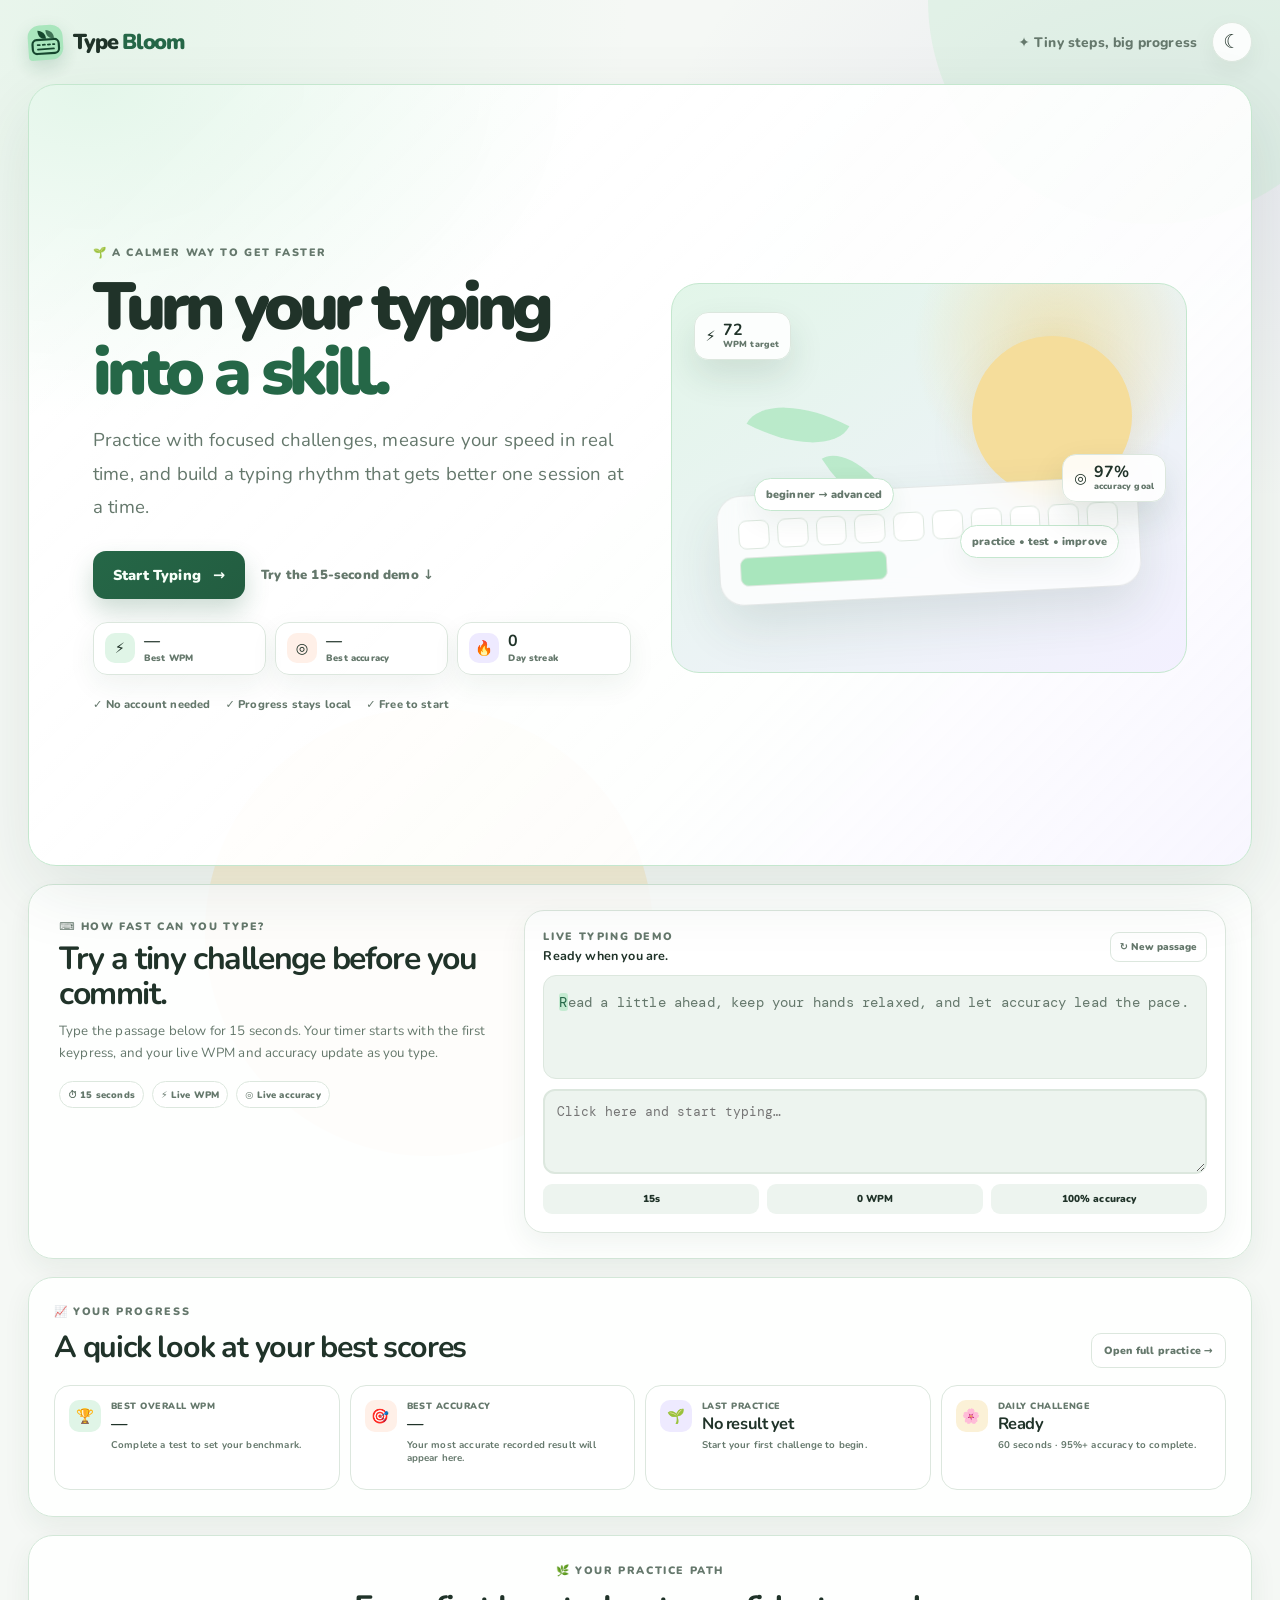
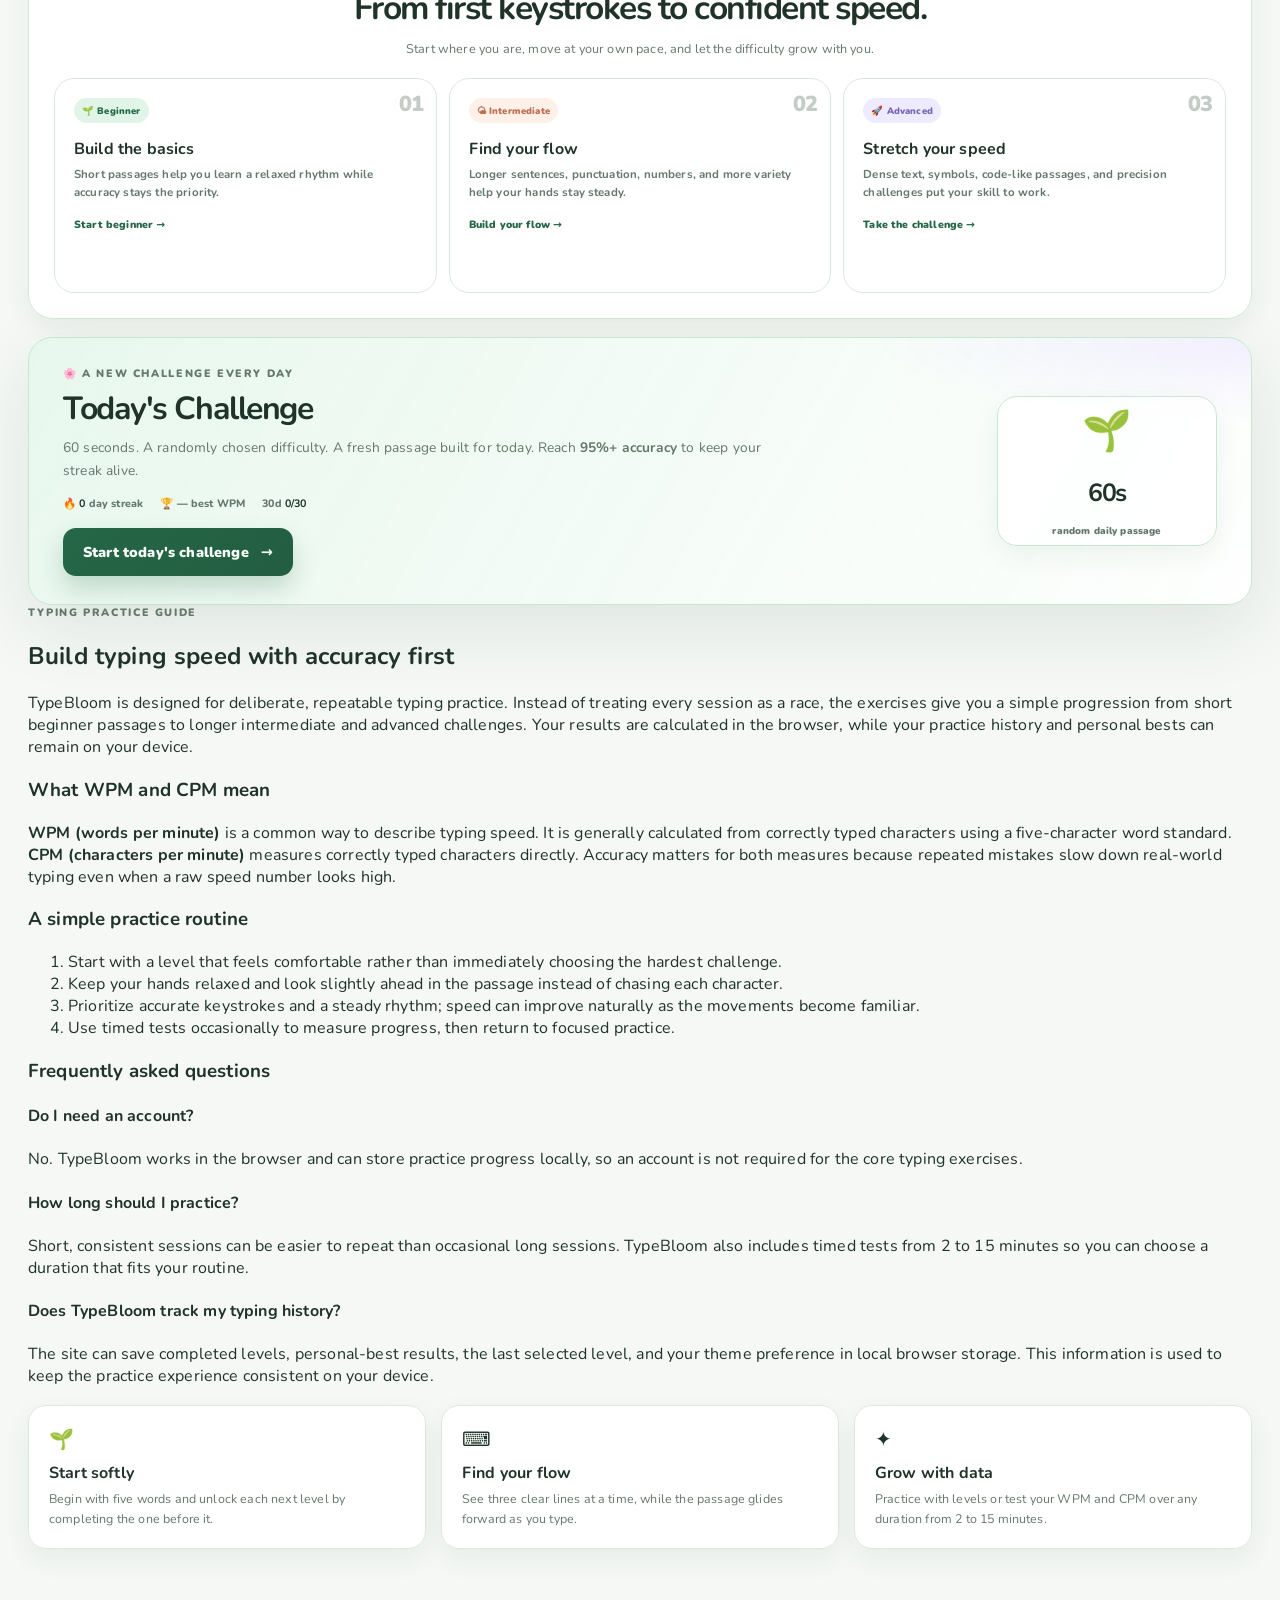
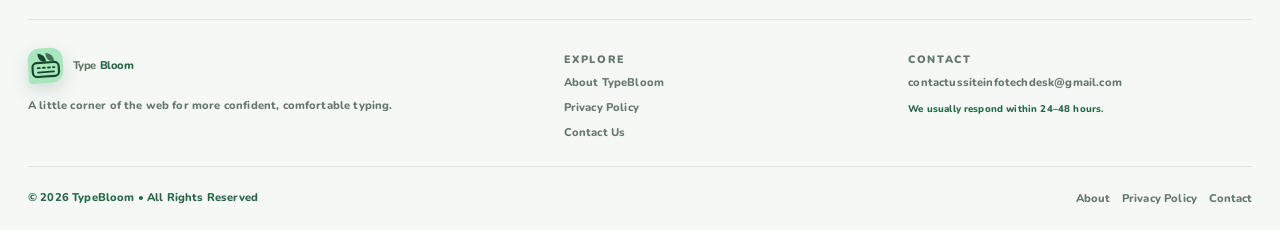
==== index.html @ 1c523f0b "Fix homepage theme toggle firing twice" ====
<!doctype html>
<html lang="en">
  <head>
    <meta charset="UTF-8" />
    <meta name="viewport" content="width=device-width, initial-scale=1.0" />
    <meta name="description" content="Practice typing for free with live WPM and accuracy, progressive levels, daily challenges, timed tests, and local progress tracking with TypeBloom." />
    <meta name="google-adsense-account" content="ca-pub-3756147512527882" />
    <title>Free Typing Test & Practice – Improve WPM | TypeBloom</title>
    <link rel="preconnect" href="https://fonts.googleapis.com" />
    <link rel="preconnect" href="https://fonts.gstatic.com" crossorigin />
    <link href="https://fonts.googleapis.com/css2?family=DM+Mono:wght@400;500&family=Nunito:wght@500;600;700;800;900&display=swap" rel="stylesheet" />
    <link rel="icon" type="image/svg+xml" href="logo.svg" />
    <link rel="apple-touch-icon" href="logo.svg" />
    <link rel="stylesheet" href="styles.css" />
    <link rel="canonical" href="https://typebloom-deg.pages.dev/" />
    <meta property="og:title" content="Free Typing Test & Practice – Improve WPM | TypeBloom" />
    <meta property="og:description" content="Practice typing for free with live WPM and accuracy, progressive levels, daily challenges, timed tests, and local progress tracking with TypeBloom." />
    <meta property="og:url" content="https://typebloom-deg.pages.dev/" />
    <meta property="og:type" content="website" />
    <meta property="og:site_name" content="TypeBloom" />
    <meta name="twitter:card" content="summary" />
    <meta name="twitter:title" content="Free Typing Test & Practice – Improve WPM | TypeBloom" />
    <meta name="twitter:description" content="Practice typing for free with live WPM and accuracy, progressive levels, daily challenges, timed tests, and local progress tracking with TypeBloom." />
    <script type="application/ld+json">
{
  "@context": "https://schema.org",
  "@graph": [
    {
      "@type": "Organization",
      "@id": "https://typebloom-deg.pages.dev/#organization",
      "name": "TypeBloom",
      "url": "https://typebloom-deg.pages.dev/",
      "logo": {
        "@type": "ImageObject",
        "url": "https://typebloom-deg.pages.dev/logo.svg"
      },
      "contactPoint": {
        "@type": "ContactPoint",
        "contactType": "customer support",
        "email": "contactussiteinfotechdesk@gmail.com"
      }
    },
    {
      "@type": "WebSite",
      "@id": "https://typebloom-deg.pages.dev/#website",
      "url": "https://typebloom-deg.pages.dev/",
      "name": "TypeBloom",
      "description": "A friendly typing practice website with progressive levels, timed tests, daily challenges, and progress tracking.",
      "inLanguage": "en",
      "publisher": {
        "@id": "https://typebloom-deg.pages.dev/#organization"
      }
    },
    {
      "@type": "WebApplication",
      "@id": "https://typebloom-deg.pages.dev/#webapplication",
      "name": "TypeBloom Typing Practice",
      "url": "https://typebloom-deg.pages.dev/typing.html",
      "description": "A browser-based typing practice tool with beginner, intermediate, and advanced levels, timed WPM and CPM tests, daily challenges, and local progress tracking.",
      "applicationCategory": "EducationalApplication",
      "operatingSystem": "Web",
      "browserRequirements": "Requires a modern web browser with JavaScript enabled.",
      "isAccessibleForFree": true,
      "offers": {
        "@type": "Offer",
        "price": "0",
        "priceCurrency": "USD"
      },
      "publisher": {
        "@id": "https://typebloom-deg.pages.dev/#organization"
      }
    }
  ]
}
    </script>

<script async src="https://pagead2.googlesyndication.com/pagead/js/adsbygoogle.js?client=ca-pub-3756147512527882"
     crossorigin="anonymous"></script>
  
  </head>
  <body id="top" class="landing-only">
    <div class="glow glow-a"></div>
    <div class="glow glow-b"></div>
    <header class="topbar">
      <a class="brand" href="/" id="brandHome" aria-label="TypeBloom home">
        <span class="brand-mark" aria-hidden="true"><svg viewBox="0 0 48 48" role="img"><path d="M14 7c7 1 11 5 11 12-7 0-11-4-11-12Z" fill="currentColor"/><path d="M25 7c7 1 11 5 11 12-7 0-11-4-11-12Z" fill="currentColor" opacity=".72"/><rect x="6" y="20" width="36" height="19" rx="6" fill="none" stroke="currentColor" stroke-width="3"/><path d="M13 27h3m4 0h3m4 0h3m4 0h2M13 33h22" stroke="currentColor" stroke-width="2.4" stroke-linecap="round"/></svg></span>
        Type<span>Bloom</span>
      </a>
      <div class="top-actions">
        <p>✦ Tiny steps, big progress</p>
        
        <button id="themeToggle" class="theme-toggle" type="button" aria-label="Switch to dark theme"><span id="themeIcon">☾</span></button>
      </div>
    </header>
    <section id="landingPage" class="landing-page" aria-labelledby="landingTitle">

      <div class="landing-hero">
        <div class="landing-copy">
          <p class="eyebrow">🌱 A calmer way to get faster</p>
          <h1 id="landingTitle">Turn your typing<br /><em>into a skill.</em></h1>
          <p class="landing-lede">Practice with focused challenges, measure your speed in real time, and build a typing rhythm that gets better one session at a time.</p>

          <div class="landing-actions">
            <a id="beginButton" class="begin-button" href="/typing">Start Typing <span aria-hidden="true">→</span></a>
            <a class="learn-link demo-jump-link" href="#speedDemo">Try the 15-second demo <span aria-hidden="true">↓</span></a>
          </div>

          <div class="hero-stats" aria-label="Your TypeBloom snapshot">
            <article class="hero-stat">
              <span>⚡</span>
              <div><strong id="homeWpm">—</strong><small>Best WPM</small></div>
            </article>
            <article class="hero-stat">
              <span>◎</span>
              <div><strong id="homeAccuracy">—</strong><small>Best accuracy</small></div>
            </article>
            <article class="hero-stat">
              <span>🔥</span>
              <div><strong id="homeStreak">0</strong><small>Day streak</small></div>
            </article>
          </div>

          <div class="trust-row"><span>✓ No account needed</span><span>✓ Progress stays local</span><span>✓ Free to start</span></div>
        </div>

        <div class="hero-garden">
          <div class="sun-disc"></div><div class="leaf leaf-one"></div><div class="leaf leaf-two"></div>
          <div class="hero-floating-card card-speed"><span>⚡</span><b id="heroLiveWpm">72</b><small>WPM target</small></div>
          <div class="hero-floating-card card-accuracy"><span>◎</span><b>97%</b><small>accuracy goal</small></div>
          <div class="hero-keyboard"><span></span><span></span><span></span><span></span><span></span><span></span><span></span><span></span><span></span><span></span><b></b></div>
          <div class="hero-note note-one">beginner → advanced</div><div class="hero-note note-two">practice • test • improve</div>
        </div>
      </div>

      <section id="speedDemo" class="speed-demo-section" aria-labelledby="speedDemoTitle">
        <div class="speed-demo-intro">
          <p class="eyebrow">⌨ How fast can you type?</p>
          <h2 id="speedDemoTitle">Try a tiny challenge before you commit.</h2>
          <p>Type the passage below for 15 seconds. Your timer starts with the first keypress, and your live WPM and accuracy update as you type.</p>
          <div class="mini-feature-row">
            <span>⏱ 15 seconds</span><span>⚡ Live WPM</span><span>◎ Live accuracy</span>
          </div>
        </div>

        <div class="speed-demo-card">
          <div class="speed-demo-head">
            <div><p class="eyebrow">Live typing demo</p><strong id="demoStatus">Ready when you are.</strong></div>
            <button id="demoReset" class="demo-reset" type="button">↻ New passage</button>
          </div>
          <div class="demo-prompt" id="demoPrompt">Loading a fresh passage…</div>
          <label class="sr-only" for="demoInput">Type the demo passage</label>
          <textarea id="demoInput" rows="3" spellcheck="false" autocomplete="off" autocapitalize="off" placeholder="Click here and start typing…"></textarea>
          <div class="demo-bottom">
            <span id="demoTimer">15s</span>
            <span id="demoWpm">0 WPM</span>
            <span id="demoAccuracy">100% accuracy</span>
          </div>
        </div>
      </section>

      <section class="progress-snapshot" aria-labelledby="progressSnapshotTitle">
        <div class="snapshot-heading">
          <div>
            <p class="eyebrow">📈 Your progress</p>
            <h2 id="progressSnapshotTitle">A quick look at your best scores</h2>
          </div>
          <a class="outline-button" href="/typing">Open full practice →</a>
        </div>
        <div class="snapshot-grid">
          <article class="snapshot-card">
            <span class="snapshot-icon">🏆</span>
            <div><small>Best overall WPM</small><strong id="snapshotWpm">—</strong><p id="snapshotWpmMeta">Complete a test to set your benchmark.</p></div>
          </article>
          <article class="snapshot-card">
            <span class="snapshot-icon">🎯</span>
            <div><small>Best accuracy</small><strong id="snapshotAccuracy">—</strong><p id="snapshotAccuracyMeta">Your most accurate recorded result.</p></div>
          </article>
          <article class="snapshot-card">
            <span class="snapshot-icon">🌱</span>
            <div><small>Last practice</small><strong id="snapshotLast">Beginner · Level 1</strong><p id="snapshotLastMeta">Your current starting point.</p></div>
          </article>
          <article class="snapshot-card">
            <span class="snapshot-icon">🌸</span>
            <div><small>Daily challenge</small><strong id="snapshotDaily">Ready</strong><p id="snapshotDailyMeta">Come back tomorrow for a fresh passage.</p></div>
          </article>
        </div>
      </section>

      <section class="progression-section" aria-labelledby="progressionTitle">
        <div class="progression-heading">
          <p class="eyebrow">🌿 Your practice path</p>
          <h2 id="progressionTitle">From first keystrokes to confident speed.</h2>
          <p>Start where you are, move at your own pace, and let the difficulty grow with you.</p>
        </div>
        <div class="progression-grid">
          <article class="progression-card beginner-card">
            <div class="progression-number">01</div><span>🌱 Beginner</span>
            <h3>Build the basics</h3>
            <p>Short passages help you learn a relaxed rhythm while accuracy stays the priority.</p>
            <a href="/typing" class="progression-link">Start beginner →</a>
          </article>
          <article class="progression-card intermediate-card">
            <div class="progression-number">02</div><span>🌤 Intermediate</span>
            <h3>Find your flow</h3>
            <p>Longer sentences, punctuation, numbers, and more variety help your hands stay steady.</p>
            <a href="/typing" class="progression-link">Build your flow →</a>
          </article>
          <article class="progression-card advanced-card">
            <div class="progression-number">03</div><span>🚀 Advanced</span>
            <h3>Stretch your speed</h3>
            <p>Dense text, symbols, code-like passages, and precision challenges put your skill to work.</p>
            <a href="/typing" class="progression-link">Take the challenge →</a>
          </article>
        </div>
      </section>

      <section class="daily-home-card" aria-labelledby="dailyHomeHeading">
        <div class="daily-home-copy">
          <p class="eyebrow">🌸 A new challenge every day</p>
          <h2 id="dailyHomeHeading">Today's Challenge</h2>
          <p>60 seconds. A randomly chosen difficulty. A fresh passage built for today. Reach <strong>95%+ accuracy</strong> to keep your streak alive.</p>
          <div class="daily-home-meta"><span>🔥 <b id="homeDailyStreak">0</b> day streak</span><span>🏆 <b id="homeDailyBest">—</b> best WPM</span><span>30d <b id="homeDaily30">0/30</b></span></div>
          <a class="begin-button daily-home-button" href="typing.html?daily=1">Start today's challenge <span aria-hidden="true">→</span></a>
        </div>
        <div class="daily-home-art" aria-hidden="true"><span>🌱</span><b>60s</b><small>random daily passage</small></div>
      </section>

      <section class="publisher-content" aria-labelledby="typingGuideTitle">
        <div class="publisher-copy">
          <p class="eyebrow">Typing practice guide</p>
          <h2 id="typingGuideTitle">Build typing speed with accuracy first</h2>
          <p>TypeBloom is designed for deliberate, repeatable typing practice. Instead of treating every session as a race, the exercises give you a simple progression from short beginner passages to longer intermediate and advanced challenges. Your results are calculated in the browser, while your practice history and personal bests can remain on your device.</p>
          <h3>What WPM and CPM mean</h3>
          <p><strong>WPM (words per minute)</strong> is a common way to describe typing speed. It is generally calculated from correctly typed characters using a five-character word standard. <strong>CPM (characters per minute)</strong> measures correctly typed characters directly. Accuracy matters for both measures because repeated mistakes slow down real-world typing even when a raw speed number looks high.</p>
          <h3>A simple practice routine</h3>
          <ol>
            <li>Start with a level that feels comfortable rather than immediately choosing the hardest challenge.</li>
            <li>Keep your hands relaxed and look slightly ahead in the passage instead of chasing each character.</li>
            <li>Prioritize accurate keystrokes and a steady rhythm; speed can improve naturally as the movements become familiar.</li>
            <li>Use timed tests occasionally to measure progress, then return to focused practice.</li>
          </ol>
          <h3>Frequently asked questions</h3>
          <h4>Do I need an account?</h4>
          <p>No. TypeBloom works in the browser and can store practice progress locally, so an account is not required for the core typing exercises.</p>
          <h4>How long should I practice?</h4>
          <p>Short, consistent sessions can be easier to repeat than occasional long sessions. TypeBloom also includes timed tests from 2 to 15 minutes so you can choose a duration that fits your routine.</p>
          <h4>Does TypeBloom track my typing history?</h4>
          <p>The site can save completed levels, personal-best results, the last selected level, and your theme preference in local browser storage. This information is used to keep the practice experience consistent on your device.</p>
        </div>
      </section>

      <section id="howItWorks" class="landing-features" aria-label="How TypeBloom works">
        <article><i>🌱</i><h2>Start softly</h2><p>Begin with five words and unlock each next level by completing the one before it.</p></article>
        <article><i>⌨</i><h2>Find your flow</h2><p>See three clear lines at a time, while the passage glides forward as you type.</p></article>
        <article><i>✦</i><h2>Grow with data</h2><p>Practice with levels or test your WPM and CPM over any duration from 2 to 15 minutes.</p></article>
      </section>
    </section>
    <footer class="site-footer">
      <div class="footer-grid">
        <div>
          <a class="brand footer-brand" href="#top" id="footerHome" aria-label="TypeBloom home"><span class="brand-mark" aria-hidden="true"><svg viewBox="0 0 48 48"><path d="M14 7c7 1 11 5 11 12-7 0-11-4-11-12Z" fill="currentColor"/><path d="M25 7c7 1 11 5 11 12-7 0-11-4-11-12Z" fill="currentColor" opacity=".72"/><rect x="6" y="20" width="36" height="19" rx="6" fill="none" stroke="currentColor" stroke-width="3"/><path d="M13 27h3m4 0h3m4 0h3m4 0h2M13 33h22" stroke="currentColor" stroke-width="2.4" stroke-linecap="round"/></svg></span>Type<span>Bloom</span></a>
          <p>A little corner of the web for more confident, comfortable typing.</p>
        </div>
        <div>
          <p class="eyebrow">Explore</p>
          <a href="/about">About TypeBloom</a>
          <a href="/privacy-policy">Privacy Policy</a>
          <a href="/contact">Contact Us</a>
        </div>
        <div>
          <p class="eyebrow">Contact</p>
          <a href="mailto:contactussiteinfotechdesk@gmail.com">contactussiteinfotechdesk@gmail.com</a>
          <span class="footer-note">We usually respond within 24–48 hours.</span>
        </div>
      </div>
      <div class="footer-bottom">
        <span>© <span id="copyrightYear">2026</span> TypeBloom • All Rights Reserved</span>
        <span class="footer-links"><button data-panel="about" type="button">About</button><a href="/privacy-policy">Privacy Policy</a><button data-panel="contact" type="button">Contact</button></span>
      </div>
    </footer>
    <script>
(function(){
  const root=document.documentElement;
  const toggle=document.getElementById("themeToggle");
  const icon=document.getElementById("themeIcon");
  const saved=localStorage.getItem("typebloom-theme")||"light";
  function applyTheme(theme){
    root.dataset.theme=theme;
    icon.textContent=theme==="dark"?"☀":"☾";
    toggle.setAttribute("aria-label",theme==="dark"?"Switch to light theme":"Switch to dark theme");
  }
  applyTheme(saved);
  toggle.addEventListener("click",function(){
    const next=root.dataset.theme==="dark"?"light":"dark";
    applyTheme(next);
    localStorage.setItem("typebloom-theme",next);
  });
})();
</script>
    <script>
(function(){
  const key="typebloom-progress-v2";
  function load(){try{return JSON.parse(localStorage.getItem(key))||{};}catch(e){return{};}}
  function dateKey(d){return d.getFullYear()+"-"+String(d.getMonth()+1).padStart(2,"0")+"-"+String(d.getDate()).padStart(2,"0");}
  const saved=load(), history=saved.dailyHistory||{}, today=dateKey(new Date());
  let anchor=new Date(), streak=0;
  if(!history[today]?.completed){anchor.setDate(anchor.getDate()-1);if(!history[dateKey(anchor)]?.completed)anchor=null;}
  if(anchor){while(history[dateKey(anchor)]?.completed){streak++;anchor.setDate(anchor.getDate()-1);}}
  let best=0; Object.values(history).forEach(v=>{best=Math.max(best,Number(v?.bestWpm)||0);});
  let wins30=0; const c=new Date();
  for(let i=0;i<30;i++){const d=new Date(c);d.setDate(c.getDate()-i);if(history[dateKey(d)]?.completed)wins30++;}
  const s=document.getElementById("homeDailyStreak"),b=document.getElementById("homeDailyBest"),w=document.getElementById("homeDaily30");
  if(s)s.textContent=streak; if(b)b.textContent=best||"—"; if(w)w.textContent=wins30+"/30";
})();
</script>


    <script>
(function(){
  const key="typebloom-progress-v2";
  const demoPrompts=[
    "A calm rhythm makes typing feel lighter, clearer, and much more natural.",
    "Read a little ahead, keep your hands relaxed, and let accuracy lead the pace.",
    "Small practice sessions add up when you return with focus, patience, and curiosity.",
    "Good typing is not only speed; it is confidence, control, and clean communication."
  ];

  function load(){
    try{return JSON.parse(localStorage.getItem(key))||{};}catch(e){return{};}
  }
  function dateKey(d){
    return d.getFullYear()+"-"+String(d.getMonth()+1).padStart(2,"0")+"-"+String(d.getDate()).padStart(2,"0");
  }
  function dailyStreak(history){
    let anchor=new Date(), streak=0;
    if(!history[dateKey(anchor)]?.completed){
      anchor.setDate(anchor.getDate()-1);
      if(!history[dateKey(anchor)]?.completed) return 0;
    }
    while(history[dateKey(anchor)]?.completed){
      streak++;
      anchor.setDate(anchor.getDate()-1);
    }
    return streak;
  }
  function snapshot(){
    const saved=load(), best=saved.best||{}, history=saved.dailyHistory||{};
    let bestWpm=0,bestAccuracy=0;
    Object.entries(best).forEach(([name,value])=>{
      const numeric=Number(value?.value)||0, accuracy=Number(value?.accuracy)||0;
      if(!name.startsWith("cpm-")) bestWpm=Math.max(bestWpm,numeric);
      bestAccuracy=Math.max(bestAccuracy,accuracy);
    });

    const streak=dailyStreak(history);
    const today=dateKey(new Date());
    const todayDone=Boolean(history[today]?.completed);
    const lastMode=saved.lastMode||"beginner";
    const lastLevel=Number(saved.lastLevel)||1;

    const set=(id,value)=>{const el=document.getElementById(id);if(el)el.textContent=value;};
    set("homeWpm",bestWpm?bestWpm+" WPM":"—");
    set("homeAccuracy",bestAccuracy?bestAccuracy+"%":"—");
    set("homeStreak",streak);
    set("snapshotWpm",bestWpm?bestWpm+" WPM":"—");
    set("snapshotAccuracy",bestAccuracy?bestAccuracy+"%":"—");
    const recent=saved.recent||null;
    if(recent){
      const recentLabel=recent.kind==="practice" ? (String(recent.mode||"").charAt(0).toUpperCase()+String(recent.mode||"").slice(1)+" · Level "+(recent.level||1)) : recent.kind==="daily" ? "Daily Challenge" : (recent.kind==="speed" ? "Speed Test · "+recent.duration+" min" : "CPM Test · "+recent.duration+" min");
      set("snapshotLast",recent.value+" "+(recent.unit||"WPM"));
      set("snapshotLastMeta",recentLabel+" · "+recent.accuracy+"% accuracy.");
    } else {
      set("snapshotLast","No result yet");
      set("snapshotLastMeta",saved.lastMode ? ("Last selected: "+lastMode.charAt(0).toUpperCase()+lastMode.slice(1)+" · Level "+lastLevel+".") : "Complete a challenge to see it here.");
    }
    set("snapshotWpmMeta",bestWpm?"Your highest saved WPM across practice and speed tests.":"Complete a test to set your benchmark.");
    set("snapshotAccuracyMeta",bestAccuracy?"Best accuracy saved on this browser.":"Your most accurate recorded result will appear here.");
    set("snapshotLastMeta",saved.lastMode?"Your last selected practice level.":"Start your first challenge to begin.");
    set("snapshotDaily",todayDone?"Completed ✓":"Ready");
    set("snapshotDailyMeta",todayDone?"Nice work — your streak is alive.":"60 seconds · 95%+ accuracy to complete.");
    set("homeDailyStreak",streak);
    set("homeDailyBest",Number(history[today]?.bestWpm||0) ? Number(history[today].bestWpm)+" WPM" : "—");
    let wins30=0; const dayCursor=new Date();
    for(let i=0;i<30;i++){const d=new Date(dayCursor);d.setDate(dayCursor.getDate()-i);if(history[dateKey(d)]?.completed)wins30++;}
    set("homeDaily30",wins30+"/30");
  }

  const promptEl=document.getElementById("demoPrompt"), input=document.getElementById("demoInput");
  const timerEl=document.getElementById("demoTimer"), wpmEl=document.getElementById("demoWpm"), accEl=document.getElementById("demoAccuracy");
  const statusEl=document.getElementById("demoStatus"), resetEl=document.getElementById("demoReset");
  let demoText="",startedAt=0,interval=null,finished=false;

  function correctCount(text,target){
    let correct=0;
    Array.from(text).forEach((ch,i)=>{if(ch===target[i])correct++;});
    return correct;
  }
  function choosePrompt(){
    demoText=demoPrompts[Math.floor(Math.random()*demoPrompts.length)];
    Array.from(demoText);
    promptEl.innerHTML="";
    Array.from(demoText).forEach(ch=>{
      const s=document.createElement("span");
      s.textContent=ch;
      promptEl.appendChild(s);
    });
  }
  function updateDemo(){
    const now=startedAt?Math.min(15,(Date.now()-startedAt)/1000):0;
    const typed=input.value, correct=correctCount(typed,demoText);
    const accuracy=typed.length?Math.round(correct/typed.length*100):100;
    const wpm=now?Math.max(0,Math.round((correct/5)/(now/60))):0;
    timerEl.textContent=Math.max(0,Math.ceil(15-now))+"s";
    wpmEl.textContent=wpm+" WPM";
    accEl.textContent=accuracy+"% accuracy";
    Array.from(promptEl.children).forEach((s,i)=>{
      s.className=i<typed.length?(typed[i]===demoText[i]?"correct":"incorrect"):(i===typed.length?"current":"");
    });
    if(startedAt && now>=15) finishDemo();
  }
  function finishDemo(){
    if(finished)return;
    finished=true;
    clearInterval(interval);interval=null;input.disabled=true;
    updateDemo();
    statusEl.textContent="Nice run! Ready to beat it?";
  }
  function startDemo(){
    if(startedAt||finished)return;
    startedAt=Date.now();
    statusEl.textContent="You're in — keep the rhythm.";
    interval=setInterval(updateDemo,100);
  }
  function resetDemo(){
    clearInterval(interval);interval=null;
    startedAt=0;finished=false;input.disabled=false;input.value="";
    statusEl.textContent="Ready when you are.";
    choosePrompt();updateDemo();input.focus();
  }
  input.addEventListener("input",function(){
    if(input.value.length&&!startedAt)startDemo();
    updateDemo();
  });
  input.addEventListener("keydown",function(e){
    if(e.key==="Tab")e.preventDefault();
  });
  resetEl.addEventListener("click",resetDemo);
  choosePrompt();updateDemo();

  snapshot();
  window.addEventListener("storage",snapshot);
})();
</script>
  </body>
</html>
---- styles.css ----
:root {
  color-scheme: light;
  --bg: #f8f7f2;
  --surface: rgba(255,255,255,.82);
  --surface-solid: #fff;
  --soft: #f1f6f0;
  --ink: #28362e;
  --muted: #728178;
  --line: #e1e9e1;
  --mint: #96d5b0;
  --mint-deep: #347657;
  --mint-pale: #e5f6ea;
  --peach: #f3ac91;
  --peach-pale: #fff0e9;
  --lavender: #b7a7e9;
  --lavender-pale: #f0edff;
  --yellow: #f3ce6d;
  --correct: #3e9a68;
  --incorrect: #df6d70;
  --shadow: 0 18px 55px rgba(45,74,54,.11);
  --soft-shadow: 0 7px 22px rgba(45,74,54,.08);
}

:root[data-theme="dark"] {
  color-scheme: dark;
  --bg: #17221c;
  --surface: rgba(31,47,39,.93);
  --surface-solid: #24352c;
  --soft: #2c3e33;
  --ink: #f1f7f1;
  --muted: #aab8ae;
  --line: #3c5044;
  --mint: #79bd96;
  --mint-deep: #a3e7be;
  --mint-pale: #29503a;
  --peach: #f0aa90;
  --peach-pale: #563a30;
  --lavender: #bdafef;
  --lavender-pale: #423a5f;
  --yellow: #f2d179;
  --correct: #8ce1a8;
  --incorrect: #ff9698;
  --shadow: 0 18px 55px rgba(0,0,0,.28);
  --soft-shadow: 0 7px 22px rgba(0,0,0,.22);
}

* { box-sizing: border-box; }
html { min-width: 320px; }
body {
  min-height: 100vh; margin: 0; overflow-x: hidden; color: var(--ink);
  background: radial-gradient(circle at 1px 1px,rgba(95,131,106,.12) 1px,transparent 1.2px) 0 0/22px 22px,var(--bg);
  font-family: Nunito,system-ui,sans-serif; letter-spacing: .01em;
}
button,textarea { font: inherit; } button { cursor:pointer; }
.glow { position:fixed; z-index:-1; width:28rem; height:28rem; border-radius:50%; opacity:.39; pointer-events:none; }
.glow-a { top:-14rem; right:-6rem; background:#caecd4; } .glow-b { bottom:-16rem; left:16%; background:#f7dea9; }
:root[data-theme="dark"] .glow { opacity:.12; }

.topbar { display:flex; align-items:center; justify-content:space-between; width:min(1440px,calc(100% - 56px)); padding:25px 0 20px; margin:auto; }
.brand { display:flex; align-items:center; gap:4px; color:var(--ink); font-size:1.35rem; font-weight:900; letter-spacing:-.05em; text-decoration:none; }
.brand .brand-mark { display:grid; place-items:center; width:35px; height:35px; margin-right:6px; border-radius:12px 12px 12px 4px; background:var(--mint); color:#16472e; font-size:1.14rem; transform:rotate(-4deg); }
.brand > span:last-child { color:var(--mint-deep); }
.top-actions { display:flex; align-items:center; gap:15px; }
.top-actions p { margin:0; color:var(--muted); font-size:.86rem; font-weight:800; }
.theme-toggle { display:grid; place-items:center; width:40px; height:40px; border:1px solid var(--line); border-radius:50%; background:var(--surface); color:var(--ink); box-shadow:var(--soft-shadow); font-size:1.2rem; transition:transform .16s; }
.theme-toggle:hover { transform:translateY(-2px) rotate(8deg); }

.app-shell { display:grid; grid-template-columns:318px minmax(0,1fr); width:min(1440px,calc(100% - 56px)); min-height:calc(100vh - 99px); margin:0 auto 28px; overflow:hidden; border:1px solid var(--line); border-radius:25px; background:var(--surface); box-shadow:var(--shadow); backdrop-filter:blur(14px); }
.sidebar { display:flex; flex-direction:column; padding:30px 25px 22px; border-right:1px solid var(--line); background:color-mix(in srgb,var(--soft) 70%,transparent); }
.eyebrow { margin:0; color:var(--muted); font-size:.67rem; font-weight:900; letter-spacing:.12em; text-transform:uppercase; }
.sidebar-heading h1 { margin:7px 0 24px; font-size:1.5rem; line-height:1.16; letter-spacing:-.045em; }
.mode-tabs { display:grid; gap:7px; }
.mode-tab,.test-type { display:flex; align-items:center; gap:11px; width:100%; border:1px solid transparent; border-radius:13px; background:transparent; color:var(--muted); text-align:left; transition:.16s ease; }
.mode-tab { padding:10px 11px; }
.mode-tab:hover,.test-type:hover { background:var(--surface-solid); color:var(--ink); }
.mode-tab.active,.test-type.active { border-color:color-mix(in srgb,var(--mint) 50%,var(--line)); background:var(--surface-solid); color:var(--ink); box-shadow:var(--soft-shadow); }
.mode-tab i,.test-type i { display:grid; place-items:center; width:35px; height:35px; flex:0 0 auto; border-radius:11px; background:var(--mint-pale); font-style:normal; font-size:1.04rem; }
.mode-tab:nth-child(2) i { background:var(--peach-pale); }.mode-tab:nth-child(3) i { background:var(--lavender-pale); }
.mode-tab b,.mode-tab small,.test-type b,.test-type small { display:block; }.mode-tab b,.test-type b { font-size:.84rem; font-weight:900; }.mode-tab small,.test-type small { margin-top:1px; font-size:.67rem; font-weight:700; opacity:.8; }
.section-title { display:flex; align-items:center; justify-content:space-between; margin:28px 1px 11px; }.section-title.compact { margin-top:23px; }
.section-title span { padding:3px 7px; border-radius:20px; background:var(--mint-pale); color:var(--mint-deep); font-size:.66rem; font-weight:900; }
.level-grid { display:grid; grid-template-columns:repeat(5,1fr); gap:7px; }
.level-button,.duration-button { position:relative; display:grid; place-items:center; padding:0; border:1px solid var(--line); border-radius:10px; background:var(--surface-solid); color:var(--muted); font-size:.75rem; font-weight:900; transition:.15s; }
.level-button { aspect-ratio:1; }.level-button:hover,.duration-button:hover { border-color:var(--mint); color:var(--mint-deep); transform:translateY(-2px); }
.level-button.active,.duration-button.active { border-color:var(--mint-deep); background:var(--mint); color:#16482d; box-shadow:0 5px 11px rgba(50,118,82,.22); }.level-button:disabled { cursor:not-allowed; opacity:.36; filter:grayscale(.45); }.level-button:disabled:hover { border-color:var(--line); color:var(--muted); transform:none; }
.level-button.completed:after { content:"•"; position:absolute; top:0; right:4px; color:var(--mint-deep); font-size:1rem; line-height:1; }.level-button.active.completed:after { color:#16482d; }
.test-studio { margin-top:0; }.test-type-buttons { display:grid; grid-template-columns:1fr 1fr; gap:7px; }.test-type { min-height:53px; padding:8px 7px; gap:7px; }.test-type i { width:29px; height:29px; border-radius:9px; }.test-type:nth-child(2) i { background:var(--lavender-pale); }.test-type b { font-size:.7rem; }.test-type small { font-size:.59rem; }
.duration-grid { display:grid; grid-template-columns:repeat(7,1fr); gap:5px; margin-top:8px; }.duration-button { height:27px; border-radius:7px; font-size:.62rem; }
.sidebar-footer { display:flex; align-items:center; gap:10px; margin-top:auto; padding:14px 12px; border:1px dashed color-mix(in srgb,var(--mint) 64%,var(--line)); border-radius:16px; background:color-mix(in srgb,var(--mint-pale) 50%,transparent); }.sidebar-footer > span { font-size:1.42rem; }.sidebar-footer p { margin:0; color:var(--muted); font-size:.7rem; line-height:1.45; font-weight:700; }.sidebar-footer strong { color:var(--mint-deep); font-size:.9rem; }

.workspace { display:flex; flex-direction:column; min-width:0; padding:42px clamp(24px,5vw,76px) 22px; }.workspace-heading { display:flex; align-items:flex-start; justify-content:space-between; gap:18px; margin-bottom:27px; }.workspace-heading h2 { margin:7px 0 0; font-size:clamp(1.65rem,3.2vw,2.35rem); line-height:1.05; letter-spacing:-.055em; }
.bloom-pill { display:flex; align-items:center; gap:5px; margin-top:2px; padding:8px 12px; border:1px solid color-mix(in srgb,var(--yellow) 50%,var(--line)); border-radius:99px; background:color-mix(in srgb,var(--yellow) 21%,var(--surface-solid)); color:var(--muted); font-size:.71rem; font-weight:800; white-space:nowrap; }.bloom-pill b { color:var(--ink); font-size:.86rem; }
.typing-card { padding:clamp(22px,4vw,39px); border:1px solid var(--line); border-radius:23px; background:var(--surface-solid); box-shadow:var(--soft-shadow); }.card-top,.card-bottom { display:flex; align-items:center; justify-content:space-between; gap:12px; }.chip { padding:5px 9px; border-radius:99px; background:var(--mint-pale); color:var(--mint-deep); font-size:.69rem; font-weight:900; }.tip { color:var(--muted); font-size:.71rem; font-weight:700; text-align:right; }
.prompt-box { --prompt-line:clamp(1.95rem,4.05vw,2.8rem); display:block; height:calc(var(--prompt-line) * 3); overflow:hidden; }.typing-prompt { margin:0; color:var(--muted); font-family:"DM Mono",ui-monospace,monospace; font-size:clamp(1.05rem,2.15vw,1.48rem); font-weight:500; line-height:var(--prompt-line); letter-spacing:.012em; word-spacing:.09em; transition:transform .38s cubic-bezier(.22,.72,.25,1); will-change:transform; }.typing-prompt span { border-radius:3px; }.typing-prompt .correct { color:var(--correct); }.typing-prompt .incorrect { color:var(--incorrect); background:color-mix(in srgb,var(--incorrect) 13%,transparent); text-decoration:underline; text-decoration-thickness:1px; }.typing-prompt .current { color:var(--mint-deep); background:color-mix(in srgb,var(--mint) 58%,transparent); }
#typingInput { display:block; width:100%; min-height:100px; resize:vertical; padding:15px 17px; border:2px solid var(--line); border-radius:15px; outline:0; background:var(--soft); color:var(--ink); font-family:"DM Mono",ui-monospace,monospace; font-size:.93rem; line-height:1.6; transition:.16s; }#typingInput:focus { border-color:var(--mint); background:var(--surface-solid); box-shadow:0 0 0 4px color-mix(in srgb,var(--mint) 22%,transparent); }#typingInput:disabled { opacity:.82; cursor:default; }.input-help { margin:8px 2px 0; color:var(--muted); font-size:.68rem; font-weight:700; }
.card-bottom { margin-top:22px; }.progress-area { display:flex; align-items:center; gap:10px; flex:1; }.progress-track { height:8px; flex:1; overflow:hidden; border-radius:99px; background:var(--soft); }.progress-track div { width:0; height:100%; border-radius:inherit; background:linear-gradient(90deg,var(--mint),#b4e6c6); transition:width .14s; }.progress-area span { min-width:77px; color:var(--muted); font-size:.68rem; font-weight:800; text-align:right; }.reset-button { padding:6px 0; border:0; background:transparent; color:var(--muted); font-size:.71rem; font-weight:900; }.reset-button:hover { color:var(--mint-deep); }
.stats-row { display:grid; grid-template-columns:repeat(4,1fr); gap:12px; margin-top:18px; }.stat { display:flex; align-items:center; gap:10px; min-width:0; padding:14px 13px; border:1px solid var(--line); border-radius:16px; background:var(--surface); }.stat i { display:grid; place-items:center; width:30px; height:30px; flex:0 0 auto; border-radius:10px; font-style:normal; font-size:.86rem; font-weight:900; }.mint { background:var(--mint-pale); color:var(--mint-deep); }.peach { background:var(--peach-pale); color:var(--peach); }.lavender { background:var(--lavender-pale); color:var(--lavender); }.yellow { background:color-mix(in srgb,var(--yellow) 31%,transparent); color:#bd8b1d; }.stat p { margin:0 0 1px; color:var(--muted); font-size:.6rem; font-weight:900; letter-spacing:.05em; text-transform:uppercase; }.stat strong { display:block; color:var(--ink); font-size:clamp(.92rem,1.5vw,1.14rem); line-height:1.1; white-space:nowrap; letter-spacing:-.025em; }.stat small { color:var(--muted); font-size:.6rem; letter-spacing:0; }
.celebration { display:flex; align-items:center; gap:15px; margin-top:20px; padding:17px 19px; border:1px solid color-mix(in srgb,var(--mint) 52%,var(--line)); border-radius:18px; background:linear-gradient(100deg,var(--mint-pale),color-mix(in srgb,var(--surface-solid) 70%,var(--lavender-pale))); animation:arrive .31s ease-out; }.celebration[hidden] { display:none; }@keyframes arrive { from { opacity:0; transform:translateY(8px); }to { opacity:1; transform:translateY(0); }}.celebration > i { display:grid; place-items:center; width:42px; height:42px; flex:0 0 auto; border-radius:14px; background:var(--surface-solid); color:#cf9830; font-size:1.4rem; font-style:normal; box-shadow:var(--soft-shadow); }.celebration .eyebrow { color:var(--mint-deep); }.celebration h3 { margin:2px 0; font-size:1rem; letter-spacing:-.025em; }.celebration p:not(.eyebrow) { margin:0; color:var(--muted); font-size:.72rem; font-weight:700; }.next-button { margin-left:auto; padding:10px 13px; border:0; border-radius:11px; background:var(--mint-deep); color:#f7fff8; font-size:.74rem; font-weight:900; white-space:nowrap; box-shadow:0 6px 12px color-mix(in srgb,var(--mint-deep) 25%,transparent); }.next-button:hover { filter:brightness(1.07); transform:translateY(-1px); }.next-button:disabled { opacity:.65; cursor:default; transform:none; }
footer { margin-top:auto; padding-top:25px; color:var(--muted); font-size:.68rem; font-weight:800; text-align:center; }footer span { color:var(--mint-deep); }.sr-only { position:absolute; width:1px; height:1px; padding:0; margin:-1px; overflow:hidden; clip:rect(0,0,0,0); white-space:nowrap; border:0; }

@media (max-width:1050px) { .app-shell { grid-template-columns:280px minmax(0,1fr); }.sidebar { padding-left:18px; padding-right:18px; }.workspace { padding-left:clamp(22px,4vw,44px); padding-right:clamp(22px,4vw,44px); }.test-type span { display:none; }.test-type { justify-content:center; }.stats-row { grid-template-columns:repeat(2,1fr); }.best-stat { display:none; } }
@media (max-width:720px) { .topbar,.app-shell { width:min(100% - 28px,580px); }.topbar { padding-top:18px; }.top-actions p { display:none; }.app-shell { display:flex; flex-direction:column; margin-bottom:14px; border-radius:20px; }.sidebar { padding:21px 18px 18px; border-right:0; border-bottom:1px solid var(--line); }.sidebar-heading { display:flex; align-items:center; justify-content:space-between; }.sidebar-heading h1 { margin:0; font-size:1.15rem; text-align:right; }.mode-tabs { grid-template-columns:repeat(3,1fr); margin-top:16px; }.mode-tab { justify-content:center; padding:9px 3px; }.mode-tab span { display:none; }.mode-tab i { width:33px; height:33px; }.section-title { margin-top:21px; }.level-grid { grid-template-columns:repeat(10,1fr); }.test-type-buttons { max-width:210px; }.test-type span { display:block; }.test-type { padding:8px; }.test-type i { display:none; }.duration-grid { grid-template-columns:repeat(7,29px); justify-content:start; }.sidebar-footer { display:none; }.workspace { padding:28px 18px 22px; }.workspace-heading { margin-bottom:21px; }.workspace-heading h2 { font-size:1.62rem; }.bloom-pill { padding:6px 8px; }.bloom-pill span:last-child { display:none; }.typing-card { padding:19px; border-radius:18px; }.card-top { align-items:flex-start; }.tip { max-width:49%; line-height:1.35; }.prompt-box { --prompt-line:clamp(1.85rem,8vw,2.3rem); }.typing-prompt { line-height:var(--prompt-line); }.card-bottom { align-items:flex-end; }.progress-area { display:grid; grid-template-columns:1fr auto; gap:5px 9px; }.progress-track { grid-column:1/-1; width:100%; }.progress-area span { grid-column:2; min-width:0; }.stats-row { gap:9px; }.stat { padding:12px 10px; gap:8px; }.celebration { align-items:flex-start; flex-wrap:wrap; }.next-button { width:100%; margin-left:0; } }

/* TypeBloom landing / legal navigation additions */
#landingPage[hidden],#appPage[hidden]{display:none}.landing-page{width:min(1440px,calc(100% - 56px));margin:0 auto 25px}.landing-hero{display:grid;grid-template-columns:minmax(0,1.02fr) minmax(360px,.98fr);gap:40px;align-items:center;min-height:calc(100vh - 128px);padding:54px clamp(20px,5vw,76px) 48px;border:1px solid var(--line);border-radius:28px;background:var(--surface);box-shadow:var(--shadow);overflow:hidden}.landing-copy{max-width:700px}.landing-lede{max-width:620px;margin:18px 0 26px;color:var(--muted);font-size:clamp(1rem,1.5vw,1.16rem);line-height:1.75}.landing-actions{display:flex;align-items:center;gap:14px;flex-wrap:wrap}.begin-button{display:inline-flex;align-items:center;gap:12px;padding:14px 20px;border:0;border-radius:14px;background:var(--mint-deep);color:#f7fff8;font-size:.9rem;font-weight:900;box-shadow:0 10px 20px color-mix(in srgb,var(--mint-deep) 22%,transparent);transition:.16s ease}.begin-button:hover{transform:translateY(-2px);filter:brightness(1.06)}.learn-link{color:var(--muted);font-size:.82rem;font-weight:900;text-decoration:none}.learn-link:hover{color:var(--mint-deep)}.trust-row{display:flex;gap:15px;flex-wrap:wrap;margin-top:22px;color:var(--muted);font-size:.7rem;font-weight:800}.hero-garden{position:relative;min-height:390px;border-radius:28px;background:linear-gradient(160deg,var(--mint-pale),color-mix(in srgb,var(--lavender-pale) 68%,var(--surface-solid)));overflow:hidden}.sun-disc{position:absolute;width:160px;height:160px;top:52px;right:54px;border-radius:50%;background:color-mix(in srgb,var(--yellow) 70%,var(--surface-solid));box-shadow:0 18px 45px rgba(154,120,41,.12)}.leaf{position:absolute;border-radius:100% 0 100% 0;background:var(--mint);transform:rotate(28deg);opacity:.72}.leaf-one{width:92px;height:46px;top:118px;left:80px}.leaf-two{width:76px;height:38px;top:178px;left:148px;transform:rotate(58deg)}.hero-keyboard{position:absolute;left:9%;right:9%;bottom:76px;display:grid;grid-template-columns:repeat(10,1fr);gap:8px;padding:24px 20px 18px;border:1px solid color-mix(in srgb,var(--ink) 10%,transparent);border-radius:24px;background:color-mix(in srgb,var(--surface-solid) 76%,transparent);box-shadow:0 22px 50px rgba(45,74,54,.12);transform:rotate(-3deg)}.hero-keyboard span,.hero-keyboard b{height:29px;border-radius:8px;border:1px solid var(--line);background:var(--surface-solid)}.hero-keyboard b{grid-column:span 4;background:var(--mint)}.hero-note{position:absolute;padding:8px 11px;border:1px solid var(--line);border-radius:999px;background:var(--surface-solid);color:var(--muted);font-size:.68rem;font-weight:900;box-shadow:var(--soft-shadow)}.note-one{left:16%;top:50%}.note-two{right:13%;top:62%}.landing-features{display:grid;grid-template-columns:repeat(3,1fr);gap:15px;margin-top:18px}.landing-features article{padding:20px;border:1px solid var(--line);border-radius:18px;background:var(--surface);box-shadow:var(--soft-shadow)}.landing-features i{font-style:normal;font-size:1.25rem}.landing-features h2{margin:9px 0 5px;font-size:1rem}.landing-features p{margin:0;color:var(--muted);font-size:.78rem;line-height:1.55}.home-button{padding:8px 12px;border:1px solid var(--line);border-radius:999px;background:var(--surface);color:var(--muted);font-size:.72rem;font-weight:900;box-shadow:var(--soft-shadow)}.home-button:hover{color:var(--ink);border-color:var(--mint)}.site-footer{width:min(1440px,calc(100% - 56px));margin:25px auto 0;padding:34px 0 20px;color:var(--muted);font-size:.7rem}.site-footer .footer-grid{display:grid;grid-template-columns:1.35fr .85fr .9fr;gap:20px;padding:22px 0;border-top:1px solid var(--line)}.site-footer .footer-grid>div{display:flex;flex-direction:column;align-items:flex-start}.site-footer p{margin:10px 0 0;line-height:1.55}.site-footer button,.site-footer a{color:var(--muted);border:0;background:none;padding:4px 0;margin-top:2px;text-decoration:none;font-size:.7rem;font-weight:800;text-align:left}.site-footer button:hover,.site-footer a:hover{color:var(--mint-deep)}.site-footer .footer-note{margin-top:8px;font-size:.61rem}.footer-bottom{display:flex;justify-content:space-between;align-items:center;gap:14px;padding-top:18px;border-top:1px solid var(--line)}.footer-links{display:flex;gap:12px}.info-dialog{width:min(760px,calc(100% - 28px));max-height:min(82vh,760px);padding:0;border:1px solid var(--line);border-radius:22px;background:var(--surface-solid);color:var(--ink);box-shadow:0 30px 90px rgba(0,0,0,.25)}.info-dialog::backdrop{background:rgba(15,23,42,.42);backdrop-filter:blur(3px)}.dialog-head{display:flex;align-items:center;justify-content:space-between;gap:14px;padding:22px 24px 16px;border-bottom:1px solid var(--line);position:sticky;top:0;background:var(--surface-solid)}.dialog-head h2{margin:0;font-size:1.35rem;letter-spacing:-.03em}.dialog-head button{display:grid;place-items:center;width:34px;height:34px;border:1px solid var(--line);border-radius:50%;background:transparent;color:var(--muted);font-size:1.15rem}.dialog-head button:hover{color:var(--ink);border-color:var(--mint)}.dialog-body{padding:22px 24px 26px;overflow:auto;max-height:calc(82vh - 78px)}.dialog-body p,.dialog-body li{color:var(--muted);font-size:.84rem;line-height:1.72}.dialog-body h3{margin:22px 0 8px;font-size:.94rem}.dialog-body ul{padding-left:20px}.dialog-body .dialog-link{color:var(--mint-deep);font-weight:900;text-decoration:none}.dialog-body .dialog-email{display:inline-block;padding:13px 18px;border-radius:999px;background:var(--mint-deep);color:#fff;font-weight:900;text-decoration:none}.dialog-body .dialog-muted{font-size:.72rem;font-style:italic}
@media(max-width:900px){.landing-hero{grid-template-columns:1fr;padding:36px 24px 30px}.hero-garden{min-height:320px}.landing-features{grid-template-columns:1fr}.site-footer .footer-grid{grid-template-columns:1fr 1fr}.site-footer .footer-grid>div:first-child{grid-column:1/-1}}
@media(max-width:720px){.landing-page,.site-footer{width:min(100% - 28px,580px)}.landing-hero{min-height:auto;margin-bottom:14px;padding:26px 18px 21px;border-radius:21px}.landing-actions{align-items:stretch;flex-direction:column}.begin-button{justify-content:center;width:100%}.learn-link{text-align:center}.hero-garden{min-height:270px;border-radius:20px}.sun-disc{width:110px;height:110px;right:24px;top:30px}.hero-keyboard{left:6%;right:6%;bottom:46px;gap:5px;padding:16px 12px 12px;border-radius:18px}.hero-keyboard span,.hero-keyboard b{height:22px;border-radius:6px}.note-one{left:8%;top:50%}.note-two{right:8%;top:67%}.trust-row{gap:9px;font-size:.63rem}.site-footer .footer-grid{grid-template-columns:1fr}.site-footer .footer-grid>div:first-child{grid-column:auto}.footer-bottom{align-items:flex-start;flex-direction:column}.footer-links{gap:10px;flex-wrap:wrap}}

/* TypeBloom navigation/theme fixes */
.begin-button{cursor:pointer;text-decoration:none}
body.landing-only #themeToggle,body.app-page #themeToggle{cursor:pointer}

/* Daily challenge */

.daily-mini{margin:17px 0 0;padding:13px;border:1px solid color-mix(in srgb,var(--mint) 45%,var(--line));border-radius:16px;background:linear-gradient(145deg,color-mix(in srgb,var(--mint-pale) 58%,transparent),color-mix(in srgb,var(--lavender-pale) 45%,transparent));box-shadow:var(--soft-shadow)}
.daily-mini-head{display:flex;align-items:flex-start;justify-content:space-between;gap:8px}.daily-mini-head strong{display:block;margin-top:3px;font-size:.84rem;letter-spacing:-.02em}.daily-difficulty{padding:4px 7px;border-radius:999px;background:var(--surface-solid);color:var(--mint-deep);font-size:.6rem;font-weight:900}.daily-status{margin:7px 0 9px;color:var(--muted);font-size:.64rem;line-height:1.4;font-weight:700}.daily-mini-stats{display:grid;grid-template-columns:1fr 1fr;gap:5px 8px;color:var(--muted);font-size:.6rem;font-weight:800}.daily-mini-stats b{color:var(--ink)}.daily-history{display:grid;grid-template-columns:repeat(7,1fr);gap:4px;margin:10px 0 9px}.daily-history-dot{display:grid;place-items:center;height:20px;border:1px solid var(--line);border-radius:7px;background:var(--surface-solid);color:var(--muted);font-size:.54rem;font-weight:900}.daily-history-dot.done{border-color:var(--mint);background:var(--mint-pale);color:var(--mint-deep)}.daily-button{width:100%;padding:8px 9px;border:0;border-radius:10px;background:var(--mint-deep);color:#f7fff8;font-size:.66rem;font-weight:900;box-shadow:0 6px 12px color-mix(in srgb,var(--mint-deep) 18%,transparent)}.daily-button:hover{transform:translateY(-1px);filter:brightness(1.05)}
.daily-home-card{display:grid;grid-template-columns:minmax(0,1fr) 220px;gap:24px;align-items:center;margin:18px auto 0;padding:28px clamp(20px,4vw,34px);border:1px solid var(--line);border-radius:24px;background:linear-gradient(125deg,color-mix(in srgb,var(--mint-pale) 70%,var(--surface)),color-mix(in srgb,var(--lavender-pale) 58%,var(--surface)));box-shadow:var(--shadow)}.daily-home-copy h2{margin:6px 0 7px;font-size:clamp(1.45rem,2.8vw,2rem);letter-spacing:-.045em}.daily-home-copy>p:not(.eyebrow){max-width:720px;margin:0;color:var(--muted);font-size:.86rem;line-height:1.65}.daily-home-meta{display:flex;flex-wrap:wrap;gap:10px 17px;margin:14px 0 17px;color:var(--muted);font-size:.67rem;font-weight:800}.daily-home-meta b{color:var(--ink)}.daily-home-button{display:inline-flex;width:auto}.daily-home-art{display:grid;place-items:center;min-height:150px;border:1px solid var(--line);border-radius:20px;background:color-mix(in srgb,var(--surface-solid) 72%,transparent);box-shadow:var(--soft-shadow);text-align:center}.daily-home-art span{font-size:2.5rem}.daily-home-art b{margin-top:3px;color:var(--ink);font-size:1.55rem;letter-spacing:-.05em}.daily-home-art small{color:var(--muted);font-size:.62rem;font-weight:900}
@media(max-width:900px){.daily-home-card{grid-template-columns:1fr}.daily-home-art{min-height:110px}}
@media(max-width:720px){.daily-mini{margin-top:14px}.daily-home-card{margin-top:14px;padding:21px 18px;border-radius:20px}.daily-home-button{width:100%;justify-content:center}.daily-home-art{display:none}}


/* Homepage conversion + live demo */
.hero-stats{display:grid;grid-template-columns:repeat(3,minmax(0,1fr));gap:9px;max-width:560px;margin-top:23px}
.hero-stat{display:flex;align-items:center;gap:9px;padding:10px 11px;border:1px solid var(--line);border-radius:14px;background:color-mix(in srgb,var(--surface-solid) 78%,transparent);box-shadow:var(--soft-shadow)}
.hero-stat>span{display:grid;place-items:center;width:30px;height:30px;border-radius:10px;background:var(--mint-pale);font-size:.9rem}
.hero-stat:nth-child(2)>span{background:var(--peach-pale)}.hero-stat:nth-child(3)>span{background:var(--lavender-pale)}
.hero-stat strong{display:block;color:var(--ink);font-size:1rem;line-height:1}.hero-stat small{display:block;margin-top:3px;color:var(--muted);font-size:.58rem;font-weight:900}
.hero-garden{isolation:isolate}
.hero-floating-card{position:absolute;z-index:3;display:grid;grid-template-columns:auto 1fr;column-gap:7px;align-items:center;padding:9px 11px;border:1px solid var(--line);border-radius:14px;background:color-mix(in srgb,var(--surface-solid) 88%,transparent);box-shadow:var(--soft-shadow);backdrop-filter:blur(7px)}
.hero-floating-card span{grid-row:1/3;font-size:.9rem}.hero-floating-card b{color:var(--ink);font-size:1rem;line-height:1}.hero-floating-card small{color:var(--muted);font-size:.55rem;font-weight:900}.card-speed{top:28px;left:22px}.card-accuracy{right:20px;top:170px}
.speed-demo-section{display:grid;grid-template-columns:minmax(0,.78fr) minmax(0,1.22fr);gap:22px;align-items:stretch;margin-top:18px;padding:25px;border:1px solid var(--line);border-radius:23px;background:var(--surface);box-shadow:var(--soft-shadow)}
.speed-demo-intro{padding:9px 8px 8px 5px}.speed-demo-intro h2{margin:8px 0 10px;font-size:clamp(1.4rem,2.7vw,2rem);line-height:1.08;letter-spacing:-.045em}.speed-demo-intro>p:not(.eyebrow){max-width:560px;margin:0;color:var(--muted);font-size:.83rem;line-height:1.65}
.mini-feature-row{display:flex;flex-wrap:wrap;gap:8px;margin-top:16px}.mini-feature-row span{padding:6px 8px;border:1px solid var(--line);border-radius:999px;background:var(--surface-solid);color:var(--muted);font-size:.59rem;font-weight:900}
.speed-demo-card{padding:18px;border:1px solid var(--line);border-radius:18px;background:var(--surface-solid);box-shadow:var(--soft-shadow)}
.speed-demo-head{display:flex;align-items:center;justify-content:space-between;gap:12px;margin-bottom:11px}.speed-demo-head strong{display:block;margin-top:3px;color:var(--ink);font-size:.79rem}
.demo-reset,.outline-button{border:1px solid var(--line);background:var(--surface-solid);color:var(--muted);font-weight:900}.demo-reset{padding:7px 9px;border-radius:9px;font-size:.62rem}.demo-reset:hover,.outline-button:hover{border-color:var(--mint);color:var(--mint-deep)}
.demo-prompt{min-height:104px;padding:15px;border:1px dashed var(--line);border-radius:13px;background:var(--soft);color:var(--muted);font-family:"DM Mono",ui-monospace,monospace;font-size:.87rem;line-height:1.7}
.demo-prompt span{border-radius:3px}.demo-prompt .correct{color:var(--correct)}.demo-prompt .incorrect{color:var(--incorrect);background:color-mix(in srgb,var(--incorrect) 13%,transparent)}.demo-prompt .current{color:var(--mint-deep);background:color-mix(in srgb,var(--mint) 58%,transparent)}
#demoInput{display:block;width:100%;min-height:84px;resize:vertical;margin-top:10px;padding:11px 12px;border:2px solid var(--line);border-radius:12px;outline:0;background:var(--soft);color:var(--ink);font-family:"DM Mono",ui-monospace,monospace;font-size:.79rem;line-height:1.55}#demoInput:focus{border-color:var(--mint);background:var(--surface-solid);box-shadow:0 0 0 4px color-mix(in srgb,var(--mint) 20%,transparent)}
.demo-bottom{display:grid;grid-template-columns:repeat(3,1fr);gap:8px;margin-top:10px}.demo-bottom span{padding:8px 7px;border-radius:9px;background:var(--soft);color:var(--ink);font-size:.63rem;font-weight:900;text-align:center}
.progress-snapshot{margin-top:18px;padding:26px 25px;border:1px solid var(--line);border-radius:23px;background:var(--surface);box-shadow:var(--soft-shadow)}
.snapshot-heading{display:flex;align-items:flex-end;justify-content:space-between;gap:18px}.snapshot-heading h2{margin:7px 0 0;font-size:clamp(1.35rem,2.6vw,1.9rem);letter-spacing:-.04em}.outline-button{display:inline-flex;align-items:center;padding:9px 12px;border-radius:10px;font-size:.66rem;text-decoration:none}
.snapshot-grid{display:grid;grid-template-columns:repeat(4,1fr);gap:10px;margin-top:17px}.snapshot-card{display:flex;align-items:flex-start;gap:10px;min-height:105px;padding:14px;border:1px solid var(--line);border-radius:15px;background:var(--surface-solid)}.snapshot-icon{display:grid;place-items:center;width:32px;height:32px;flex:0 0 auto;border-radius:10px;background:var(--mint-pale);font-size:.9rem}.snapshot-card:nth-child(2) .snapshot-icon{background:var(--peach-pale)}.snapshot-card:nth-child(3) .snapshot-icon{background:var(--lavender-pale)}.snapshot-card:nth-child(4) .snapshot-icon{background:color-mix(in srgb,var(--yellow) 28%,var(--surface-solid))}
.snapshot-card small{display:block;color:var(--muted);font-size:.57rem;font-weight:900;text-transform:uppercase;letter-spacing:.05em}.snapshot-card strong{display:block;margin-top:3px;color:var(--ink);font-size:1.03rem;line-height:1.1;letter-spacing:-.025em}.snapshot-card p{margin:5px 0 0;color:var(--muted);font-size:.61rem;line-height:1.4;font-weight:700}
.progression-section{margin-top:18px;padding:27px 25px 25px;border:1px solid var(--line);border-radius:23px;background:var(--surface);box-shadow:var(--soft-shadow)}.progression-heading{text-align:center;max-width:720px;margin:0 auto}.progression-heading h2{margin:7px 0 8px;font-size:clamp(1.5rem,2.8vw,2.1rem);letter-spacing:-.045em}.progression-heading>p:last-child{margin:0;color:var(--muted);font-size:.79rem;line-height:1.6}.progression-grid{display:grid;grid-template-columns:repeat(3,1fr);gap:12px;margin-top:19px}.progression-card{position:relative;overflow:hidden;min-height:215px;padding:19px;border:1px solid var(--line);border-radius:17px;background:var(--surface-solid)}.progression-number{position:absolute;right:13px;top:10px;color:color-mix(in srgb,var(--muted) 38%,transparent);font-size:1.35rem;font-weight:900;letter-spacing:-.05em}.progression-card>span{display:inline-block;padding:6px 8px;border-radius:999px;background:var(--mint-pale);color:var(--mint-deep);font-size:.59rem;font-weight:900}.intermediate-card>span{background:var(--peach-pale);color:var(--peach)}.advanced-card>span{background:var(--lavender-pale);color:var(--lavender)}.progression-card h3{margin:15px 0 6px;font-size:1rem}.progression-card p{margin:0;max-width:330px;color:var(--muted);font-size:.72rem;line-height:1.55;font-weight:700}.progression-link{display:inline-block;margin-top:15px;color:var(--mint-deep);font-size:.66rem;font-weight:900;text-decoration:none}.progression-link:hover{text-decoration:underline}

@media(max-width:1050px){.snapshot-grid{grid-template-columns:repeat(2,1fr)}.progression-grid{grid-template-columns:1fr}.speed-demo-section{grid-template-columns:1fr}.speed-demo-intro{padding:4px}.hero-stats{max-width:100%}}
@media(max-width:720px){.hero-stats{grid-template-columns:1fr 1fr}.hero-stat:nth-child(3){grid-column:1/-1}.hero-floating-card{padding:7px 8px}.card-speed{top:16px;left:12px}.card-accuracy{top:135px;right:12px}.speed-demo-section,.progress-snapshot,.progression-section{padding:19px 17px;border-radius:19px}.speed-demo-section{gap:12px}.demo-bottom{grid-template-columns:1fr 1fr}.demo-bottom span:last-child{grid-column:1/-1}.snapshot-heading{align-items:flex-start;flex-direction:column}.outline-button{width:100%;justify-content:center}.snapshot-grid{grid-template-columns:1fr}.progression-grid{grid-template-columns:1fr}.progression-card{min-height:auto}.speed-demo-intro h2{font-size:1.45rem}}


/* Detailed error analysis */
.error-analysis{margin-top:18px;padding:19px 20px;border:1px solid color-mix(in srgb,var(--peach) 38%,var(--line));border-radius:18px;background:linear-gradient(135deg,color-mix(in srgb,var(--peach-pale) 65%,var(--surface)),color-mix(in srgb,var(--lavender-pale) 40%,var(--surface)));box-shadow:var(--soft-shadow);animation:arrive .31s ease-out}
.error-analysis[hidden]{display:none}
.error-analysis-head{display:flex;align-items:flex-start;justify-content:space-between;gap:12px}.error-analysis-head h3{margin:4px 0 0;font-size:1rem;letter-spacing:-.025em}.error-analysis-badge{padding:5px 8px;border-radius:999px;background:var(--surface-solid);color:var(--muted);font-size:.6rem;font-weight:900}
.error-summary{margin:9px 0 12px;color:var(--muted);font-size:.7rem;line-height:1.55;font-weight:700}
.error-list{display:grid;grid-template-columns:repeat(5,1fr);gap:7px}.error-item{display:grid;grid-template-columns:auto 1fr;column-gap:7px;align-items:center;padding:10px;border:1px solid var(--line);border-radius:12px;background:var(--surface-solid);min-width:0}.error-rank{display:grid;place-items:center;width:20px;height:20px;border-radius:7px;background:var(--peach-pale);color:var(--peach);font-size:.58rem;font-weight:900}.error-item strong{color:var(--ink);font-family:"DM Mono",ui-monospace,monospace;font-size:.76rem;white-space:nowrap;overflow:hidden;text-overflow:ellipsis}.error-item small{grid-column:2;margin-top:2px;color:var(--muted);font-size:.56rem;font-weight:800}
.weak-practice-box{display:flex;align-items:center;justify-content:space-between;gap:13px;margin-top:12px;padding:12px 13px;border:1px dashed color-mix(in srgb,var(--mint) 58%,var(--line));border-radius:13px;background:color-mix(in srgb,var(--mint-pale) 48%,transparent)}.weak-practice-box strong{display:block;color:var(--ink);font-size:.75rem}.weak-practice-box p{margin:2px 0 0;color:var(--muted);font-size:.63rem;line-height:1.4;font-weight:700}.weak-practice-button{flex:0 0 auto;padding:9px 11px;border:0;border-radius:10px;background:var(--mint-deep);color:#f7fff8;font-size:.65rem;font-weight:900;box-shadow:0 5px 10px color-mix(in srgb,var(--mint-deep) 18%,transparent)}.weak-practice-button:hover{transform:translateY(-1px);filter:brightness(1.05)}
@media(max-width:900px){.error-list{grid-template-columns:repeat(3,1fr)}}
@media(max-width:720px){.error-analysis{padding:16px}.error-list{grid-template-columns:repeat(2,1fr)}.weak-practice-box{align-items:stretch;flex-direction:column}.weak-practice-button{width:100%}}


/* === TypeBloom visual refresh === */
:root {
  --bg: #f5f8f5;
  --surface: rgba(255,255,255,.88);
  --surface-solid: #ffffff;
  --soft: #edf4ef;
  --ink: #203329;
  --muted: #65786c;
  --line: #dce7de;
  --mint: #a9e6bd;
  --mint-deep: #256747;
  --mint-pale: #e0f5e7;
  --peach: #bd6d50;
  --peach-pale: #fff0e8;
  --lavender: #7968b6;
  --lavender-pale: #eeeaff;
  --yellow: #f1ce70;
  --correct: #218653;
  --incorrect: #d94f5d;
  --shadow: 0 24px 70px rgba(32,73,47,.10);
  --soft-shadow: 0 10px 28px rgba(32,73,47,.065);
}
:root[data-theme="dark"] {
  --bg: #111b15;
  --surface: rgba(28,43,34,.94);
  --surface-solid: #1c2b22;
  --soft: #25392c;
  --ink: #f1f8f2;
  --muted: #a7b8ac;
  --line: #344b3b;
  --mint: #80c99a;
  --mint-deep: #a0e4b5;
  --mint-pale: #294b35;
  --peach: #f0a68b;
  --peach-pale: #50392f;
  --lavender: #c3b7f2;
  --lavender-pale: #3c3657;
  --yellow: #f2d77f;
  --correct: #8ce0a8;
  --incorrect: #ff969d;
  --shadow: 0 24px 70px rgba(0,0,0,.3);
  --soft-shadow: 0 10px 28px rgba(0,0,0,.18);
}
html { scroll-behavior: smooth; }
body {
  background:
    radial-gradient(ellipse at 8% 2%, color-mix(in srgb, var(--mint) 20%, transparent), transparent 33rem),
    radial-gradient(ellipse at 95% 18%, color-mix(in srgb, var(--lavender) 10%, transparent), transparent 35rem),
    var(--bg);
  background-attachment: fixed;
}
::selection { background: color-mix(in srgb, var(--mint) 65%, transparent); color: var(--ink); }
button, a, textarea { -webkit-tap-highlight-color: transparent; }
:focus-visible { outline: 3px solid color-mix(in srgb, var(--mint-deep) 65%, transparent); outline-offset: 3px; }
.topbar { padding-top: 22px; padding-bottom: 22px; }
.brand { transition: transform .2s ease; }
.brand:hover { transform: translateY(-1px); }
.brand .brand-mark { box-shadow: 0 7px 18px color-mix(in srgb, var(--mint-deep) 18%, transparent); }
.theme-toggle { transition: transform .2s ease, border-color .2s ease, background .2s ease; }
.theme-toggle:hover { border-color: var(--mint); background: var(--surface-solid); }
.landing-hero {
  position: relative;
  isolation: isolate;
  min-height: min(790px, calc(100svh - 118px));
  border-color: color-mix(in srgb, var(--mint) 48%, var(--line));
  background:
    radial-gradient(ellipse at 5% 0%, color-mix(in srgb, var(--mint-pale) 88%, transparent), transparent 31rem),
    linear-gradient(135deg, var(--surface-solid) 8%, var(--surface) 67%, color-mix(in srgb, var(--lavender-pale) 42%, var(--surface-solid)));
  box-shadow: var(--shadow);
}
.landing-copy h1 {
  max-width: 720px;
  margin: 15px 0 0;
  color: var(--ink);
  font-size: clamp(2.9rem, 5.2vw, 5.15rem);
  font-weight: 900;
  line-height: .99;
  letter-spacing: -.075em;
}
#landingTitle em { color: var(--mint-deep); font-style: normal; }
.landing-lede { max-width: 590px; line-height: 1.8; }
.eyebrow { letter-spacing: .15em; }
.begin-button {
  min-height: 48px;
  border-radius: 13px;
  background: linear-gradient(135deg, var(--mint-deep), color-mix(in srgb, var(--mint-deep) 82%, #172f23));
  box-shadow: 0 12px 24px color-mix(in srgb, var(--mint-deep) 23%, transparent);
  transition: transform .2s ease, box-shadow .2s ease, filter .2s ease;
}
.begin-button:hover { transform: translateY(-3px); box-shadow: 0 16px 29px color-mix(in srgb, var(--mint-deep) 27%, transparent); }
.learn-link { padding: 10px 2px; }
.hero-garden {
  border: 1px solid color-mix(in srgb, var(--mint) 48%, var(--line));
  background:
    radial-gradient(circle at 75% 16%, color-mix(in srgb, var(--yellow) 45%, transparent), transparent 9rem),
    linear-gradient(145deg, color-mix(in srgb, var(--mint-pale) 93%, var(--surface-solid)), color-mix(in srgb, var(--lavender-pale) 70%, var(--surface-solid)));
}
.hero-keyboard { backdrop-filter: blur(12px); }
.hero-floating-card { box-shadow: 0 16px 35px rgba(28,68,44,.12); }
.hero-note { border-color: color-mix(in srgb, var(--mint) 45%, var(--line)); }
.hero-stat, .snapshot-card, .progression-card, .landing-features article, .speed-demo-card, .daily-home-art {
  transition: transform .22s ease, border-color .22s ease, box-shadow .22s ease;
}
.snapshot-card:hover, .progression-card:hover, .landing-features article:hover, .speed-demo-card:hover {
  transform: translateY(-3px);
  border-color: color-mix(in srgb, var(--mint) 65%, var(--line));
  box-shadow: var(--shadow);
}
.hero-stat { background: color-mix(in srgb, var(--surface-solid) 88%, transparent); }
.speed-demo-section, .progress-snapshot, .progression-section {
  border-color: color-mix(in srgb, var(--line) 83%, var(--mint));
  box-shadow: var(--soft-shadow);
}
.speed-demo-card { border-radius: 20px; }
.demo-prompt { border-style: solid; }
#demoInput { transition: border-color .18s ease, box-shadow .18s ease, background .18s ease; }
#demoInput:focus { border-color: var(--mint-deep); box-shadow: 0 0 0 4px color-mix(in srgb, var(--mint) 28%, transparent); }
.progress-snapshot, .progression-section, .speed-demo-section { border-radius: 25px; }
.snapshot-card { border-radius: 16px; }
.progression-card { border-radius: 20px; }
.daily-home-card {
  border-color: color-mix(in srgb, var(--mint) 48%, var(--line));
  background:
    radial-gradient(ellipse at 100% 0%, color-mix(in srgb, var(--lavender-pale) 75%, transparent), transparent 24rem),
    linear-gradient(120deg, color-mix(in srgb, var(--mint-pale) 75%, var(--surface-solid)), var(--surface));
}
.daily-home-art { border-color: color-mix(in srgb, var(--mint) 40%, var(--line)); }
.site-footer { margin-top: 36px; }
.site-footer .footer-grid { border-top-color: var(--line); }
.footer-bottom { border-top-color: var(--line); }
.app-shell {
  border-color: color-mix(in srgb, var(--mint) 30%, var(--line));
  border-radius: 28px;
  box-shadow: var(--shadow);
}
.sidebar { background: color-mix(in srgb, var(--soft) 80%, transparent); }
.mode-tab, .test-type, .level-button, .duration-button, .reset-button, .next-button, .weak-practice-button {
  transition: transform .18s ease, border-color .18s ease, background .18s ease, box-shadow .18s ease, color .18s ease;
}
.mode-tab, .test-type { border-radius: 15px; }
.level-button, .duration-button { border-radius: 11px; }
.level-button.active, .duration-button.active { box-shadow: 0 7px 16px color-mix(in srgb, var(--mint-deep) 22%, transparent); }
.typing-card { border-radius: 25px; box-shadow: 0 14px 38px color-mix(in srgb, var(--ink) 5%, transparent); }
#typingInput { border-radius: 16px; }
#typingInput:focus { border-color: var(--mint-deep); }
.stat { border-radius: 17px; }
.celebration { border-radius: 20px; }
.daily-mini { border-radius: 18px; }
.error-analysis { border-radius: 21px; }
.site-footer a, .site-footer button { transition: color .16s ease; }

/* A consistent, responsive look for About, Contact and Privacy pages. */
body.info-page {
  min-height: 100vh;
  color: var(--ink);
  background:
    radial-gradient(ellipse at 10% 0%, color-mix(in srgb, var(--mint) 19%, transparent), transparent 30rem),
    radial-gradient(ellipse at 95% 30%, color-mix(in srgb, var(--lavender) 9%, transparent), transparent 30rem),
    var(--bg);
  background-attachment: fixed;
  font-family: Nunito, system-ui, sans-serif;
}
.info-page header {
  position: relative;
  overflow: hidden;
  padding: clamp(54px, 8vw, 92px) 24px clamp(46px, 7vw, 76px);
  border: 0;
  border-bottom: 1px solid var(--line);
  color: var(--ink);
  background:
    radial-gradient(circle at 82% 12%, color-mix(in srgb, var(--yellow) 28%, transparent), transparent 12rem),
    linear-gradient(135deg, color-mix(in srgb, var(--mint-pale) 84%, var(--surface-solid)), color-mix(in srgb, var(--lavender-pale) 50%, var(--surface-solid)));
  text-align: center;
}
.info-page header h1 {
  margin: 0;
  color: var(--ink);
  font-size: clamp(2.2rem, 5vw, 3.6rem);
  font-weight: 900;
  line-height: 1.02;
  letter-spacing: -.065em;
}
.info-page header p {
  max-width: 560px;
  margin: 15px auto 0;
  color: var(--muted);
  font-size: 1rem;
}
.info-page nav {
  display: flex;
  flex-wrap: wrap;
  align-items: center;
  justify-content: center;
  gap: 6px;
  padding: 10px 16px;
  border-bottom: 1px solid var(--line);
  background: color-mix(in srgb, var(--surface-solid) 84%, transparent);
  box-shadow: 0 7px 25px rgba(32,73,47,.045);
  backdrop-filter: blur(16px);
}
.info-page nav a {
  display: inline-block;
  padding: 9px 15px;
  border-radius: 999px;
  color: var(--muted);
  font-size: .78rem;
  font-weight: 900;
  text-decoration: none;
  transition: background .16s ease, color .16s ease, transform .16s ease;
}
.info-page nav a:hover {
  color: var(--mint-deep);
  background: var(--mint-pale);
  transform: translateY(-1px);
}
.info-page main {
  width: min(940px, calc(100% - 32px));
  margin: clamp(24px, 4vw, 42px) auto 60px;
  padding: 0;
}
.info-page .card {
  padding: clamp(24px, 5vw, 50px);
  border: 1px solid var(--line);
  border-radius: 26px;
  background: var(--surface);
  box-shadow: var(--shadow);
  backdrop-filter: blur(12px);
}
.info-page h2 {
  margin-top: 31px;
  padding-bottom: 10px;
  border-bottom: 1px solid var(--line);
  color: var(--ink);
  font-size: 1.35rem;
  font-weight: 900;
  letter-spacing: -.035em;
}
.info-page h2:first-child { margin-top: 0; }
.info-page h3 { color: var(--ink); font-weight: 900; letter-spacing: -.025em; }
.info-page p, .info-page li { color: var(--muted); }
.info-page a { color: var(--mint-deep); }
.info-page footer {
  margin: 0;
  padding: 26px 20px 32px;
  border-top: 1px solid var(--line);
  background: transparent;
  color: var(--muted);
  font-size: .75rem;
}
.info-page footer a { color: var(--muted); }

@media (max-width: 900px) {
  .landing-hero { min-height: auto; }
  .landing-copy h1 { font-size: clamp(2.8rem, 8vw, 4.4rem); }
}
@media (max-width: 720px) {
  .topbar { padding-top: 17px; padding-bottom: 15px; }
  .landing-copy h1 { font-size: clamp(2.55rem, 12vw, 3.7rem); }
  .landing-hero { gap: 22px; }
  .hero-garden { min-height: 270px; }
  .app-shell { border-radius: 22px; }
  .workspace { padding-top: 27px; }
  .typing-card { border-radius: 20px; }
  .info-page header { padding: 49px 20px 42px; }
  .info-page main { width: min(100% - 24px, 600px); margin-top: 20px; }
  .info-page .card { padding: 24px 20px; border-radius: 20px; }
  .info-page nav { position: relative; }
}
@media (prefers-reduced-motion: reduce) {
  html { scroll-behavior: auto; }
  *, *::before, *::after {
    animation-duration: .01ms !important;
    animation-iteration-count: 1 !important;
    transition-duration: .01ms !important;
    scroll-behavior: auto !important;
  }
}
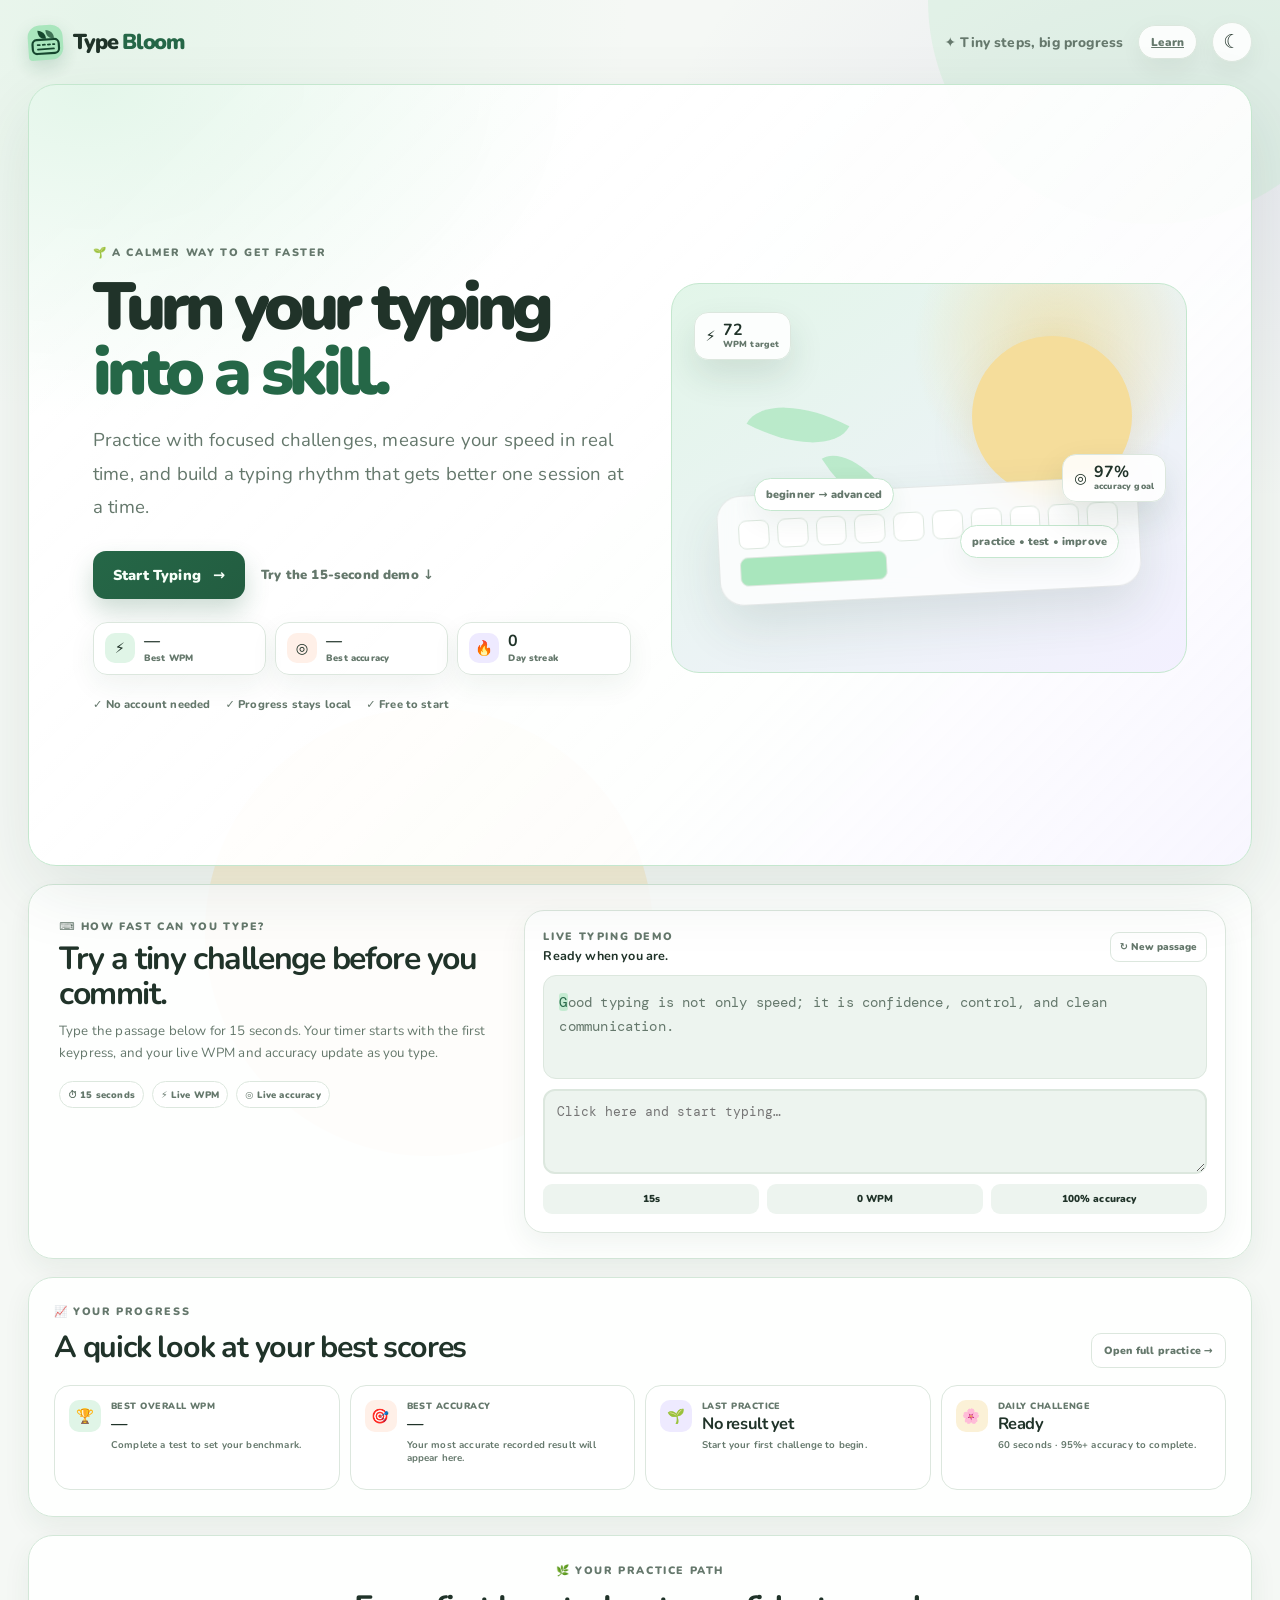
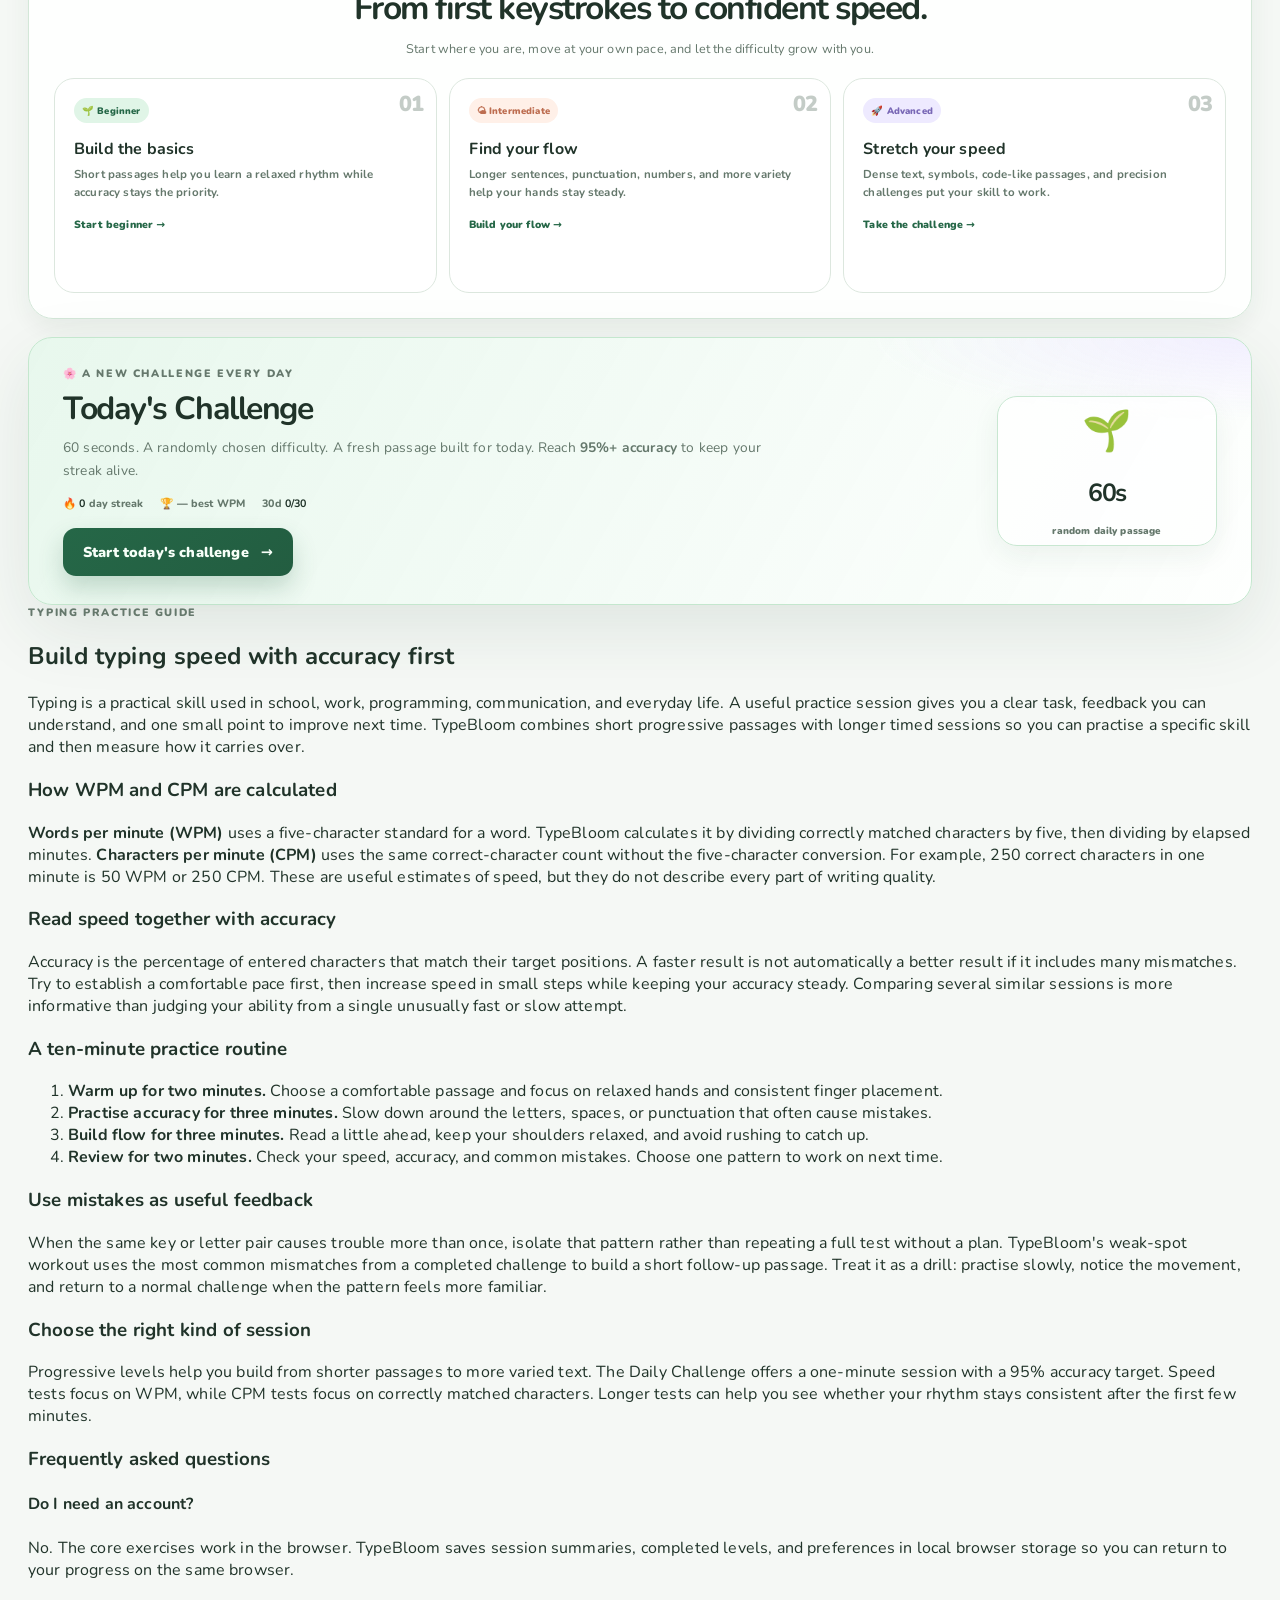
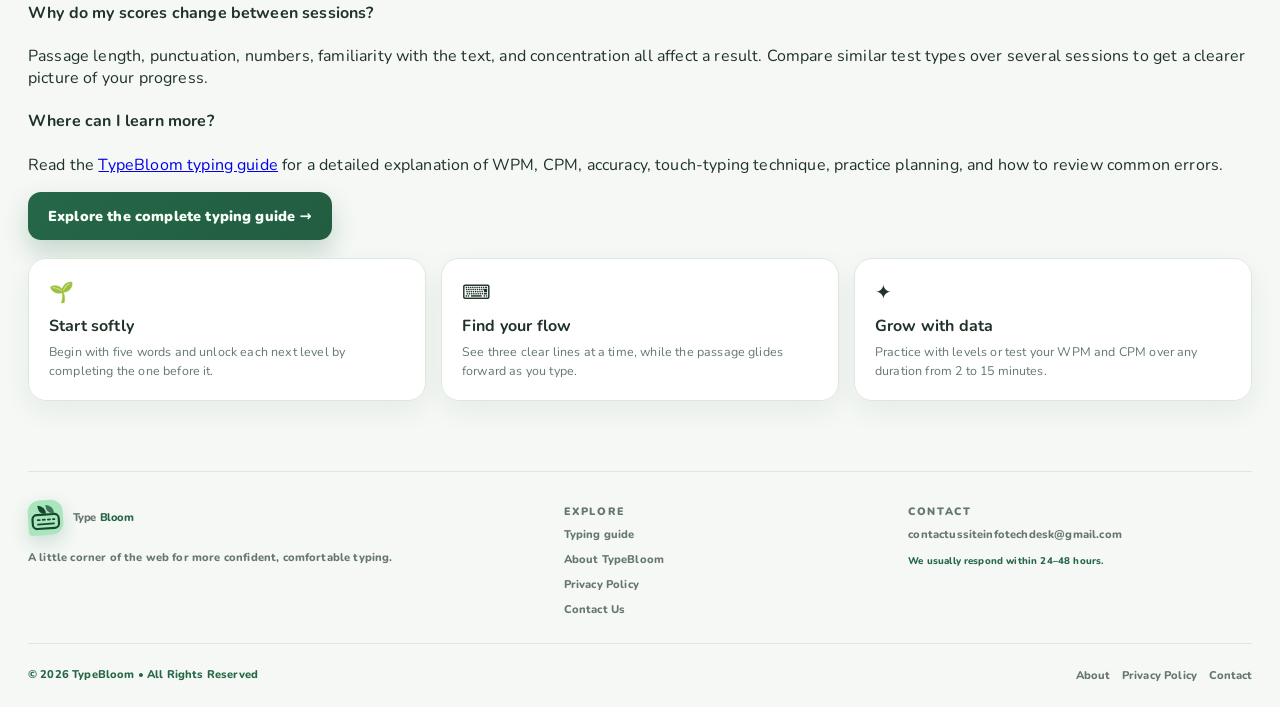
==== commit 6ce315d8: "Strengthen homepage with original typing guidance and learning links" ====
--- a/index.html
+++ b/index.html
@@ -88,7 +88,7 @@
       </a>
       <div class="top-actions">
         <p>✦ Tiny steps, big progress</p>
-        
+        <a class="home-button" href="/learn">Learn</a>
         <button id="themeToggle" class="theme-toggle" type="button" aria-label="Switch to dark theme"><span id="themeIcon">☾</span></button>
       </div>
     </header>
@@ -229,23 +229,30 @@
         <div class="publisher-copy">
           <p class="eyebrow">Typing practice guide</p>
           <h2 id="typingGuideTitle">Build typing speed with accuracy first</h2>
-          <p>TypeBloom is designed for deliberate, repeatable typing practice. Instead of treating every session as a race, the exercises give you a simple progression from short beginner passages to longer intermediate and advanced challenges. Your results are calculated in the browser, while your practice history and personal bests can remain on your device.</p>
-          <h3>What WPM and CPM mean</h3>
-          <p><strong>WPM (words per minute)</strong> is a common way to describe typing speed. It is generally calculated from correctly typed characters using a five-character word standard. <strong>CPM (characters per minute)</strong> measures correctly typed characters directly. Accuracy matters for both measures because repeated mistakes slow down real-world typing even when a raw speed number looks high.</p>
-          <h3>A simple practice routine</h3>
+          <p>Typing is a practical skill used in school, work, programming, communication, and everyday life. A useful practice session gives you a clear task, feedback you can understand, and one small point to improve next time. TypeBloom combines short progressive passages with longer timed sessions so you can practise a specific skill and then measure how it carries over.</p>
+          <h3>How WPM and CPM are calculated</h3>
+          <p><strong>Words per minute (WPM)</strong> uses a five-character standard for a word. TypeBloom calculates it by dividing correctly matched characters by five, then dividing by elapsed minutes. <strong>Characters per minute (CPM)</strong> uses the same correct-character count without the five-character conversion. For example, 250 correct characters in one minute is 50 WPM or 250 CPM. These are useful estimates of speed, but they do not describe every part of writing quality.</p>
+          <h3>Read speed together with accuracy</h3>
+          <p>Accuracy is the percentage of entered characters that match their target positions. A faster result is not automatically a better result if it includes many mismatches. Try to establish a comfortable pace first, then increase speed in small steps while keeping your accuracy steady. Comparing several similar sessions is more informative than judging your ability from a single unusually fast or slow attempt.</p>
+          <h3>A ten-minute practice routine</h3>
           <ol>
-            <li>Start with a level that feels comfortable rather than immediately choosing the hardest challenge.</li>
-            <li>Keep your hands relaxed and look slightly ahead in the passage instead of chasing each character.</li>
-            <li>Prioritize accurate keystrokes and a steady rhythm; speed can improve naturally as the movements become familiar.</li>
-            <li>Use timed tests occasionally to measure progress, then return to focused practice.</li>
+            <li><strong>Warm up for two minutes.</strong> Choose a comfortable passage and focus on relaxed hands and consistent finger placement.</li>
+            <li><strong>Practise accuracy for three minutes.</strong> Slow down around the letters, spaces, or punctuation that often cause mistakes.</li>
+            <li><strong>Build flow for three minutes.</strong> Read a little ahead, keep your shoulders relaxed, and avoid rushing to catch up.</li>
+            <li><strong>Review for two minutes.</strong> Check your speed, accuracy, and common mistakes. Choose one pattern to work on next time.</li>
           </ol>
+          <h3>Use mistakes as useful feedback</h3>
+          <p>When the same key or letter pair causes trouble more than once, isolate that pattern rather than repeating a full test without a plan. TypeBloom's weak-spot workout uses the most common mismatches from a completed challenge to build a short follow-up passage. Treat it as a drill: practise slowly, notice the movement, and return to a normal challenge when the pattern feels more familiar.</p>
+          <h3>Choose the right kind of session</h3>
+          <p>Progressive levels help you build from shorter passages to more varied text. The Daily Challenge offers a one-minute session with a 95% accuracy target. Speed tests focus on WPM, while CPM tests focus on correctly matched characters. Longer tests can help you see whether your rhythm stays consistent after the first few minutes.</p>
           <h3>Frequently asked questions</h3>
           <h4>Do I need an account?</h4>
-          <p>No. TypeBloom works in the browser and can store practice progress locally, so an account is not required for the core typing exercises.</p>
-          <h4>How long should I practice?</h4>
-          <p>Short, consistent sessions can be easier to repeat than occasional long sessions. TypeBloom also includes timed tests from 2 to 15 minutes so you can choose a duration that fits your routine.</p>
-          <h4>Does TypeBloom track my typing history?</h4>
-          <p>The site can save completed levels, personal-best results, the last selected level, and your theme preference in local browser storage. This information is used to keep the practice experience consistent on your device.</p>
+          <p>No. The core exercises work in the browser. TypeBloom saves session summaries, completed levels, and preferences in local browser storage so you can return to your progress on the same browser.</p>
+          <h4>Why do my scores change between sessions?</h4>
+          <p>Passage length, punctuation, numbers, familiarity with the text, and concentration all affect a result. Compare similar test types over several sessions to get a clearer picture of your progress.</p>
+          <h4>Where can I learn more?</h4>
+          <p>Read the <a href="/learn">TypeBloom typing guide</a> for a detailed explanation of WPM, CPM, accuracy, touch-typing technique, practice planning, and how to review common errors.</p>
+          <p class="publisher-guide-cta"><a class="begin-button" href="/learn">Explore the complete typing guide →</a></p>
         </div>
       </section>
 
@@ -263,6 +270,7 @@
         </div>
         <div>
           <p class="eyebrow">Explore</p>
+          <a href="/learn">Typing guide</a>
           <a href="/about">About TypeBloom</a>
           <a href="/privacy-policy">Privacy Policy</a>
           <a href="/contact">Contact Us</a>
--- a/styles.css
+++ b/styles.css
@@ -436,3 +436,115 @@
     scroll-behavior: auto !important;
   }
 }
+
+
+/* === Progress dashboard and shareable result cards === */
+.progress-open-button { border: 1px solid color-mix(in srgb, var(--mint) 55%, var(--line)); color: var(--mint-deep); }
+.progress-open-button:hover { background: var(--mint-pale); border-color: var(--mint-deep); }
+.progress-dialog {
+  width: min(1120px, calc(100% - 28px));
+  max-width: 1120px;
+  max-height: min(92vh, 980px);
+  padding: 0;
+  border: 1px solid var(--line);
+  border-radius: 26px;
+  color: var(--ink);
+  background: var(--bg);
+  box-shadow: 0 32px 110px rgba(0,0,0,.28);
+  overflow: hidden;
+}
+.progress-dialog[open] { display: flex; flex-direction: column; }
+.progress-dialog::backdrop { background: rgba(12,24,16,.55); backdrop-filter: blur(7px); }
+.progress-dialog-head { flex: 0 0 auto; padding: 23px 27px 20px; }
+.progress-dialog-head h2 { margin: 5px 0 0; color: var(--ink); font-size: clamp(1.35rem, 2.7vw, 1.8rem); letter-spacing: -.045em; }
+.progress-dialog-subtitle { margin: 4px 0 0; color: var(--muted); font-size: .76rem; }
+.progress-dialog-body { padding: 20px 26px 26px; overflow: auto; }
+.progress-range-tabs { display: flex; flex-wrap: wrap; gap: 6px; margin-bottom: 17px; }
+.progress-range { padding: 9px 13px; border: 1px solid var(--line); border-radius: 999px; background: var(--surface-solid); color: var(--muted); font-size: .72rem; font-weight: 900; transition: .16s ease; }
+.progress-range:hover { border-color: var(--mint); color: var(--ink); }
+.progress-range.active { border-color: var(--mint-deep); background: var(--mint-pale); color: var(--mint-deep); box-shadow: var(--soft-shadow); }
+.progress-kpi-grid { display: grid; grid-template-columns: repeat(4, minmax(0,1fr)); gap: 11px; }
+.progress-kpi { min-width: 0; padding: 16px; border: 1px solid var(--line); border-radius: 17px; background: var(--surface); box-shadow: var(--soft-shadow); }
+.progress-kpi > span { display: block; color: var(--muted); font-size: .68rem; font-weight: 900; }
+.progress-kpi > strong { display: block; margin-top: 11px; color: var(--ink); font-size: clamp(1.1rem,2vw,1.6rem); line-height: 1; letter-spacing: -.045em; }
+.progress-kpi > small { display: block; margin-top: 7px; color: var(--muted); font-size: .6rem; line-height: 1.4; }
+.progress-chart-grid { display: grid; grid-template-columns: repeat(2, minmax(0,1fr)); gap: 12px; margin-top: 13px; }
+.progress-chart-card { min-width: 0; padding: 17px 16px 13px; border: 1px solid var(--line); border-radius: 19px; background: var(--surface); }
+.progress-chart-title { display: flex; align-items: center; justify-content: space-between; gap: 10px; }
+.progress-chart-title h3 { margin: 5px 0 0; color: var(--ink); font-size: 1rem; letter-spacing: -.03em; }
+.progress-change { flex: 0 0 auto; padding: 5px 8px; border: 1px solid var(--line); border-radius: 999px; background: var(--soft); color: var(--muted); font-size: .61rem; font-weight: 900; }
+.progress-chart-visual { min-height: 170px; margin-top: 9px; }
+.progress-chart-visual svg { display: block; width: 100%; height: auto; overflow: visible; }
+.progress-chart-gridline { stroke: var(--line); stroke-width: 1; stroke-dasharray: 3 5; }
+.progress-chart-axis-label { fill: var(--muted); font-size: 11px; font-family: Nunito, system-ui, sans-serif; }
+.progress-chart-line { fill: none; stroke-width: 3.3; stroke-linejoin: round; stroke-linecap: round; }
+.wpm-line { stroke: var(--mint-deep); }
+.accuracy-line { stroke: var(--lavender); }
+.progress-chart-point { stroke: var(--surface-solid); stroke-width: 2; outline: none; }
+.wpm-point { fill: var(--mint-deep); }
+.accuracy-point { fill: var(--lavender); }
+.progress-chart-point:focus { stroke: var(--yellow); stroke-width: 4; }
+.progress-chart-empty { display: grid; min-height: 165px; place-items: center; padding: 20px; border: 1px dashed var(--line); border-radius: 12px; color: var(--muted); font-size: .74rem; text-align: center; }
+.progress-chart-note { min-height: 16px; margin: 0; color: var(--muted); font-size: .62rem; }
+.progress-bottom-grid { display: grid; grid-template-columns: minmax(0,.85fr) minmax(0,1.15fr); gap: 12px; margin-top: 13px; }
+.progress-record-card, .progress-insight-card { padding: 18px; border: 1px solid var(--line); border-radius: 18px; background: var(--surface); }
+.progress-record-card h3, .progress-insight-card h3 { margin: 5px 0 11px; color: var(--ink); font-size: 1rem; letter-spacing: -.03em; }
+.progress-record-row { display: flex; justify-content: space-between; align-items: center; gap: 12px; padding: 9px 0; border-top: 1px solid var(--line); color: var(--muted); font-size: .72rem; }
+.progress-record-row strong { color: var(--ink); font-size: .76rem; }
+.progress-insight-card { background: linear-gradient(135deg, color-mix(in srgb, var(--mint-pale) 72%, var(--surface-solid)), color-mix(in srgb, var(--lavender-pale) 54%, var(--surface-solid))); }
+.progress-insight-card > p:not(.eyebrow) { margin: 0; color: var(--muted); font-size: .76rem; line-height: 1.6; }
+.progress-period-summary { display: flex; flex-wrap: wrap; gap: 7px; margin-top: 14px; }
+.progress-period-summary span { padding: 6px 8px; border: 1px solid color-mix(in srgb, var(--line) 78%, transparent); border-radius: 999px; color: var(--muted); background: color-mix(in srgb, var(--surface-solid) 75%, transparent); font-size: .6rem; font-weight: 900; }
+.progress-history-note { margin: 13px 2px 0; color: var(--muted); font-size: .64rem; line-height: 1.5; }
+
+.celebration { flex-wrap: wrap; }
+.result-details { flex: 0 0 100%; width: 100%; min-width: 0; margin-top: 3px; }
+.result-details[hidden] { display: none; }
+.result-card { padding: clamp(15px, 2.5vw, 24px); border: 1px solid color-mix(in srgb, var(--mint) 45%, var(--line)); border-radius: 19px; background: var(--surface-solid); color: var(--ink); box-shadow: var(--soft-shadow); }
+.result-card-brand { display: flex; align-items: center; gap: 10px; color: var(--ink); font-size: .86rem; font-weight: 900; letter-spacing: -.025em; }
+.result-brand-mark { display: grid; flex: 0 0 auto; place-items: center; width: 35px; height: 35px; border-radius: 12px 12px 12px 4px; background: var(--mint); color: #16472e; font-size: 1.15rem; }
+.result-card-brand small { display: block; margin-top: 1px; color: var(--muted); font-size: .5rem; letter-spacing: .12em; }
+.result-card-date { margin-left: auto; color: var(--muted); font-size: .62rem; font-weight: 800; text-align: right; }
+.result-card-head { display: flex; justify-content: space-between; align-items: flex-start; gap: 12px; margin: 22px 0 13px; }
+.result-card-head h4 { margin: 4px 0 0; color: var(--ink); font-size: clamp(1.2rem, 2.7vw, 1.75rem); letter-spacing: -.055em; }
+.result-unit-badge { padding: 6px 9px; border-radius: 999px; background: var(--mint-pale); color: var(--mint-deep); font-size: .63rem; font-weight: 900; }
+.result-metric-grid { display: grid; grid-template-columns: repeat(4,minmax(0,1fr)); gap: 9px; }
+.result-metric { min-width: 0; display: flex; flex-direction: column; align-items: flex-start; gap: 4px; padding: 13px 12px; border: 1px solid var(--line); border-radius: 13px; background: var(--soft); }
+.result-metric span { color: var(--muted); font-size: .58rem; font-weight: 900; }
+.result-metric strong { color: var(--ink); font-size: clamp(1rem,2.3vw,1.55rem); line-height: 1.1; letter-spacing: -.04em; overflow-wrap: anywhere; }
+.result-metric small { color: var(--muted); font-size: .55rem; }
+.result-metric-primary { border-color: color-mix(in srgb, var(--mint) 55%, var(--line)); background: var(--mint-pale); }
+.result-card-footer { display: flex; justify-content: space-between; gap: 8px; margin-top: 14px; padding-top: 12px; border-top: 1px solid var(--line); color: var(--muted); font-size: .61rem; }
+.result-card-footer strong { color: var(--mint-deep); }
+.result-insight-grid { display: grid; grid-template-columns: repeat(2,minmax(0,1fr)); gap: 9px; margin-top: 10px; }
+.result-insight { display: flex; align-items: flex-start; gap: 10px; padding: 12px; border: 1px solid var(--line); border-radius: 13px; background: var(--surface); }
+.result-insight-icon { display: grid; place-items: center; flex: 0 0 auto; width: 30px; height: 30px; border-radius: 10px; background: var(--lavender-pale); font-size: .85rem; }
+.result-insight small { display: block; color: var(--muted); font-size: .56rem; font-weight: 900; }
+.result-insight strong { display: block; margin-top: 4px; color: var(--ink); font-size: .7rem; line-height: 1.5; }
+.result-actions { display: flex; flex-wrap: wrap; align-items: center; justify-content: space-between; gap: 9px; margin-top: 11px; }
+.result-action-buttons { display: flex; flex-wrap: wrap; gap: 8px; }
+.share-result-button, .download-result-button { padding: 9px 12px; border: 1px solid var(--line); border-radius: 10px; background: var(--surface-solid); color: var(--ink); font-size: .66rem; font-weight: 900; transition: transform .16s ease, border-color .16s ease; }
+.share-result-button { border-color: var(--mint-deep); background: var(--mint-deep); color: #f7fff8; }
+.share-result-button:hover, .download-result-button:hover { transform: translateY(-1px); border-color: var(--mint-deep); }
+#resultShareStatus { color: var(--muted); font-size: .64rem; }
+
+@media (max-width: 900px) {
+  .progress-kpi-grid { grid-template-columns: repeat(2,minmax(0,1fr)); }
+  .progress-chart-grid { grid-template-columns: 1fr; }
+  .progress-chart-visual { min-height: auto; }
+}
+@media (max-width: 720px) {
+  .progress-dialog { width: calc(100% - 14px); max-height: 94vh; border-radius: 19px; }
+  .progress-dialog-head { padding: 17px 16px 14px; }
+  .progress-dialog-body { padding: 14px 13px 18px; }
+  .progress-kpi { padding: 12px; }
+  .progress-bottom-grid { grid-template-columns: 1fr; }
+  .progress-chart-card { padding: 13px 10px 10px; }
+  .result-metric-grid { grid-template-columns: repeat(2,minmax(0,1fr)); }
+  .result-insight-grid { grid-template-columns: 1fr; }
+  .result-card-footer { flex-direction: column; }
+  .result-actions { align-items: flex-start; flex-direction: column; }
+  .result-action-buttons { width: 100%; }
+  .share-result-button, .download-result-button { flex: 1; }
+  .progress-open-button { font-size: .65rem; padding: 7px 9px; }
+}
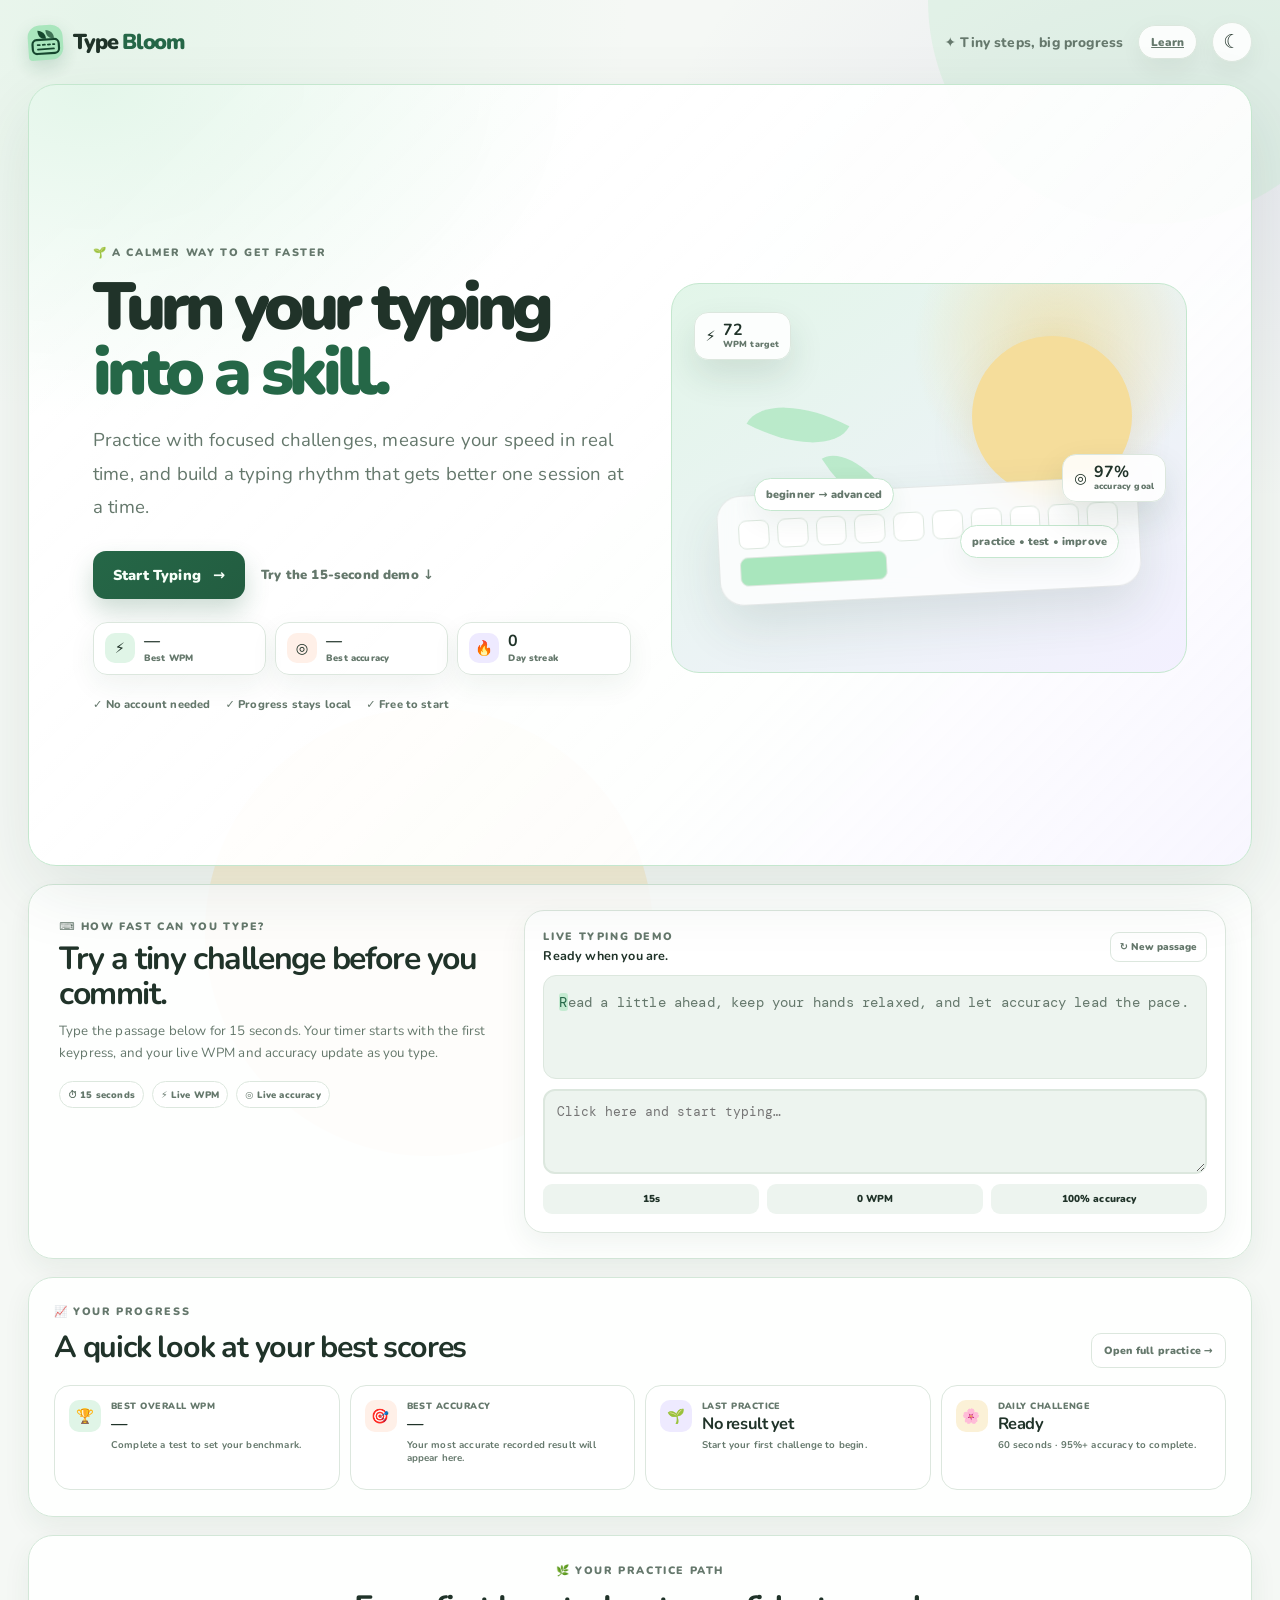
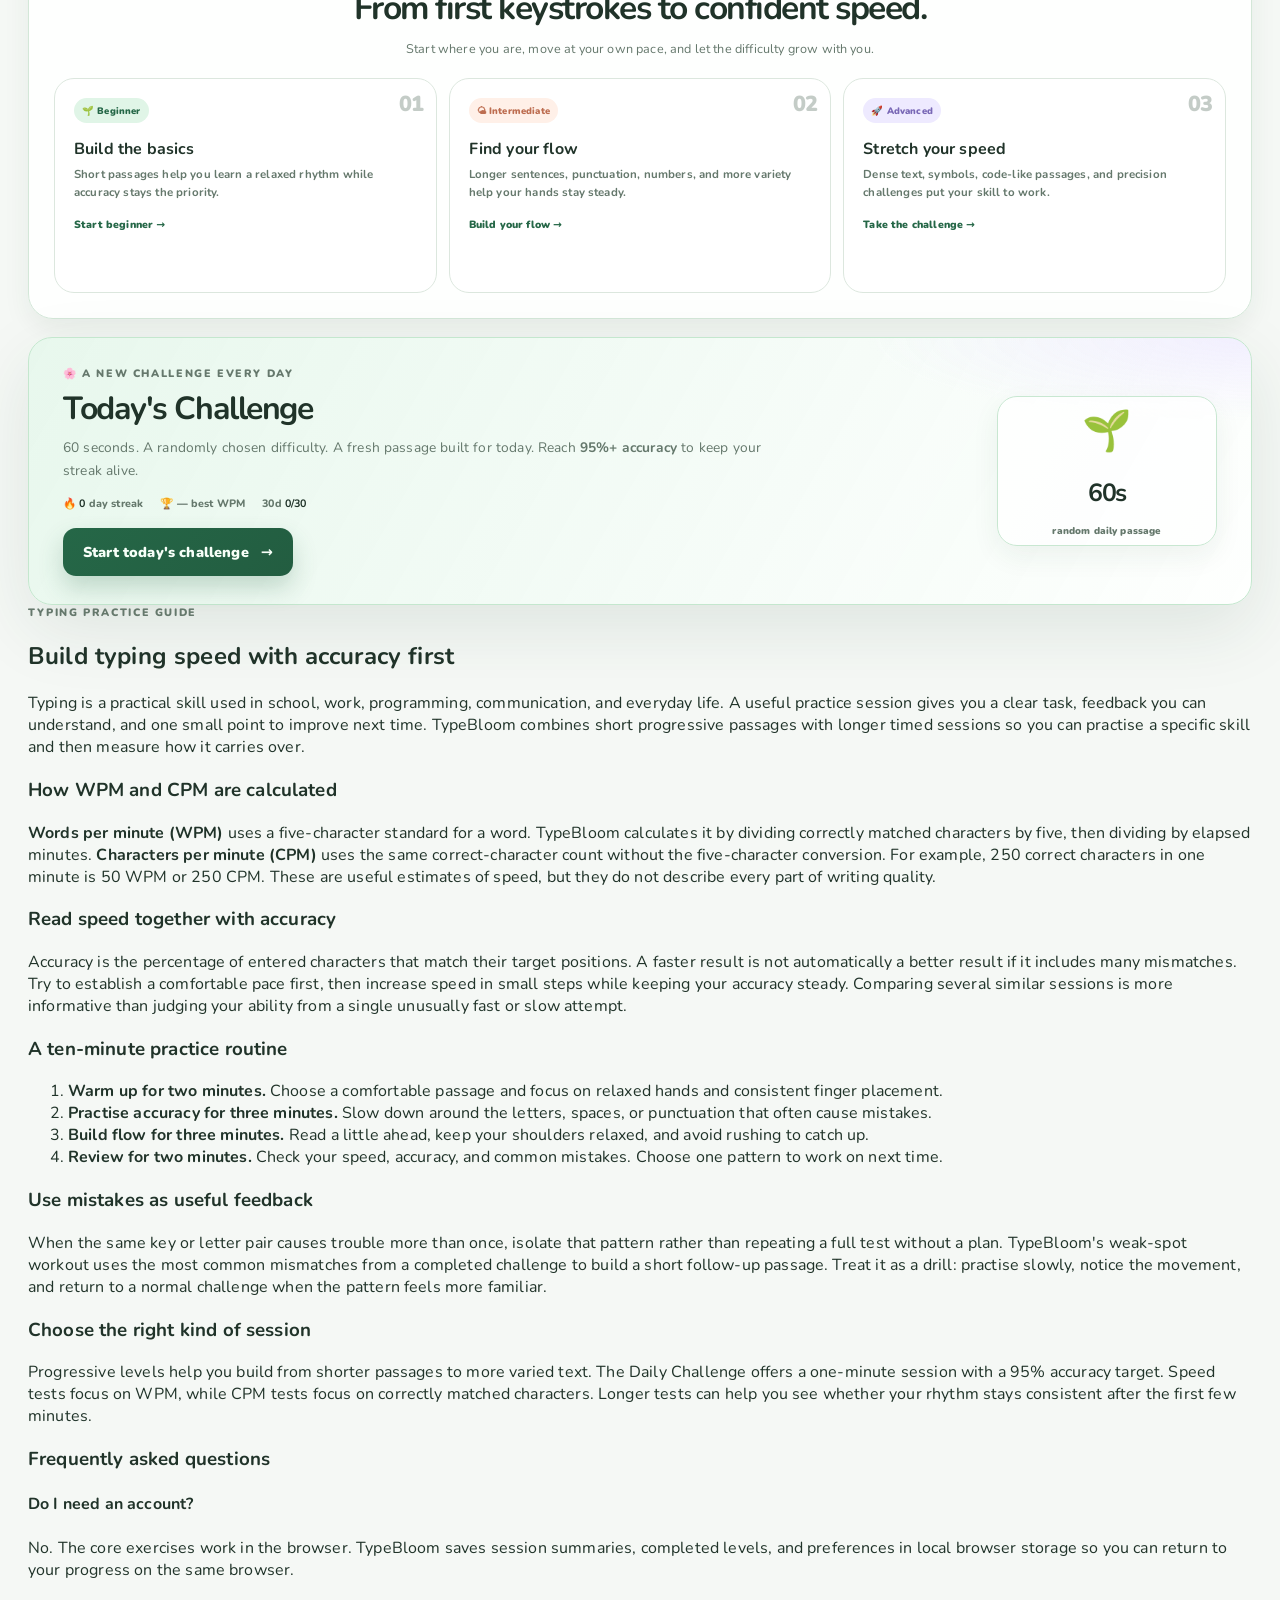
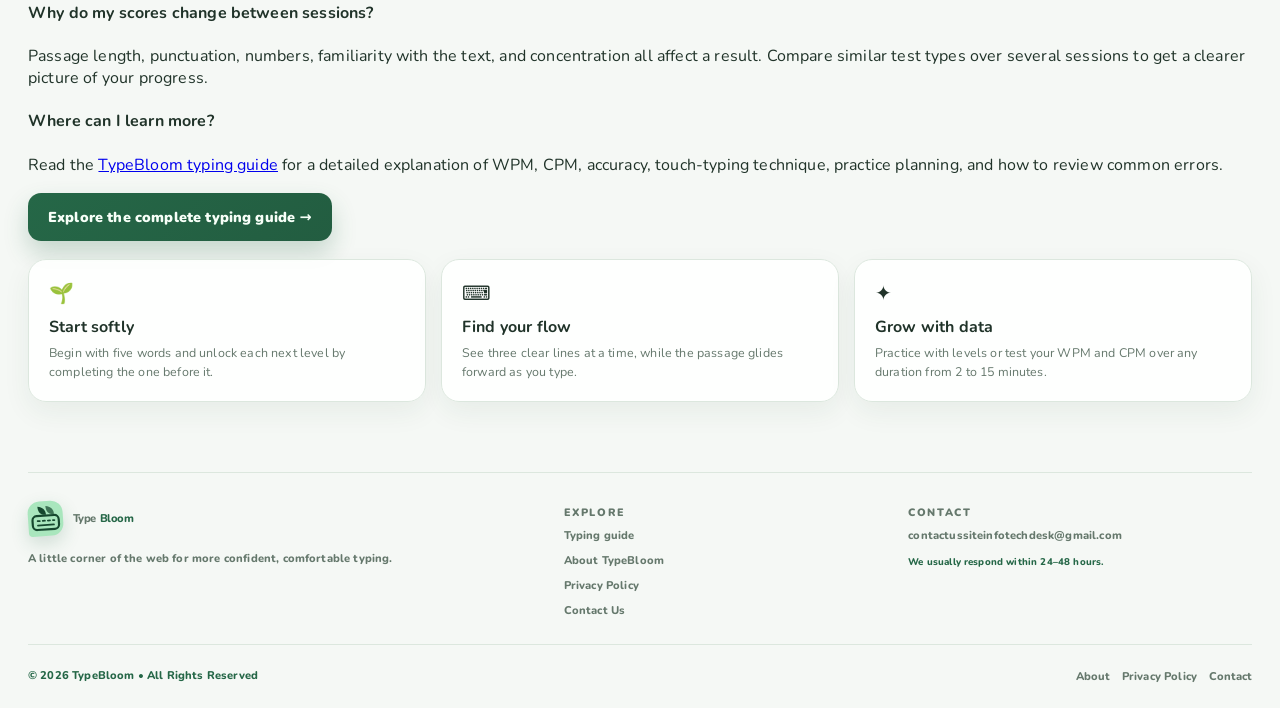
==== commit 4032a6d5: "Refresh styles after content-quality improvements" ====
--- a/index.html
+++ b/index.html
@@ -11,7 +11,7 @@
     <link href="https://fonts.googleapis.com/css2?family=DM+Mono:wght@400;500&family=Nunito:wght@500;600;700;800;900&display=swap" rel="stylesheet" />
     <link rel="icon" type="image/svg+xml" href="logo.svg" />
     <link rel="apple-touch-icon" href="logo.svg" />
-    <link rel="stylesheet" href="styles.css" />
+    <link rel="stylesheet" href="styles.css?v=20261103-content-quality-1" />
     <link rel="canonical" href="https://typebloom-deg.pages.dev/" />
     <meta property="og:title" content="Free Typing Test & Practice – Improve WPM | TypeBloom" />
     <meta property="og:description" content="Practice typing for free with live WPM and accuracy, progressive levels, daily challenges, timed tests, and local progress tracking with TypeBloom." />
--- a/styles.css
+++ b/styles.css
@@ -548,3 +548,40 @@
   .share-result-button, .download-result-button { flex: 1; }
   .progress-open-button { font-size: .65rem; padding: 7px 9px; }
 }
+
+
+/* Content-quality pages: readable learning material below the interactive tool */
+.learning-article { max-width: 900px; }
+.learning-article h2 { scroll-margin-top: 24px; }
+.learning-article h3 { margin-top: 23px; }
+.learning-article p { line-height: 1.8; }
+.learning-article ol { padding-left: 1.35rem; color: var(--muted); }
+.learning-article li { margin: 9px 0; padding-left: 4px; line-height: 1.7; }
+.learning-formula {
+  margin: 16px 0;
+  padding: 15px 18px;
+  border: 1px solid color-mix(in srgb, var(--mint) 52%, var(--line));
+  border-radius: 13px;
+  background: var(--mint-pale);
+  color: var(--mint-deep) !important;
+  font-family: "DM Mono", ui-monospace, monospace;
+  font-size: .91rem;
+}
+.learning-article a:not(.begin-button) { font-weight: 900; }
+.typing-guide-content {
+  width: min(100% - 56px, 1100px);
+  margin: 28px auto 35px;
+  border: 1px solid var(--line);
+  border-radius: 23px;
+  background: var(--surface);
+  box-shadow: var(--soft-shadow);
+}
+.typing-guide-content .publisher-copy { max-width: 900px; margin: 0 auto; }
+.typing-guide-content h2 { margin-top: 7px; }
+.typing-guide-content h3 { margin-top: 23px; }
+.typing-guide-content p, .typing-guide-content li { line-height: 1.75; }
+.publisher-guide-cta { margin-top: 17px; }
+@media (max-width: 720px) {
+  .typing-guide-content { width: min(100% - 28px, 580px); margin-top: 17px; padding: 19px 17px; border-radius: 19px; }
+  .learning-formula { overflow-wrap: anywhere; font-size: .78rem; }
+}
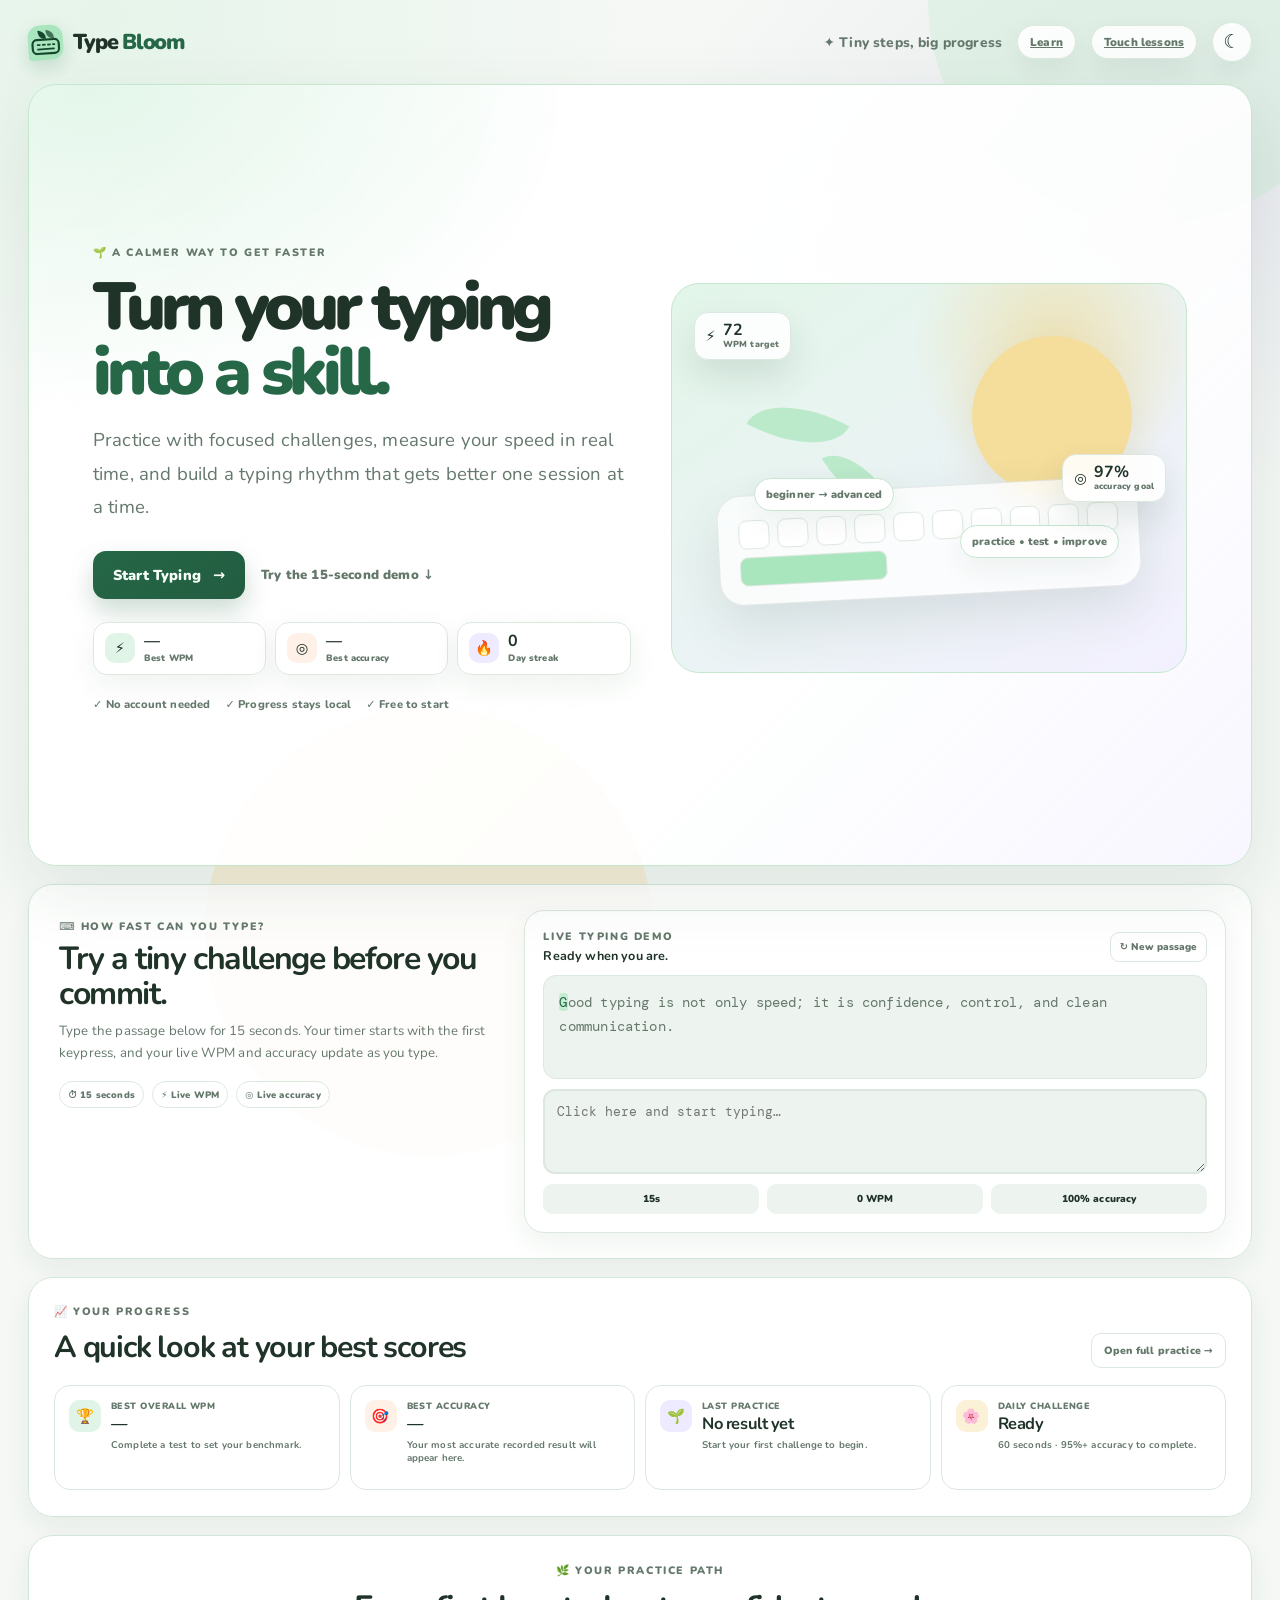
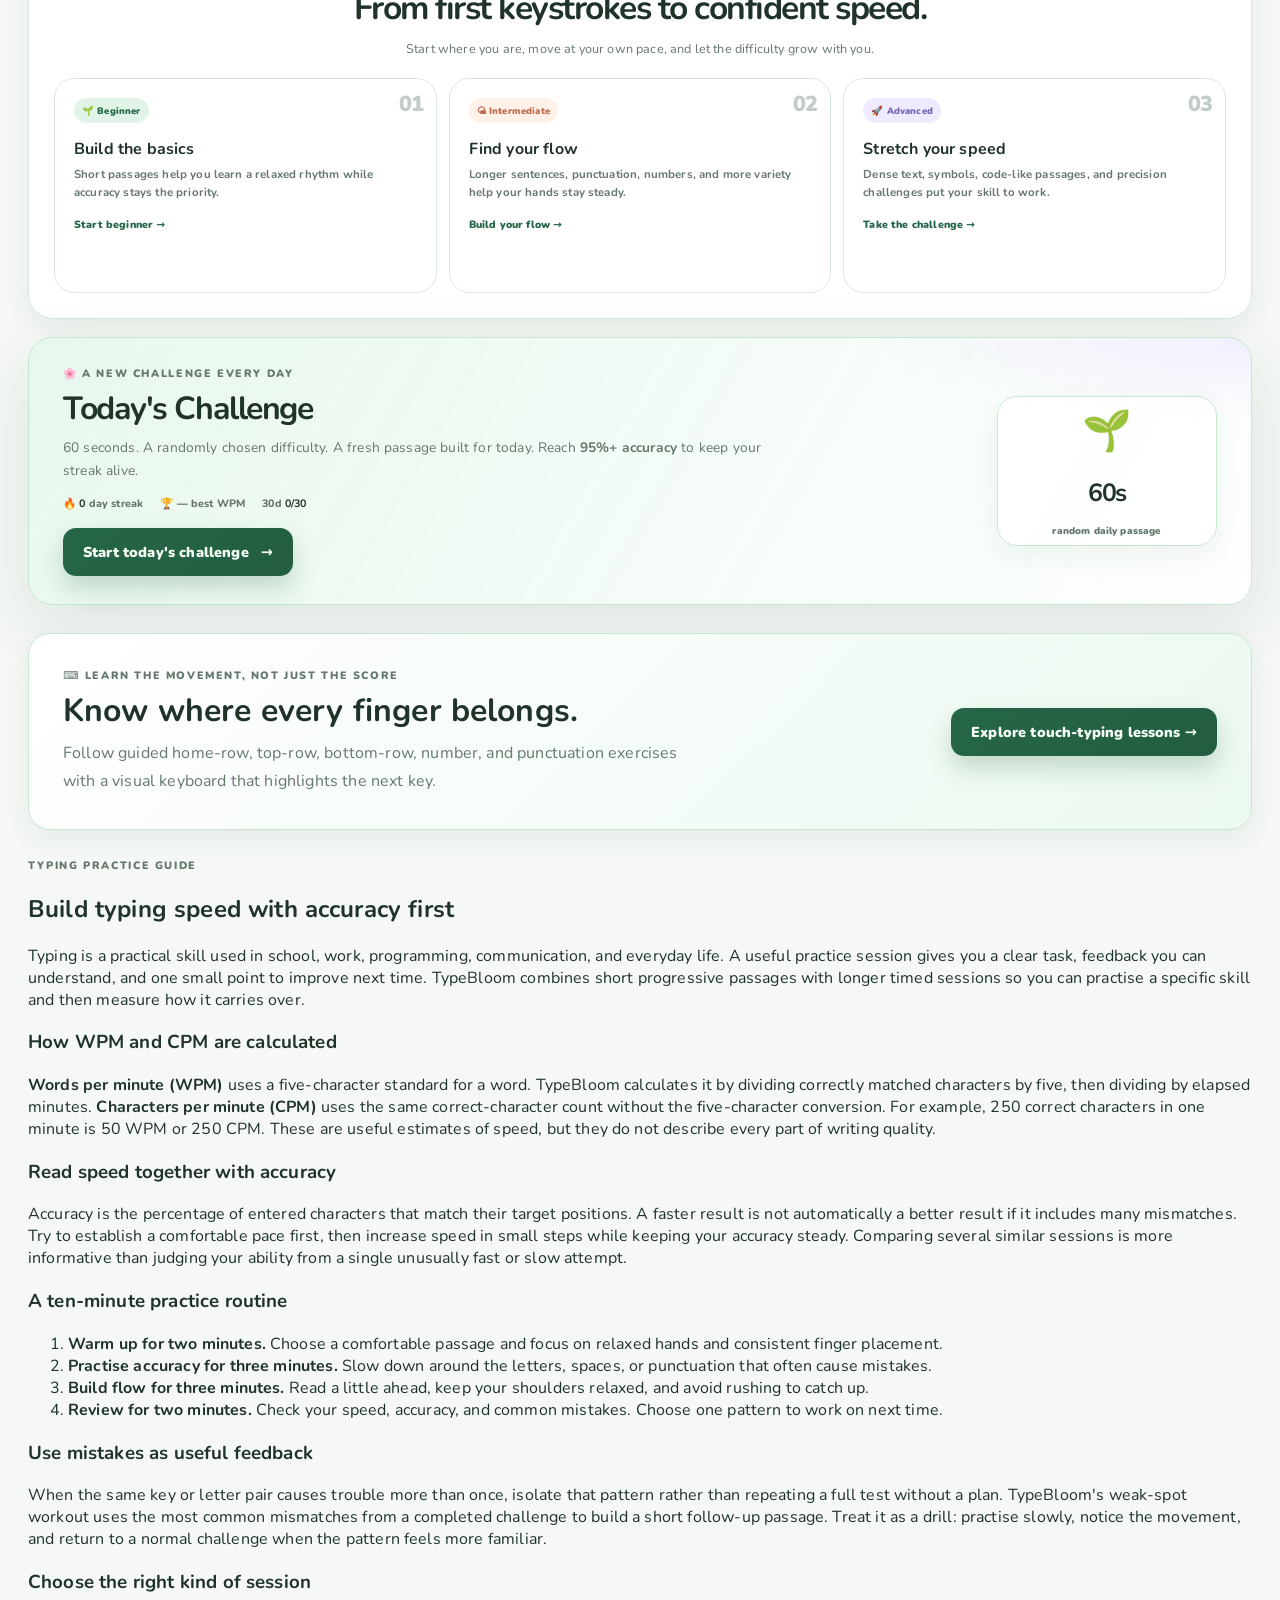
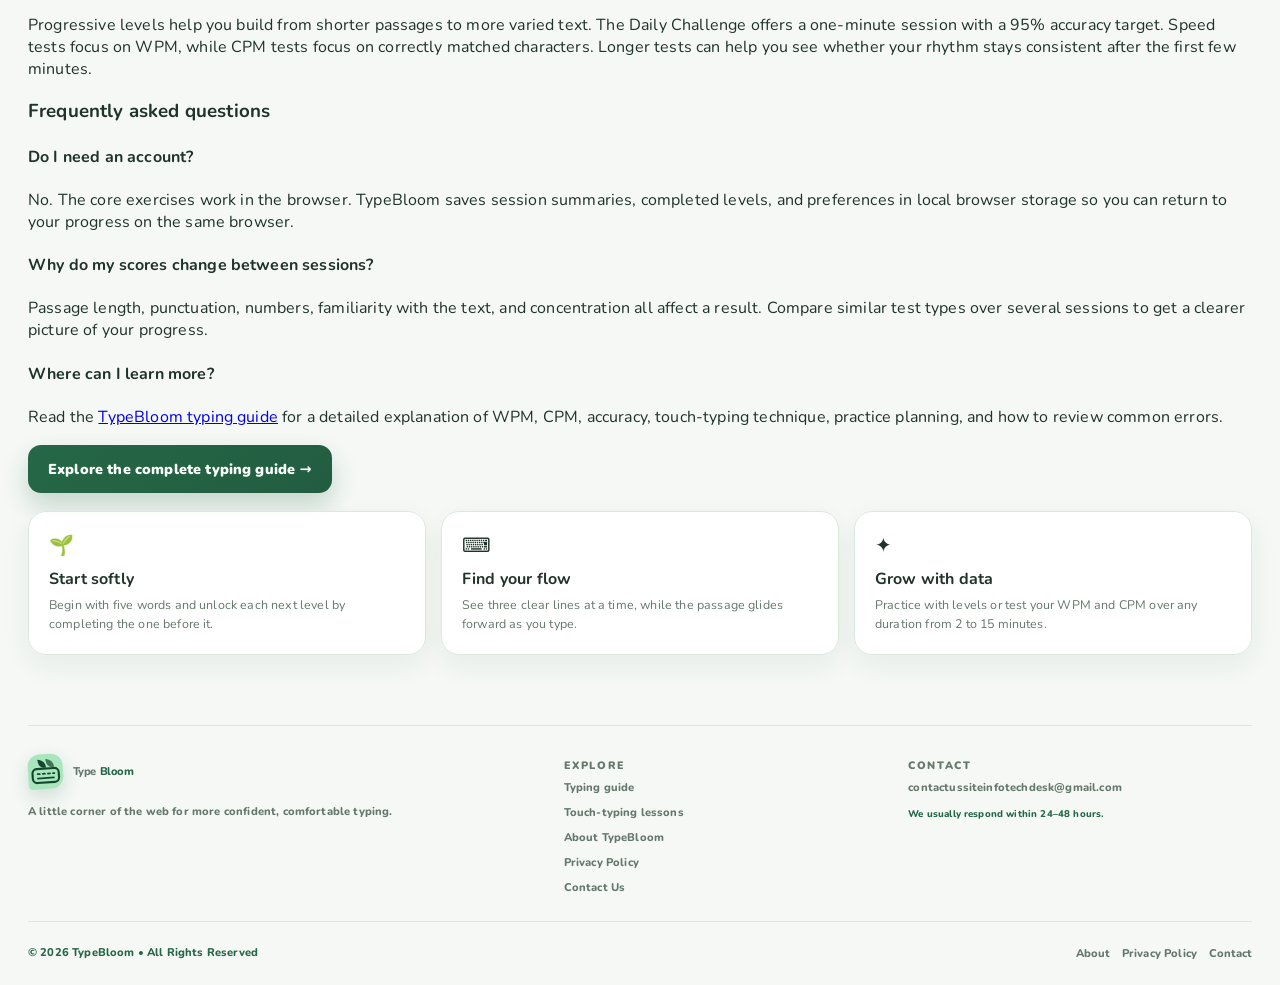
==== commit 1d34a531: "Refine TypeBloom navigation, learning content and privacy details" ====
--- a/index.html
+++ b/index.html
@@ -11,7 +11,7 @@
     <link href="https://fonts.googleapis.com/css2?family=DM+Mono:wght@400;500&family=Nunito:wght@500;600;700;800;900&display=swap" rel="stylesheet" />
     <link rel="icon" type="image/svg+xml" href="logo.svg" />
     <link rel="apple-touch-icon" href="logo.svg" />
-    <link rel="stylesheet" href="styles.css?v=20261103-content-quality-1" />
+    <link rel="stylesheet" href="styles.css?v=20261106-feature-pack-1" />
     <link rel="canonical" href="https://typebloom-deg.pages.dev/" />
     <meta property="og:title" content="Free Typing Test & Practice – Improve WPM | TypeBloom" />
     <meta property="og:description" content="Practice typing for free with live WPM and accuracy, progressive levels, daily challenges, timed tests, and local progress tracking with TypeBloom." />
@@ -89,6 +89,7 @@
       <div class="top-actions">
         <p>✦ Tiny steps, big progress</p>
         <a class="home-button" href="/learn">Learn</a>
+        <a class="home-button" href="/lessons">Touch lessons</a>
         <button id="themeToggle" class="theme-toggle" type="button" aria-label="Switch to dark theme"><span id="themeIcon">☾</span></button>
       </div>
     </header>
@@ -225,6 +226,10 @@
         <div class="daily-home-art" aria-hidden="true"><span>🌱</span><b>60s</b><small>random daily passage</small></div>
       </section>
 
+      <section class="lesson-promo-card" aria-labelledby="lessonPromoTitle">
+        <div><p class="eyebrow">⌨ Learn the movement, not just the score</p><h2 id="lessonPromoTitle">Know where every finger belongs.</h2><p>Follow guided home-row, top-row, bottom-row, number, and punctuation exercises with a visual keyboard that highlights the next key.</p></div>
+        <a class="begin-button" href="/lessons">Explore touch-typing lessons →</a>
+      </section>
       <section class="publisher-content" aria-labelledby="typingGuideTitle">
         <div class="publisher-copy">
           <p class="eyebrow">Typing practice guide</p>
@@ -271,6 +276,7 @@
         <div>
           <p class="eyebrow">Explore</p>
           <a href="/learn">Typing guide</a>
+          <a href="/lessons">Touch-typing lessons</a>
           <a href="/about">About TypeBloom</a>
           <a href="/privacy-policy">Privacy Policy</a>
           <a href="/contact">Contact Us</a>
@@ -291,7 +297,7 @@
   const root=document.documentElement;
   const toggle=document.getElementById("themeToggle");
   const icon=document.getElementById("themeIcon");
-  const saved=localStorage.getItem("typebloom-theme")||"light";
+  let saved="light"; try { saved=localStorage.getItem("typebloom-theme")||"light"; } catch(e) {}
   function applyTheme(theme){
     root.dataset.theme=theme;
     icon.textContent=theme==="dark"?"☀":"☾";
@@ -301,7 +307,7 @@
   toggle.addEventListener("click",function(){
     const next=root.dataset.theme==="dark"?"light":"dark";
     applyTheme(next);
-    localStorage.setItem("typebloom-theme",next);
+    try { localStorage.setItem("typebloom-theme",next); } catch(e) {}
   });
 })();
 </script>
--- a/styles.css
+++ b/styles.css
@@ -585,3 +585,51 @@
   .typing-guide-content { width: min(100% - 28px, 580px); margin-top: 17px; padding: 19px 17px; border-radius: 19px; }
   .learning-formula { overflow-wrap: anywhere; font-size: .78rem; }
 }
+
+
+/* TypeBloom feature pack: backups, goals, key coaching and touch lessons */
+.custom-text-studio,.progress-feature-card{padding:17px;border:1px solid var(--line);border-radius:17px;background:var(--surface);box-shadow:var(--soft-shadow)}
+.custom-text-studio{margin-top:16px}.custom-text-studio h2{margin:3px 0 7px;color:var(--ink);font-size:1rem}
+.custom-text-studio p:not(.eyebrow){margin:7px 0 12px;color:var(--muted);font-size:.72rem;line-height:1.55}
+.custom-text-studio label,.goals-form label{display:grid;gap:6px;color:var(--muted);font-size:.7rem;font-weight:850}
+.custom-text-studio textarea,.custom-text-controls select,.goals-form input{width:100%;min-width:0;border:1px solid var(--line);border-radius:10px;background:var(--surface-solid);color:var(--ink);font:inherit}
+.custom-text-studio textarea{resize:vertical;min-height:94px;padding:10px;font-size:.75rem;line-height:1.5}
+.custom-text-controls{display:grid;grid-template-columns:auto 1fr;align-items:center;gap:10px;margin-top:10px}.custom-text-controls select{padding:8px}
+.custom-start-button{display:inline-flex;align-items:center;justify-content:center;min-height:40px;padding:9px 13px;border:0;border-radius:11px;background:var(--mint-deep);color:#fff;font:inherit;font-size:.72rem;font-weight:900;cursor:pointer;transition:transform .18s ease,filter .18s ease}
+:root[data-theme="dark"] .custom-start-button{color:#102117}.custom-start-button:hover{transform:translateY(-1px);filter:brightness(1.06)}
+.custom-text-studio .custom-start-button{width:100%;margin-top:10px}.feature-status{display:block;min-height:1.1em;margin:8px 0 0;color:var(--muted);font-size:.68rem;line-height:1.5}
+.progress-feature-card{margin-top:15px;padding:19px}.progress-feature-heading h3{margin:3px 0;color:var(--ink);font-size:1.05rem}.progress-feature-heading p:not(.eyebrow){max-width:700px;margin:5px 0 0;color:var(--muted);font-size:.76rem;line-height:1.6}
+.goals-form{display:grid;grid-template-columns:repeat(3,minmax(0,1fr)) auto;gap:10px;align-items:end;margin-top:16px}.goals-form input{padding:9px 10px}.goals-form .custom-start-button{white-space:nowrap}.goals-form .feature-status{grid-column:1/-1;margin:0}
+.goal-progress-grid{display:grid;grid-template-columns:repeat(4,minmax(0,1fr));gap:10px;margin-top:17px}.goal-progress-grid article{min-width:0;padding:12px;border:1px solid var(--line);border-radius:13px;background:var(--surface-solid)}
+.goal-progress-grid article>span{display:block;color:var(--muted);font-size:.66rem;font-weight:800}.goal-progress-grid article>strong{display:block;margin:7px 0;color:var(--ink);font-size:1rem;overflow-wrap:anywhere}.goal-progress-grid article>small{color:var(--muted);font-size:.65rem}
+.goal-meter{height:8px;border-radius:999px;background:var(--soft);overflow:hidden}.goal-meter span{display:block;width:0;height:100%;border-radius:inherit;background:linear-gradient(90deg,var(--mint),var(--mint-deep));transition:width .3s ease}
+.backup-actions{display:flex;flex-wrap:wrap;gap:9px;margin-top:15px}.backup-actions .outline-button{min-height:40px}
+.keyboard-heatmap{display:grid;gap:7px;max-width:620px;margin:18px auto 10px}.heatmap-row{display:flex;justify-content:center;gap:6px}
+.heat-key{width:clamp(25px,4.2vw,42px);height:38px;border:1px solid var(--line);border-radius:8px;background:color-mix(in srgb,var(--incorrect) calc(var(--heat,0)*48%),var(--surface-solid));color:var(--ink);font-family:"DM Mono",monospace;font-size:.8rem;font-weight:800;cursor:pointer;box-shadow:0 2px 4px rgba(0,0,0,.04)}
+.heat-key:hover,.heat-key:focus-visible{border-color:var(--mint-deep);transform:translateY(-1px)}.heat-space{width:42%;max-width:260px;height:32px;font-family:inherit;font-size:.68rem}
+.heatmap-patterns{display:flex;flex-wrap:wrap;gap:7px;margin:12px 0}.heatmap-patterns .eyebrow{width:100%;margin:0}
+.heat-pattern{padding:6px 9px;border:1px solid var(--line);border-radius:999px;background:var(--soft);color:var(--ink);font-family:"DM Mono",monospace;font-size:.66rem}
+.lesson-promo-card{display:flex;align-items:center;justify-content:space-between;gap:22px;margin:28px auto;padding:clamp(20px,3vw,34px);border:1px solid color-mix(in srgb,var(--mint) 48%,var(--line));border-radius:22px;background:linear-gradient(135deg,var(--surface-solid),color-mix(in srgb,var(--mint-pale) 62%,var(--surface-solid)));box-shadow:var(--soft-shadow)}
+.lesson-promo-card h2{margin:6px 0;color:var(--ink);font-size:clamp(1.35rem,2.5vw,2rem)}.lesson-promo-card p:not(.eyebrow){max-width:650px;margin:8px 0 0;color:var(--muted);line-height:1.7}.lesson-promo-card .begin-button{flex:0 0 auto;text-decoration:none}
+.lessons-main{width:min(1100px,calc(100% - 32px));margin:38px auto 70px}.lessons-card{padding:clamp(18px,3vw,34px)}
+.lesson-layout{display:grid;grid-template-columns:260px minmax(0,1fr);gap:22px}.lesson-list{display:grid;align-content:start;gap:8px}
+.lesson-choice{display:flex;align-items:center;gap:10px;width:100%;padding:11px;border:1px solid var(--line);border-radius:12px;background:var(--surface-solid);color:var(--ink);text-align:left;font:inherit;cursor:pointer}
+.lesson-choice[aria-current="step"]{border-color:var(--mint-deep);background:var(--mint-pale)}.lesson-choice small{display:block;color:var(--muted);font-size:.68rem}
+.lesson-choice .lesson-num{display:grid;place-items:center;width:28px;height:28px;flex:0 0 auto;border-radius:9px;background:var(--soft);font-weight:900}.lesson-choice.completed .lesson-num{background:var(--mint-deep);color:white}
+.lesson-trainer{min-width:0;padding:20px;border:1px solid var(--line);border-radius:17px;background:var(--surface-solid)}.lesson-trainer h2{margin:4px 0;color:var(--ink)}.lesson-trainer p{color:var(--muted);line-height:1.65}.lesson-instruction{padding:12px;border-radius:12px;background:var(--mint-pale);color:var(--ink)!important}
+.lesson-keyboard{display:grid;gap:7px;margin:20px auto;max-width:650px}.lesson-key-row{display:flex;justify-content:center;gap:6px}
+.lesson-key{display:grid;place-items:center;width:clamp(25px,4.1vw,42px);height:38px;border:1px solid var(--line);border-radius:8px;background:var(--soft);color:var(--ink);font-family:"DM Mono",monospace;font-size:.72rem;font-weight:800}
+.lesson-key.target{outline:3px solid var(--mint-deep);outline-offset:2px;background:var(--mint-pale)}
+.lesson-key.finger-left-pinky{border-bottom:3px solid #d47777}.lesson-key.finger-left-ring{border-bottom:3px solid #d59b56}.lesson-key.finger-left-middle{border-bottom:3px solid #c9b54d}.lesson-key.finger-left-index{border-bottom:3px solid #5baf83}
+.lesson-key.finger-right-index{border-bottom:3px solid #6497cf}.lesson-key.finger-right-middle{border-bottom:3px solid #987ed0}.lesson-key.finger-right-ring{border-bottom:3px solid #c17ab5}.lesson-key.finger-right-pinky{border-bottom:3px solid #d47777}
+.lesson-keyboard-legend{display:flex;flex-wrap:wrap;justify-content:center;gap:8px;color:var(--muted);font-size:.65rem}.lesson-keyboard-legend span{display:inline-flex;align-items:center;gap:5px}.finger-swatch{width:10px;height:10px;border-radius:3px;background:var(--mint)}
+.swatch-pinky{background:#d47777}.swatch-ring{background:#d59b56}.swatch-middle{background:#c9b54d}.swatch-left-index{background:#5baf83}.swatch-right-index{background:#6497cf}
+.lesson-prompt{padding:15px;border:1px dashed var(--line);border-radius:12px;background:var(--bg);color:var(--ink);font-family:"DM Mono",monospace;font-size:clamp(.9rem,2vw,1.12rem);line-height:1.9;overflow-wrap:anywhere}
+.lesson-input{width:100%;min-height:90px;padding:12px;border:1px solid var(--line);border-radius:12px;background:var(--bg);color:var(--ink);font:inherit;resize:vertical}
+.lesson-actions{display:flex;flex-wrap:wrap;gap:9px;margin-top:12px}.lesson-score{display:flex;flex-wrap:wrap;gap:12px;margin:10px 0;color:var(--muted);font-size:.75rem}
+.lesson-progress-track{height:8px;border-radius:99px;background:var(--soft);overflow:hidden}.lesson-progress-track span{display:block;height:100%;width:0;background:var(--mint-deep);transition:width .2s ease}
+.lesson-complete-message{min-height:1.5em;color:var(--mint-deep);font-weight:800}.lesson-explainer{margin-top:28px}
+@media(max-width:760px){.lesson-layout{grid-template-columns:1fr}.lesson-list{grid-template-columns:repeat(2,minmax(0,1fr))}.goals-form{grid-template-columns:1fr 1fr}.goals-form .custom-start-button{grid-column:1/-1}.goal-progress-grid{grid-template-columns:1fr 1fr}}
+@media(max-width:720px){.lesson-promo-card{align-items:stretch;flex-direction:column}.lesson-promo-card .begin-button{width:100%;justify-content:center}}
+@media(max-width:520px){.lesson-list{grid-template-columns:1fr}.goal-progress-grid{grid-template-columns:1fr 1fr}.progress-feature-card{padding:15px}.backup-actions>*{flex:1 1 100%}.heatmap-row{gap:3px}.heat-key{height:34px;border-radius:6px}}
+@media(prefers-reduced-motion:reduce){.custom-start-button,.goal-meter span,.heat-key,.lesson-progress-track span{transition:none!important}.lesson-key.target{outline-offset:0}}
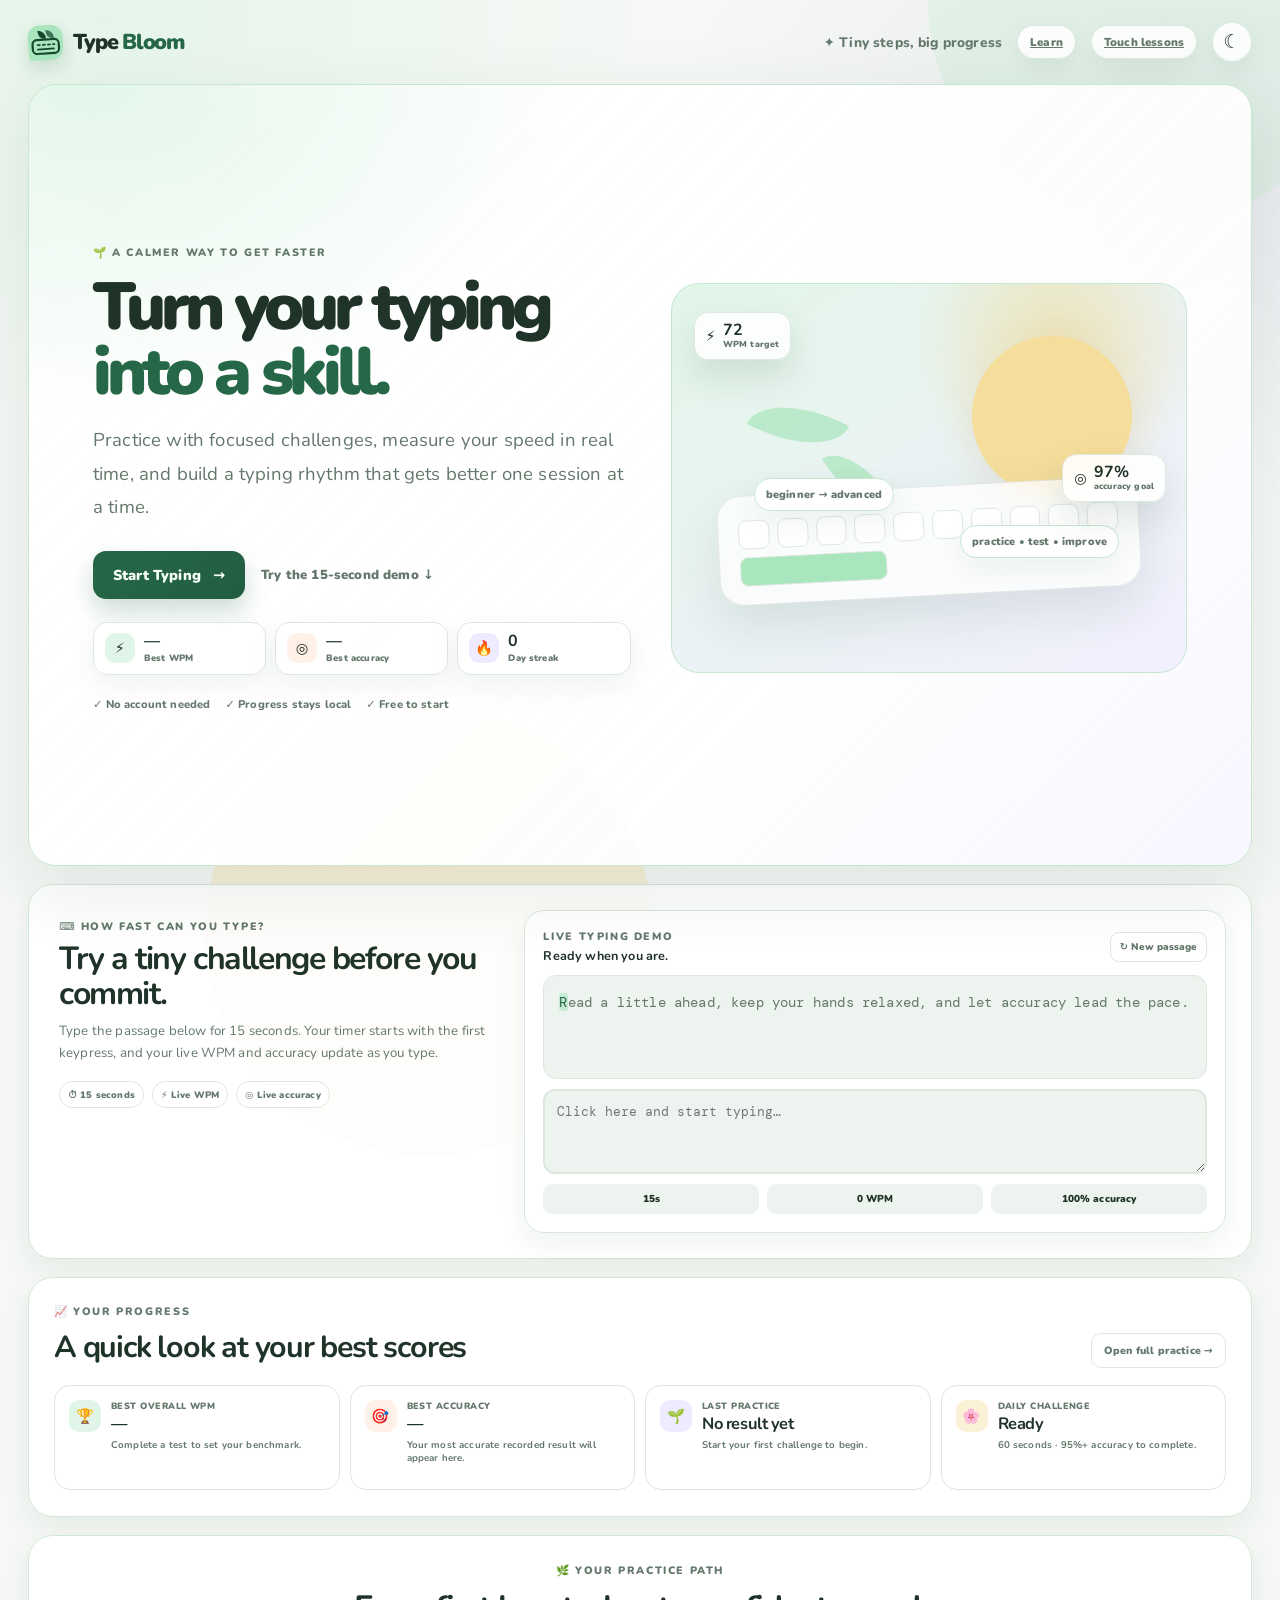
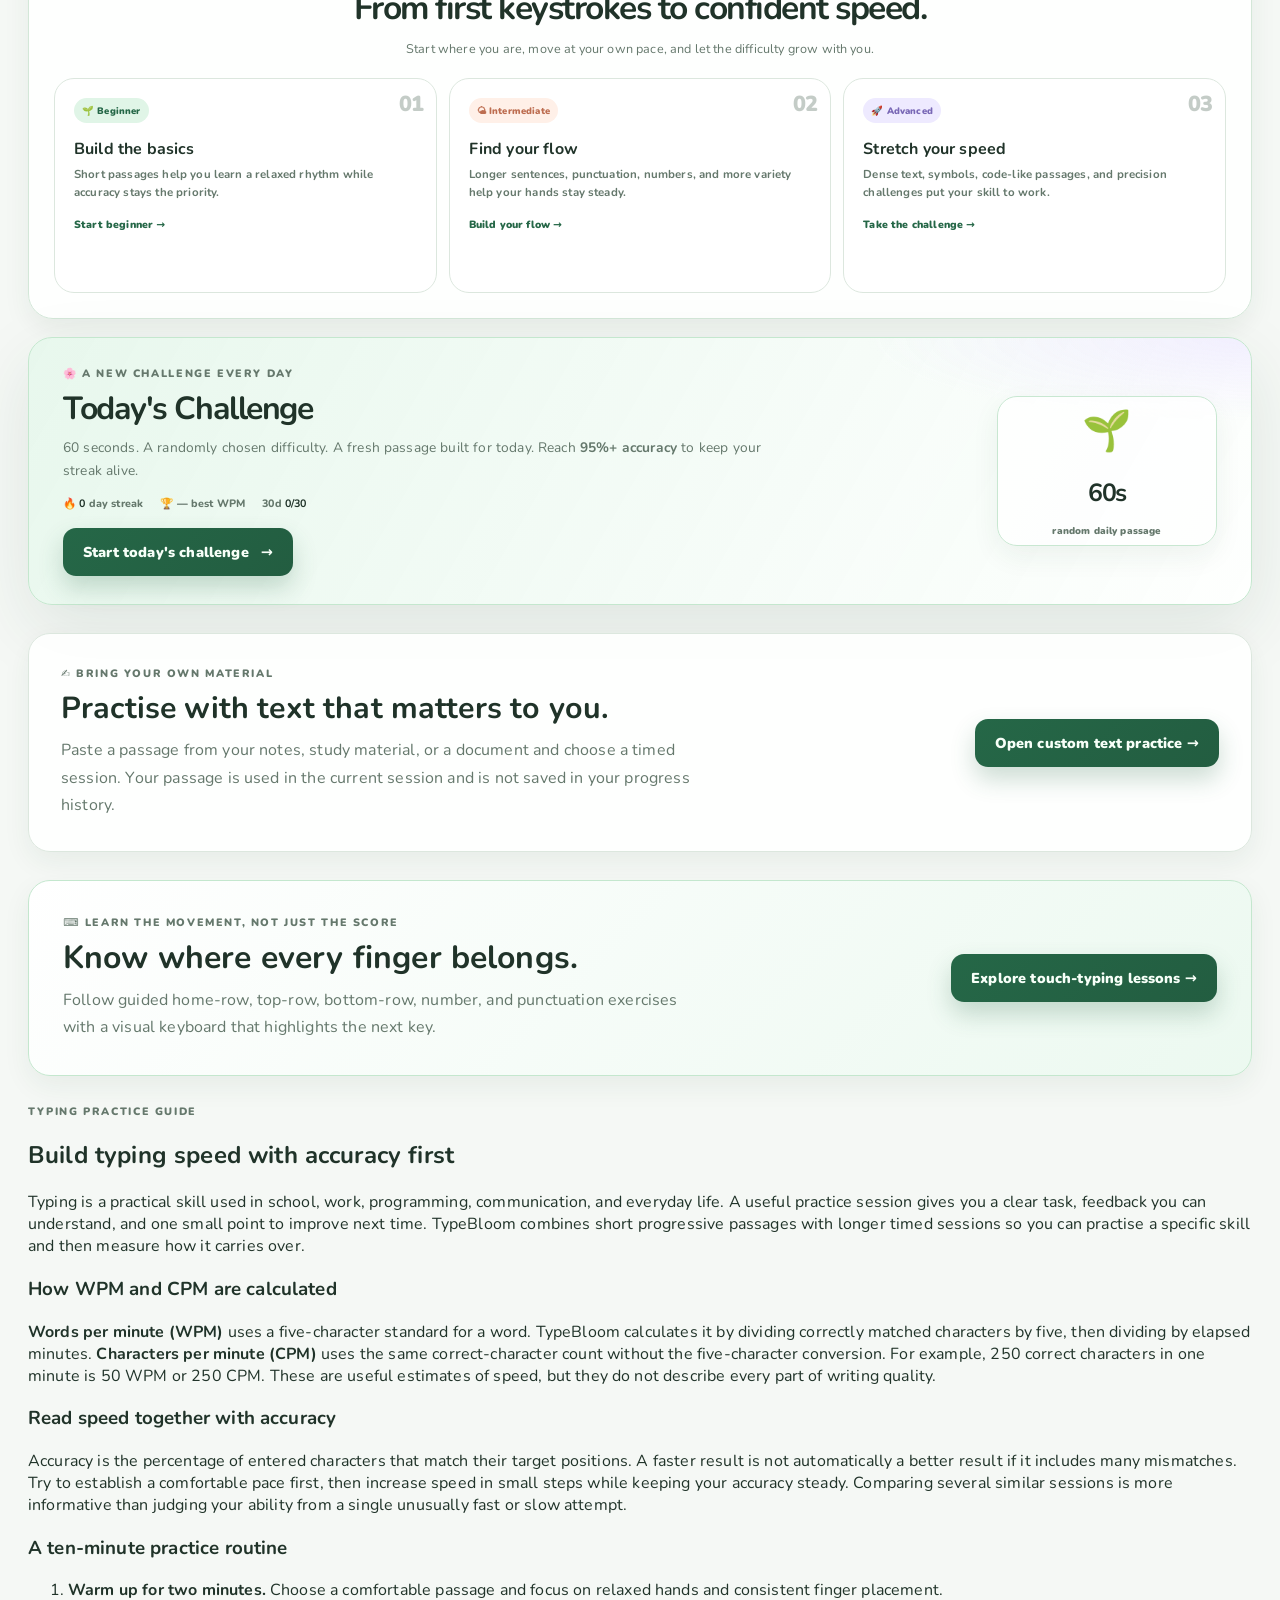
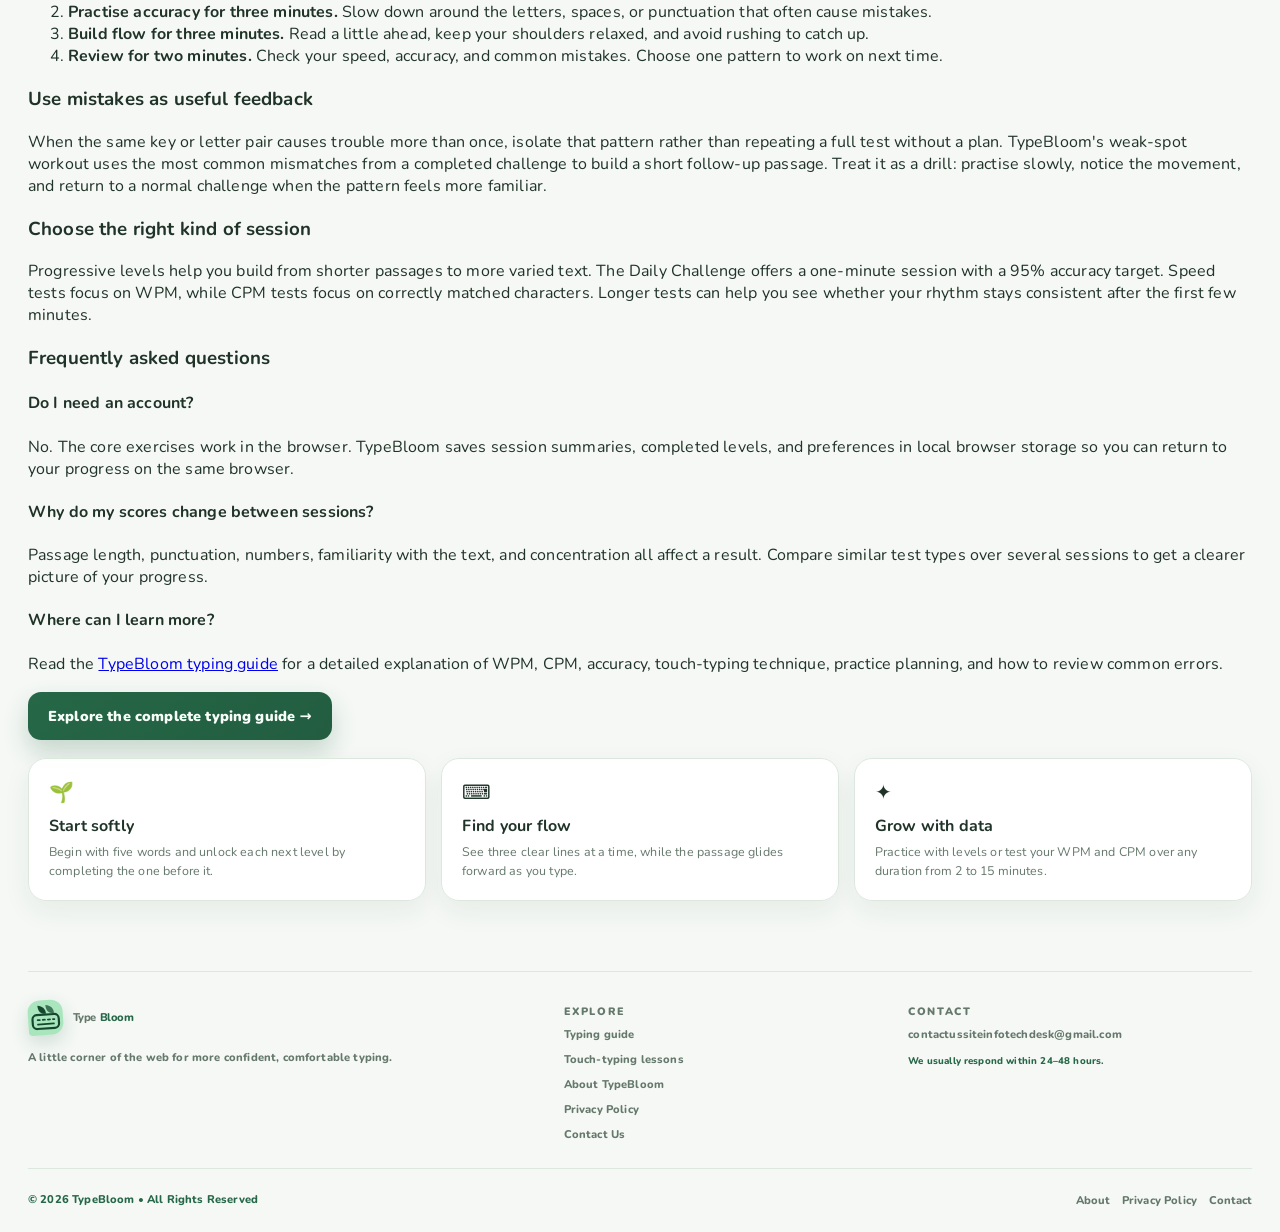
==== commit 3d055233: "Promote custom typing and update homepage asset versions" ====
--- a/index.html
+++ b/index.html
@@ -11,7 +11,7 @@
     <link href="https://fonts.googleapis.com/css2?family=DM+Mono:wght@400;500&family=Nunito:wght@500;600;700;800;900&display=swap" rel="stylesheet" />
     <link rel="icon" type="image/svg+xml" href="logo.svg" />
     <link rel="apple-touch-icon" href="logo.svg" />
-    <link rel="stylesheet" href="styles.css?v=20261106-feature-pack-1" />
+    <link rel="stylesheet" href="styles.css?v=20261106-feature-pack-2" />
     <link rel="canonical" href="https://typebloom-deg.pages.dev/" />
     <meta property="og:title" content="Free Typing Test & Practice – Improve WPM | TypeBloom" />
     <meta property="og:description" content="Practice typing for free with live WPM and accuracy, progressive levels, daily challenges, timed tests, and local progress tracking with TypeBloom." />
@@ -226,6 +226,10 @@
         <div class="daily-home-art" aria-hidden="true"><span>🌱</span><b>60s</b><small>random daily passage</small></div>
       </section>
 
+      <section class="custom-practice-promo" aria-labelledby="customPracticeTitle">
+        <div><p class="eyebrow">✍ Bring your own material</p><h2 id="customPracticeTitle">Practise with text that matters to you.</h2><p>Paste a passage from your notes, study material, or a document and choose a timed session. Your passage is used in the current session and is not saved in your progress history.</p></div>
+        <a class="begin-button" href="/typing">Open custom text practice →</a>
+      </section>
       <section class="lesson-promo-card" aria-labelledby="lessonPromoTitle">
         <div><p class="eyebrow">⌨ Learn the movement, not just the score</p><h2 id="lessonPromoTitle">Know where every finger belongs.</h2><p>Follow guided home-row, top-row, bottom-row, number, and punctuation exercises with a visual keyboard that highlights the next key.</p></div>
         <a class="begin-button" href="/lessons">Explore touch-typing lessons →</a>
@@ -380,7 +384,7 @@
     set("snapshotAccuracy",bestAccuracy?bestAccuracy+"%":"—");
     const recent=saved.recent||null;
     if(recent){
-      const recentLabel=recent.kind==="practice" ? (String(recent.mode||"").charAt(0).toUpperCase()+String(recent.mode||"").slice(1)+" · Level "+(recent.level||1)) : recent.kind==="daily" ? "Daily Challenge" : (recent.kind==="speed" ? "Speed Test · "+recent.duration+" min" : "CPM Test · "+recent.duration+" min");
+      const recentLabel=recent.kind==="practice" ? (String(recent.mode||"").charAt(0).toUpperCase()+String(recent.mode||"").slice(1)+" · Level "+(recent.level||1)) : recent.kind==="daily" ? "Daily Challenge" : recent.kind==="custom" ? "Custom text · "+(recent.duration||2)+" min" : (recent.kind==="speed" ? "Speed Test · "+recent.duration+" min" : "CPM Test · "+recent.duration+" min");
       set("snapshotLast",recent.value+" "+(recent.unit||"WPM"));
       set("snapshotLastMeta",recentLabel+" · "+recent.accuracy+"% accuracy.");
     } else {
@@ -389,7 +393,7 @@
     }
     set("snapshotWpmMeta",bestWpm?"Your highest saved WPM across practice and speed tests.":"Complete a test to set your benchmark.");
     set("snapshotAccuracyMeta",bestAccuracy?"Best accuracy saved on this browser.":"Your most accurate recorded result will appear here.");
-    set("snapshotLastMeta",saved.lastMode?"Your last selected practice level.":"Start your first challenge to begin.");
+    if(!recent) set("snapshotLastMeta",saved.lastMode?"Your last selected practice level.":"Start your first challenge to begin.");
     set("snapshotDaily",todayDone?"Completed ✓":"Ready");
     set("snapshotDailyMeta",todayDone?"Nice work — your streak is alive.":"60 seconds · 95%+ accuracy to complete.");
     set("homeDailyStreak",streak);
--- a/styles.css
+++ b/styles.css
@@ -633,3 +633,9 @@
 @media(max-width:720px){.lesson-promo-card{align-items:stretch;flex-direction:column}.lesson-promo-card .begin-button{width:100%;justify-content:center}}
 @media(max-width:520px){.lesson-list{grid-template-columns:1fr}.goal-progress-grid{grid-template-columns:1fr 1fr}.progress-feature-card{padding:15px}.backup-actions>*{flex:1 1 100%}.heatmap-row{gap:3px}.heat-key{height:34px;border-radius:6px}}
 @media(prefers-reduced-motion:reduce){.custom-start-button,.goal-meter span,.heat-key,.lesson-progress-track span{transition:none!important}.lesson-key.target{outline-offset:0}}
+
+.lesson-space-key{width:40%;max-width:280px;height:30px;margin:0 auto;text-align:center;font-family:Nunito,system-ui,sans-serif;font-size:.62rem;letter-spacing:.08em;text-transform:uppercase}
+.custom-text-studio textarea:focus-visible,.goals-form input:focus-visible,.custom-text-controls select:focus-visible,.lesson-input:focus-visible{outline:3px solid color-mix(in srgb,var(--mint-deep) 65%,transparent);outline-offset:2px}
+.custom-practice-promo{display:flex;align-items:center;justify-content:space-between;gap:22px;margin:28px auto;padding:clamp(20px,3vw,32px);border:1px solid var(--line);border-radius:22px;background:var(--surface);box-shadow:var(--soft-shadow)}
+.custom-practice-promo h2{margin:6px 0;color:var(--ink);font-size:clamp(1.3rem,2.4vw,1.9rem)}.custom-practice-promo p:not(.eyebrow){max-width:660px;margin:8px 0 0;color:var(--muted);line-height:1.7}.custom-practice-promo .begin-button{flex:0 0 auto;text-decoration:none}
+@media(max-width:720px){.custom-practice-promo{align-items:stretch;flex-direction:column}.custom-practice-promo .begin-button{width:100%;justify-content:center}}
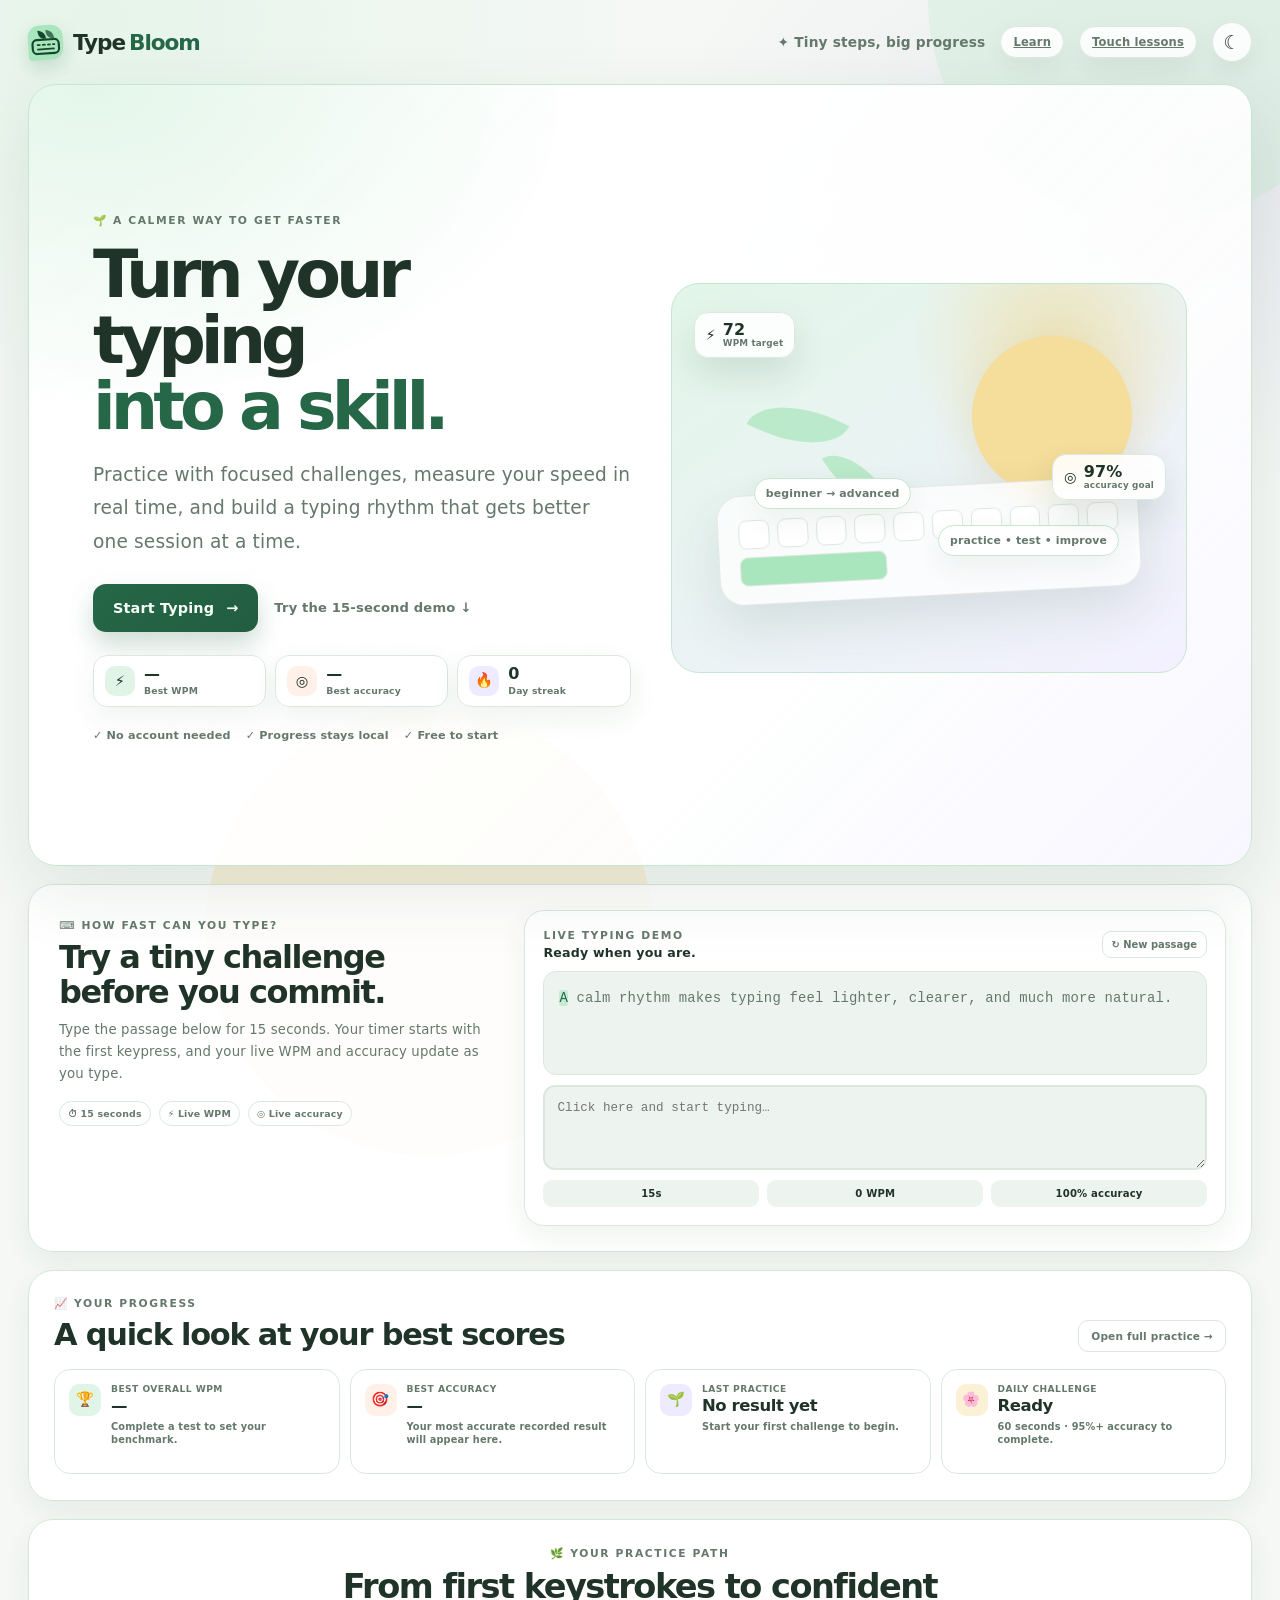
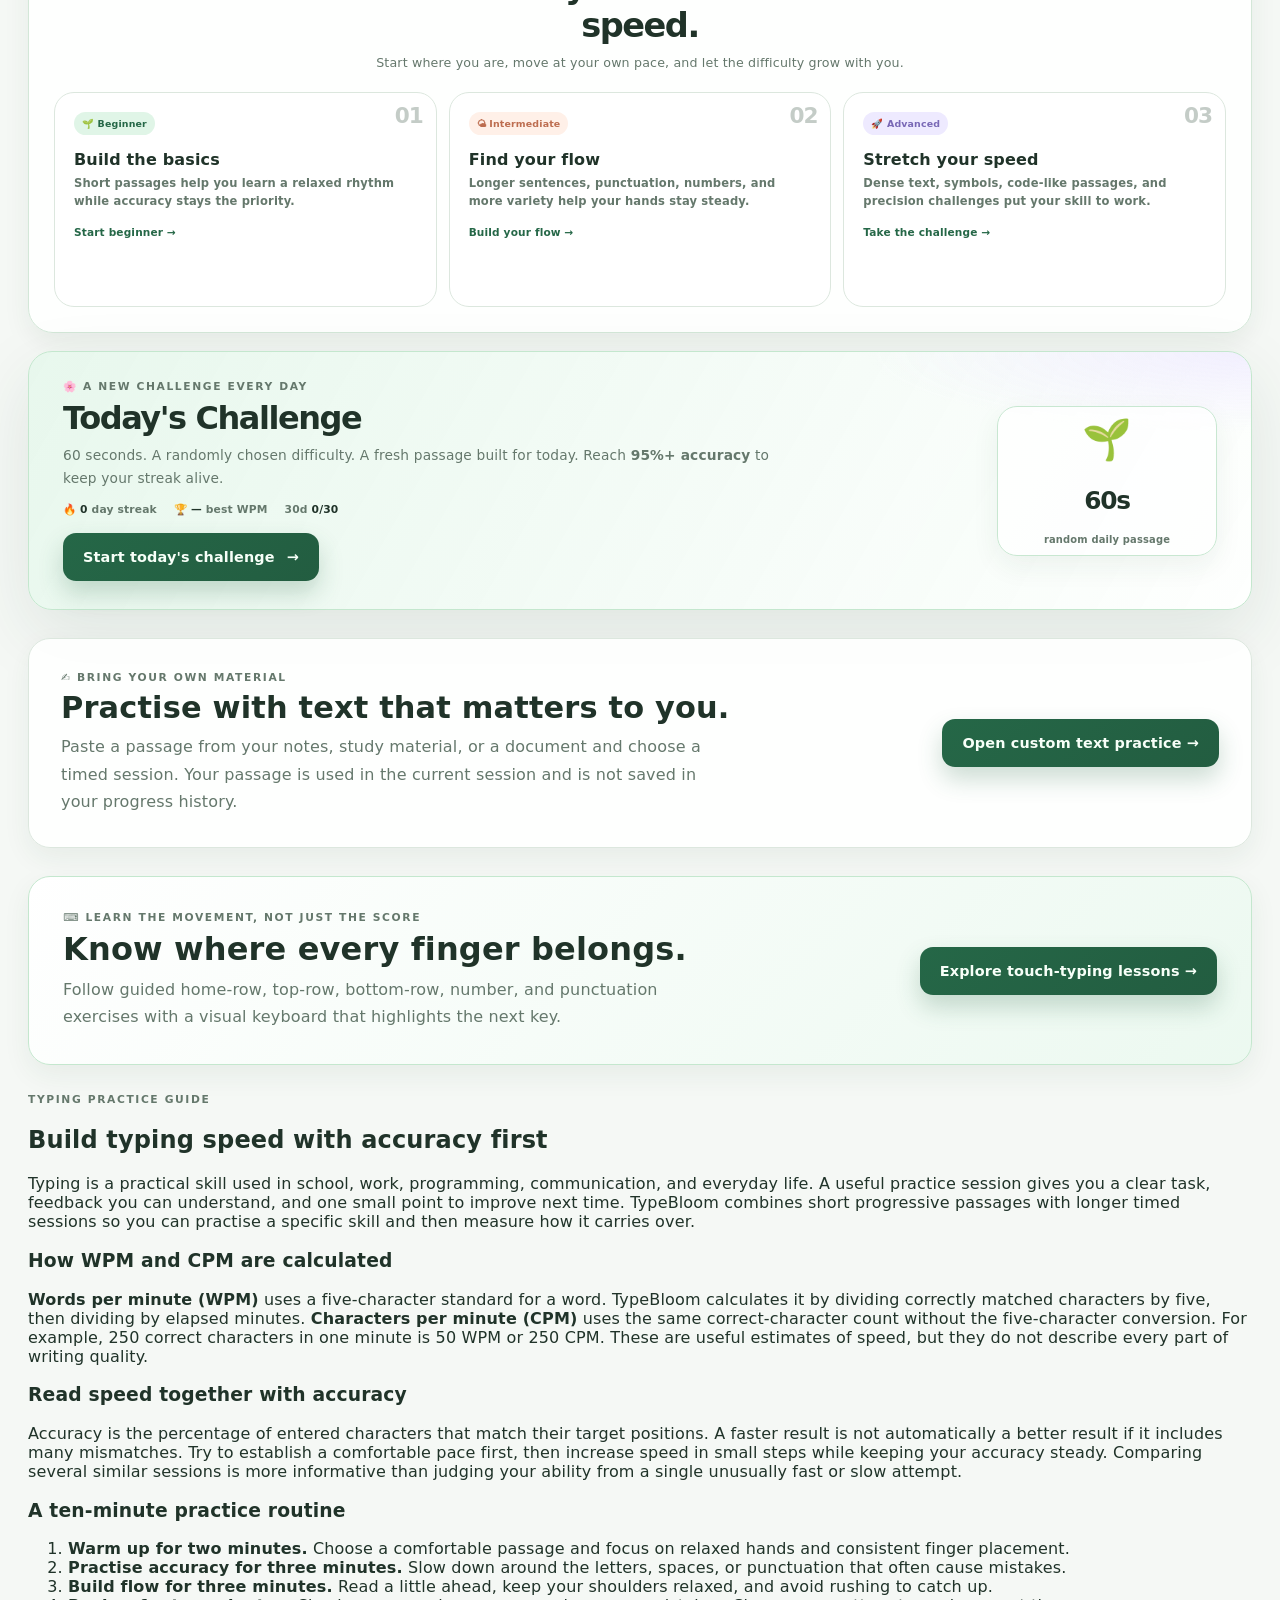
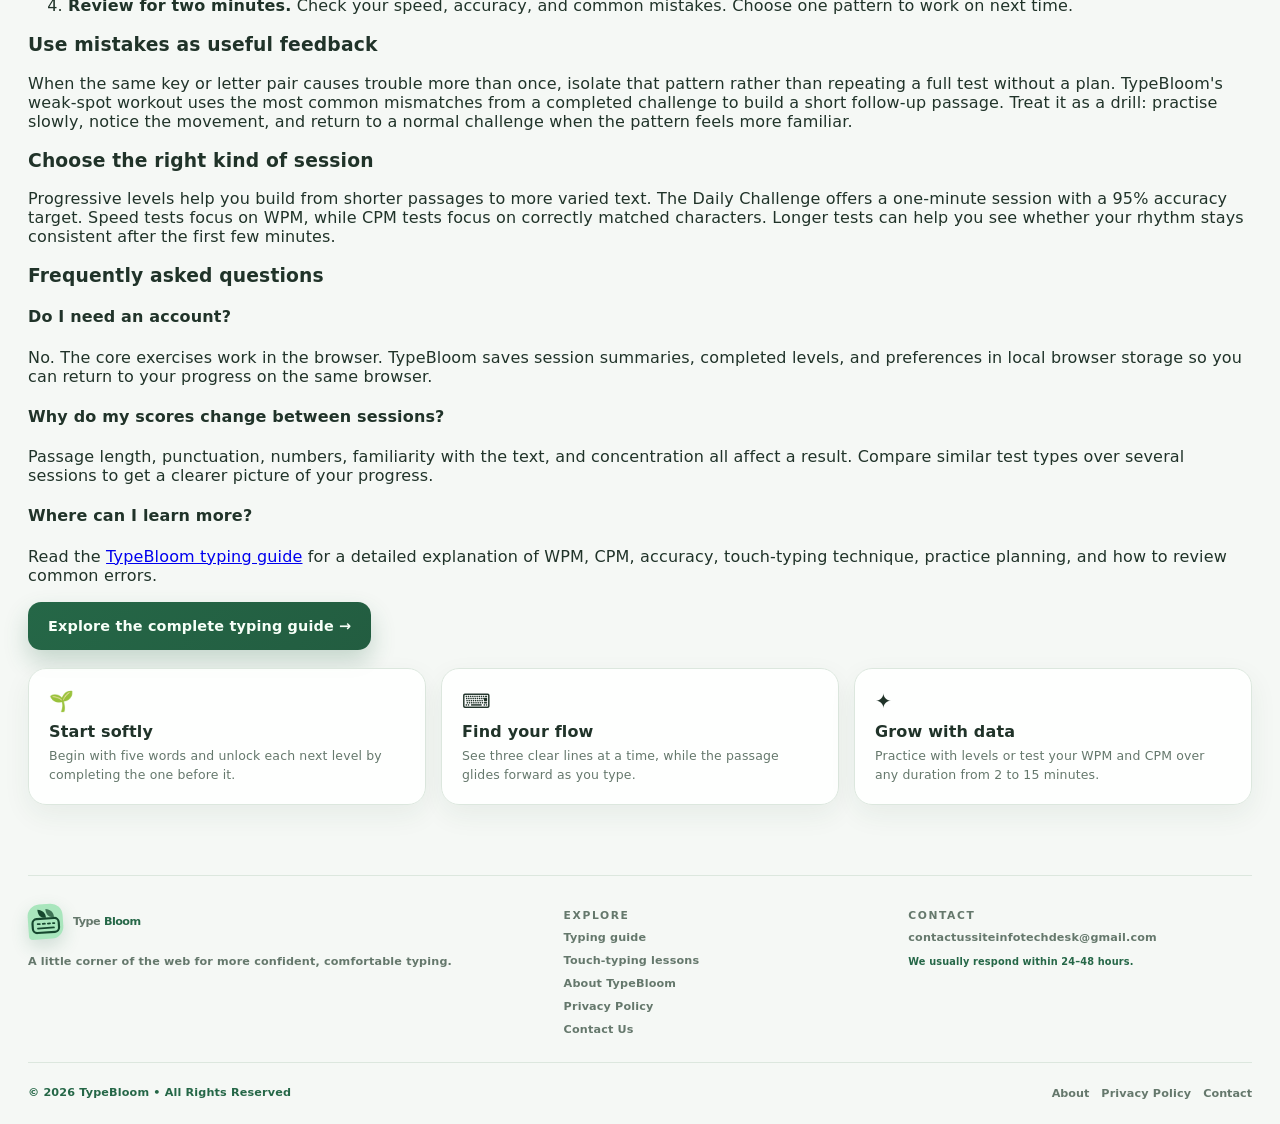
==== commit c0f17fe2: "Remove external font render blockers and prioritise shared CSS" ====
--- a/index.html
+++ b/index.html
@@ -6,12 +6,13 @@
     <meta name="description" content="Practice typing for free with live WPM and accuracy, progressive levels, daily challenges, timed tests, and local progress tracking with TypeBloom." />
     <meta name="google-adsense-account" content="ca-pub-3756147512527882" />
     <title>Free Typing Test & Practice – Improve WPM | TypeBloom</title>
-    <link rel="preconnect" href="https://fonts.googleapis.com" />
-    <link rel="preconnect" href="https://fonts.gstatic.com" crossorigin />
-    <link href="https://fonts.googleapis.com/css2?family=DM+Mono:wght@400;500&family=Nunito:wght@500;600;700;800;900&display=swap" rel="stylesheet" />
+    
+    
+    
     <link rel="icon" type="image/svg+xml" href="logo.svg" />
     <link rel="apple-touch-icon" href="logo.svg" />
-    <link rel="stylesheet" href="styles.css?v=20261106-feature-pack-2" />
+    <link rel="preload" href="styles.css?v=20261106-feature-pack-3" as="style" fetchpriority="high">
+    <link rel="stylesheet" href="styles.css?v=20261106-feature-pack-3" fetchpriority="high">
     <link rel="canonical" href="https://typebloom-deg.pages.dev/" />
     <meta property="og:title" content="Free Typing Test & Practice – Improve WPM | TypeBloom" />
     <meta property="og:description" content="Practice typing for free with live WPM and accuracy, progressive levels, daily challenges, timed tests, and local progress tracking with TypeBloom." />
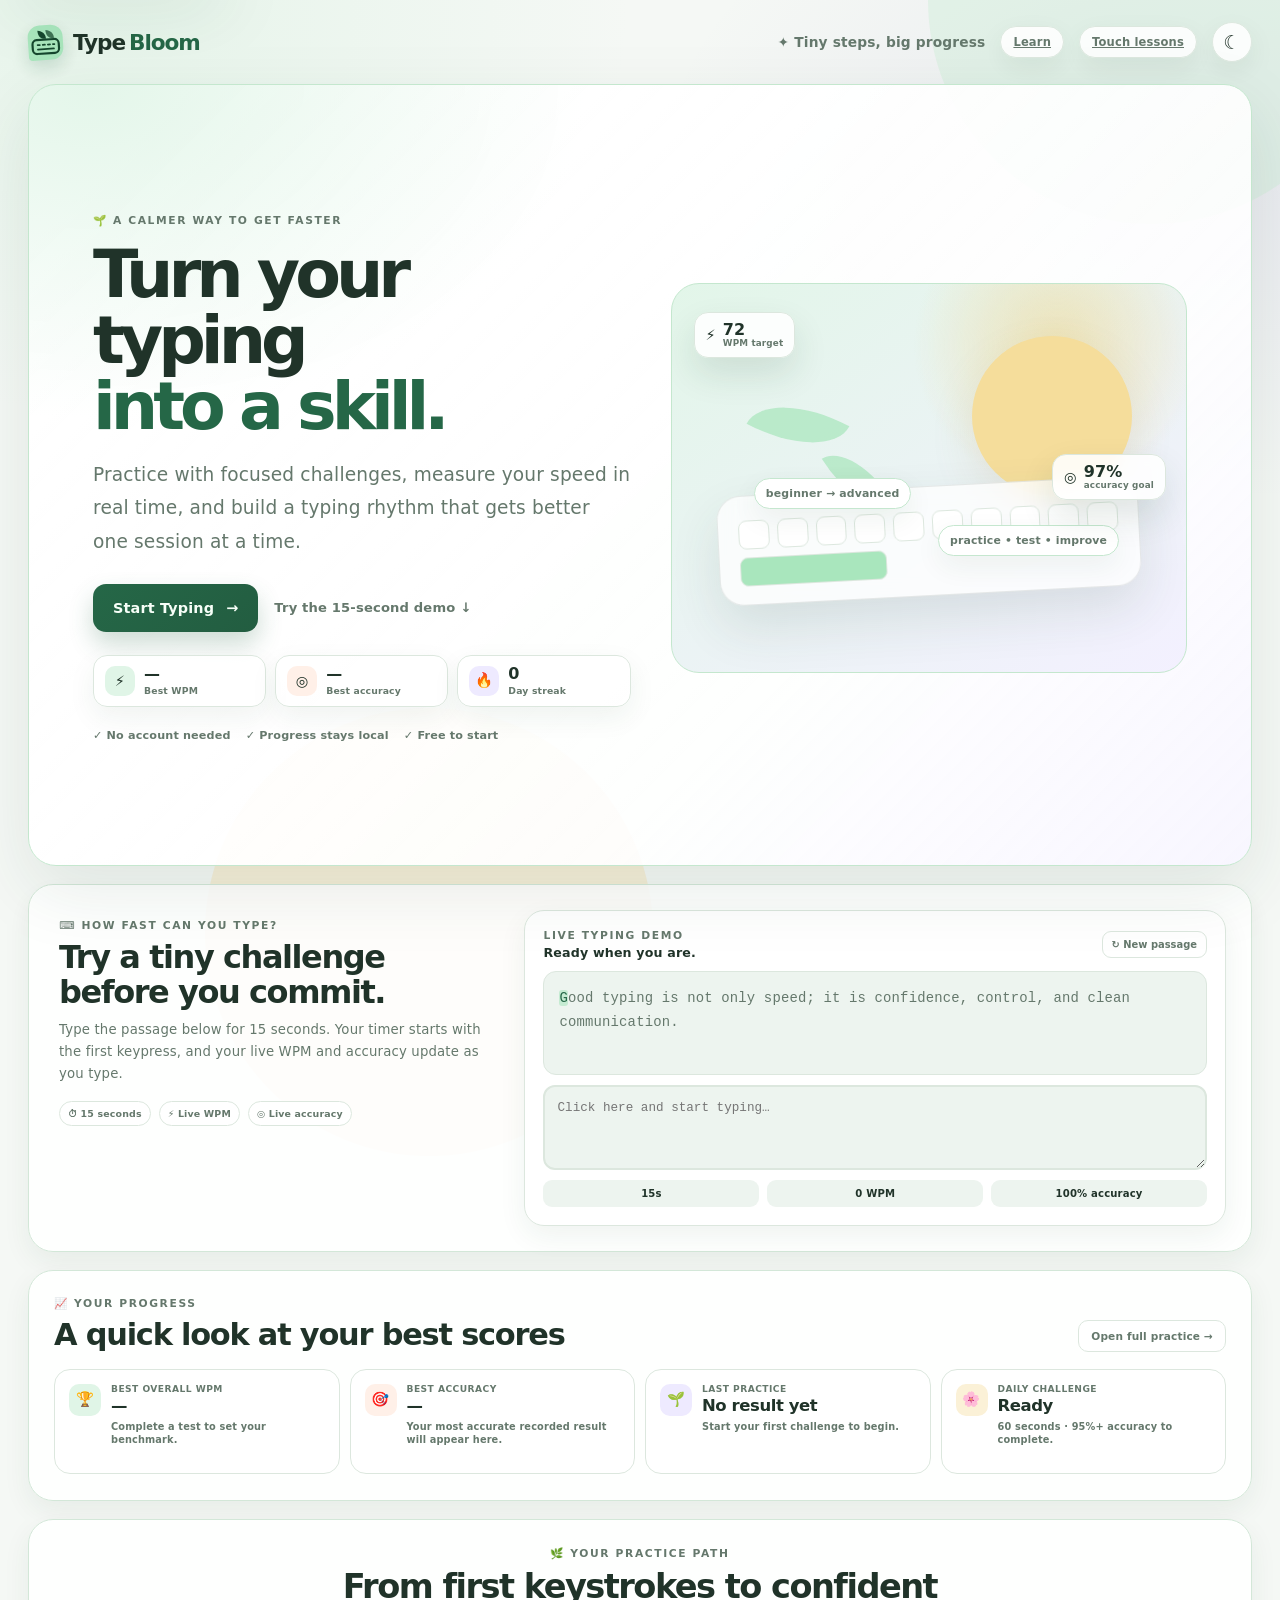
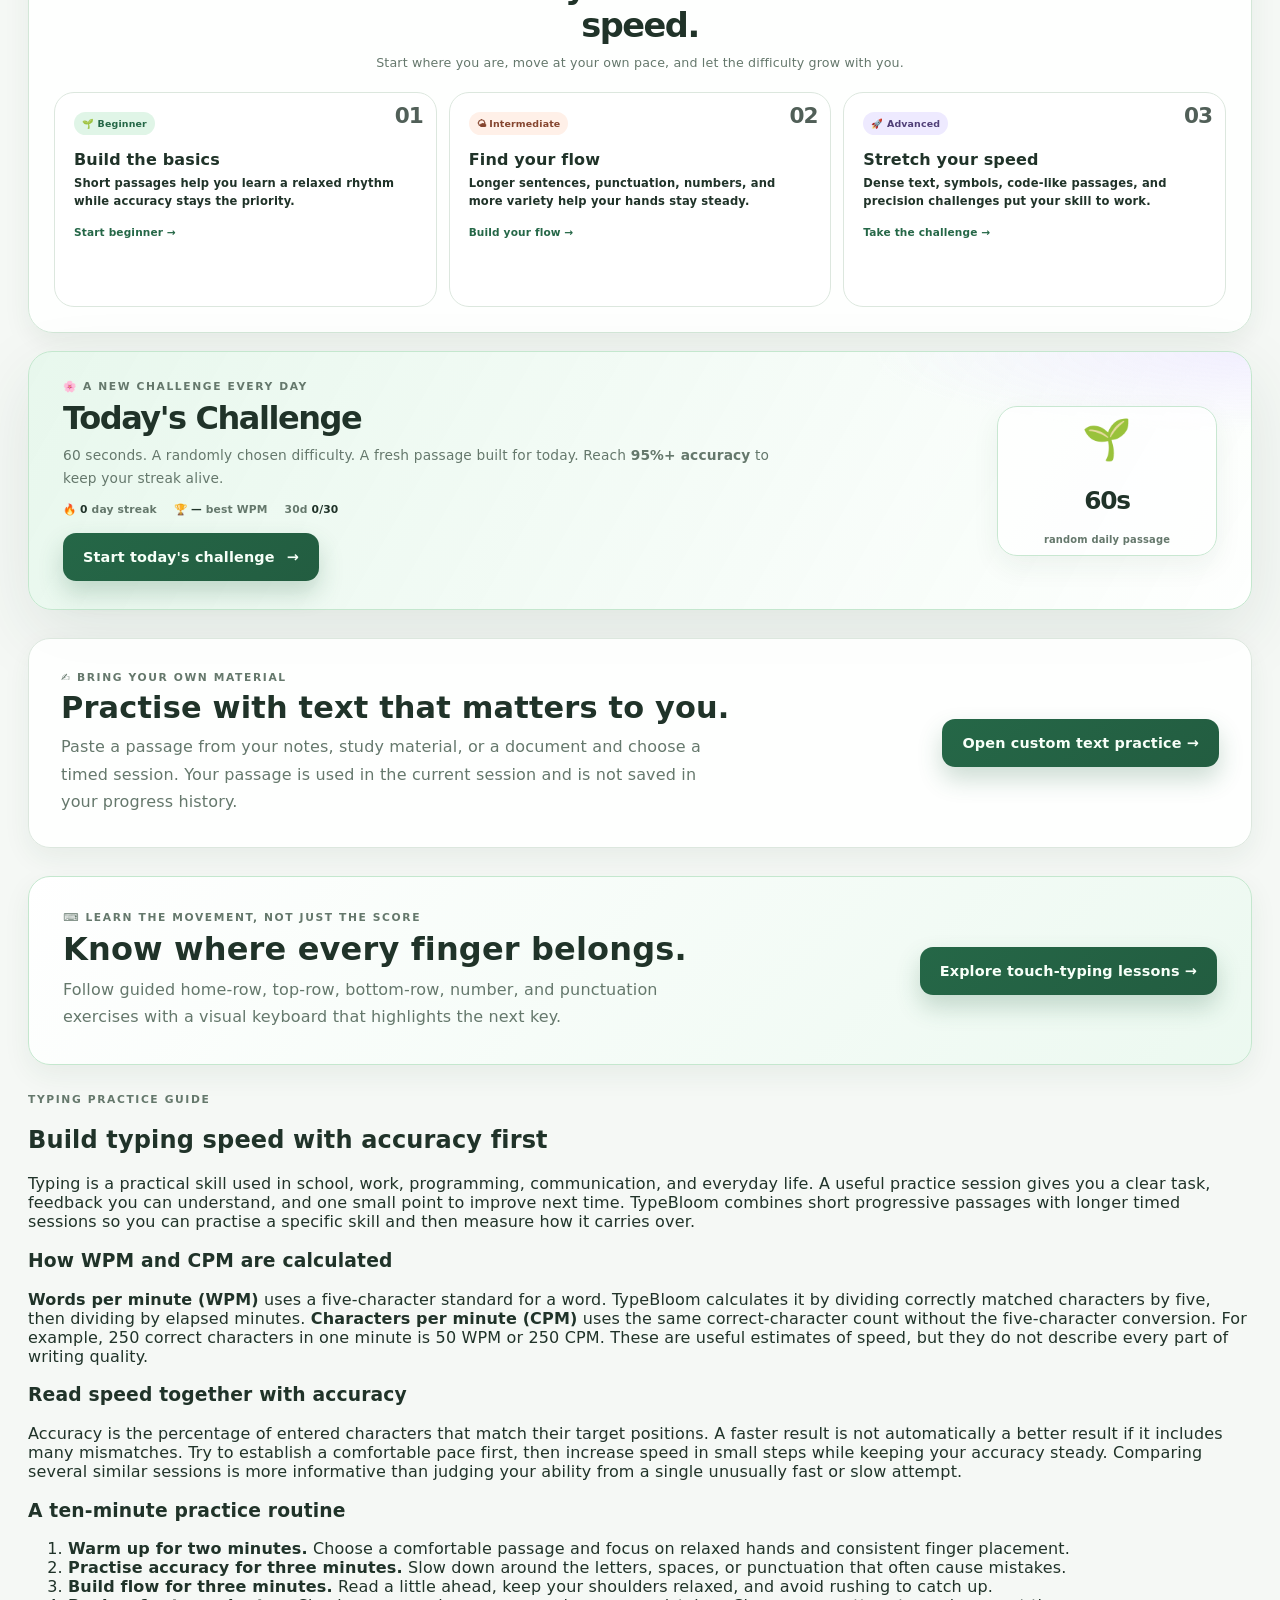
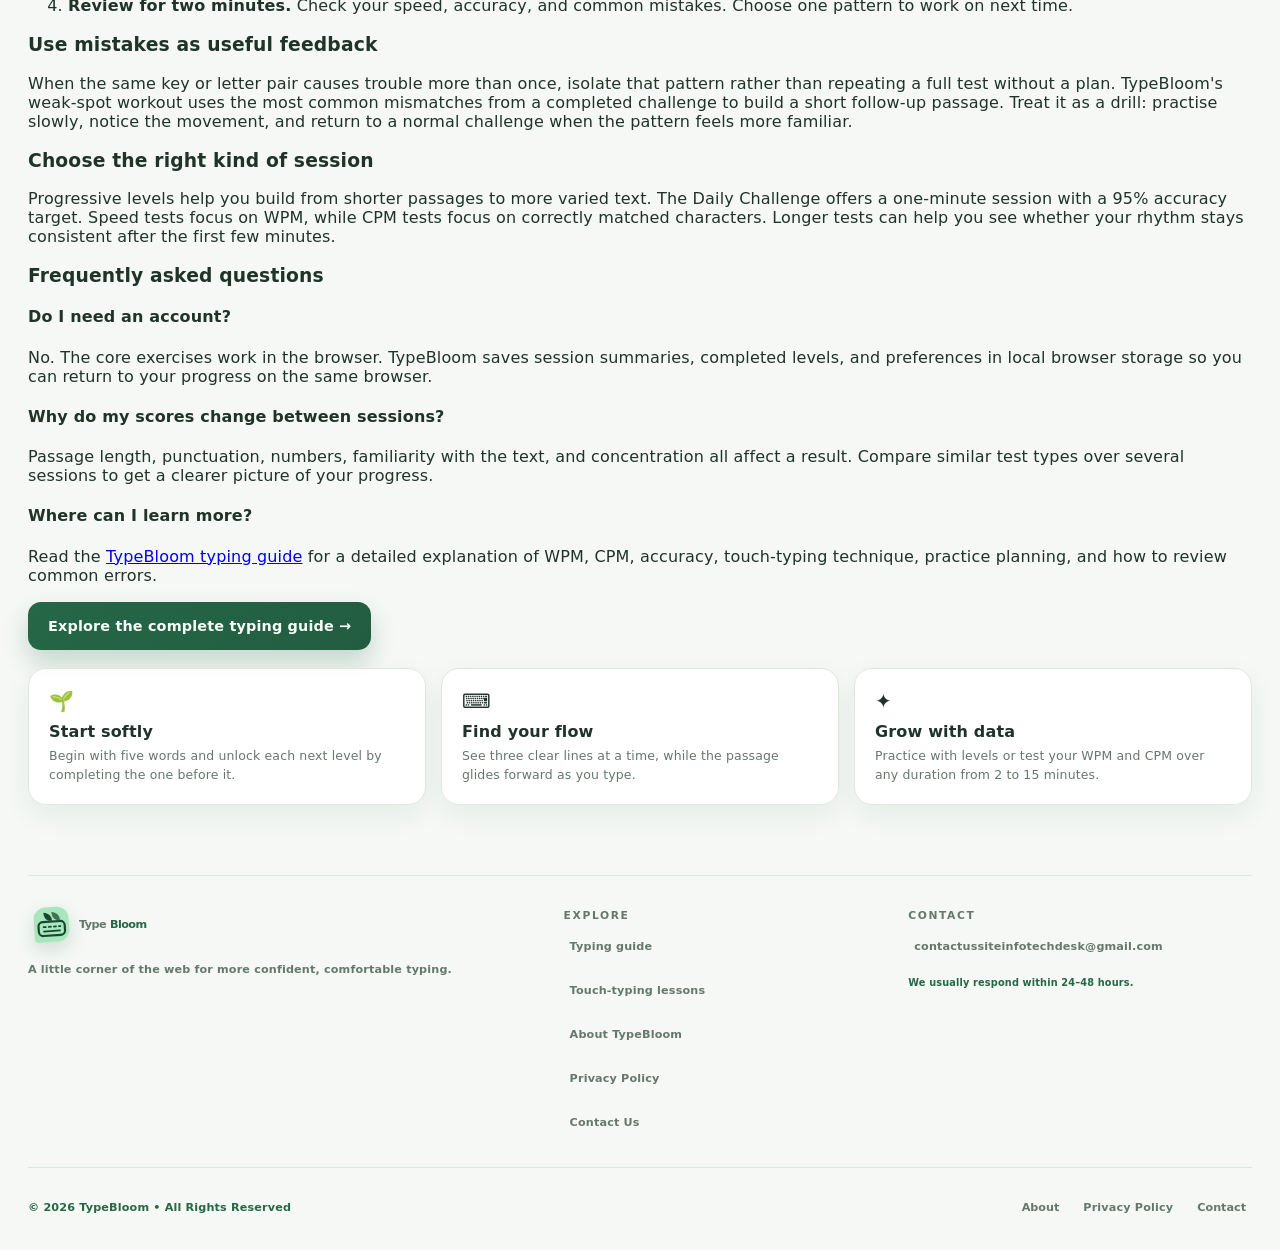
==== commit d836f888: "Add homepage main landmark and skip navigation" ====
--- a/index.html
+++ b/index.html
@@ -11,8 +11,8 @@
     
     <link rel="icon" type="image/svg+xml" href="logo.svg" />
     <link rel="apple-touch-icon" href="logo.svg" />
-    <link rel="preload" href="styles.css?v=20261106-feature-pack-3" as="style" fetchpriority="high">
-    <link rel="stylesheet" href="styles.css?v=20261106-feature-pack-3" fetchpriority="high">
+    <link rel="preload" href="styles.css?v=20261106-feature-pack-4" as="style" fetchpriority="high">
+    <link rel="stylesheet" href="styles.css?v=20261106-feature-pack-4" fetchpriority="high">
     <link rel="canonical" href="https://typebloom-deg.pages.dev/" />
     <meta property="og:title" content="Free Typing Test & Practice – Improve WPM | TypeBloom" />
     <meta property="og:description" content="Practice typing for free with live WPM and accuracy, progressive levels, daily challenges, timed tests, and local progress tracking with TypeBloom." />
@@ -80,6 +80,7 @@
   
   </head>
   <body id="top" class="landing-only">
+    <a class="skip-link" href="#landingPage">Skip to main content</a>
     <div class="glow glow-a"></div>
     <div class="glow glow-b"></div>
     <header class="topbar">
@@ -94,7 +95,7 @@
         <button id="themeToggle" class="theme-toggle" type="button" aria-label="Switch to dark theme"><span id="themeIcon">☾</span></button>
       </div>
     </header>
-    <section id="landingPage" class="landing-page" aria-labelledby="landingTitle">
+    <main id="landingPage" class="landing-page" aria-labelledby="landingTitle">
 
       <div class="landing-hero">
         <div class="landing-copy">
@@ -271,7 +272,7 @@
         <article><i>⌨</i><h2>Find your flow</h2><p>See three clear lines at a time, while the passage glides forward as you type.</p></article>
         <article><i>✦</i><h2>Grow with data</h2><p>Practice with levels or test your WPM and CPM over any duration from 2 to 15 minutes.</p></article>
       </section>
-    </section>
+    </main>
     <footer class="site-footer">
       <div class="footer-grid">
         <div>
--- a/styles.css
+++ b/styles.css
@@ -49,7 +49,7 @@
 body {
   min-height: 100vh; margin: 0; overflow-x: hidden; color: var(--ink);
   background: radial-gradient(circle at 1px 1px,rgba(95,131,106,.12) 1px,transparent 1.2px) 0 0/22px 22px,var(--bg);
-  font-family: Nunito,system-ui,sans-serif; letter-spacing: .01em;
+  font-family: system-ui,-apple-system,BlinkMacSystemFont,"Segoe UI",sans-serif; letter-spacing: .01em;
 }
 button,textarea { font: inherit; } button { cursor:pointer; }
 .glow { position:fixed; z-index:-1; width:28rem; height:28rem; border-radius:50%; opacity:.39; pointer-events:none; }
@@ -639,3 +639,15 @@
 .custom-practice-promo{display:flex;align-items:center;justify-content:space-between;gap:22px;margin:28px auto;padding:clamp(20px,3vw,32px);border:1px solid var(--line);border-radius:22px;background:var(--surface);box-shadow:var(--soft-shadow)}
 .custom-practice-promo h2{margin:6px 0;color:var(--ink);font-size:clamp(1.3rem,2.4vw,1.9rem)}.custom-practice-promo p:not(.eyebrow){max-width:660px;margin:8px 0 0;color:var(--muted);line-height:1.7}.custom-practice-promo .begin-button{flex:0 0 auto;text-decoration:none}
 @media(max-width:720px){.custom-practice-promo{align-items:stretch;flex-direction:column}.custom-practice-promo .begin-button{width:100%;justify-content:center}}
+
+
+/* Accessibility refinements from the mobile Lighthouse audit */
+.progression-number{color:var(--ink);opacity:.78}
+.progression-card p{color:var(--ink)}
+.intermediate-card>span{background:var(--peach-pale);color:#85452f}
+.advanced-card>span{background:var(--lavender-pale);color:#514078}
+.site-footer .footer-grid a,.site-footer .footer-bottom a,.site-footer .footer-bottom button{
+  display:inline-flex;align-items:center;min-height:44px;padding:9px 6px;margin-top:0;line-height:1.35
+}
+.skip-link{position:absolute;top:8px;left:8px;z-index:10000;transform:translateY(-160%);padding:10px 14px;border-radius:10px;background:var(--ink);color:var(--bg);font-weight:900;text-decoration:none;box-shadow:var(--shadow)}
+.skip-link:focus{transform:translateY(0)}
--- a/styles.css
+++ b/styles.css
@@ -49,7 +49,7 @@
 body {
   min-height: 100vh; margin: 0; overflow-x: hidden; color: var(--ink);
   background: radial-gradient(circle at 1px 1px,rgba(95,131,106,.12) 1px,transparent 1.2px) 0 0/22px 22px,var(--bg);
-  font-family: Nunito,system-ui,sans-serif; letter-spacing: .01em;
+  font-family: system-ui,-apple-system,BlinkMacSystemFont,"Segoe UI",sans-serif; letter-spacing: .01em;
 }
 button,textarea { font: inherit; } button { cursor:pointer; }
 .glow { position:fixed; z-index:-1; width:28rem; height:28rem; border-radius:50%; opacity:.39; pointer-events:none; }
@@ -639,3 +639,15 @@
 .custom-practice-promo{display:flex;align-items:center;justify-content:space-between;gap:22px;margin:28px auto;padding:clamp(20px,3vw,32px);border:1px solid var(--line);border-radius:22px;background:var(--surface);box-shadow:var(--soft-shadow)}
 .custom-practice-promo h2{margin:6px 0;color:var(--ink);font-size:clamp(1.3rem,2.4vw,1.9rem)}.custom-practice-promo p:not(.eyebrow){max-width:660px;margin:8px 0 0;color:var(--muted);line-height:1.7}.custom-practice-promo .begin-button{flex:0 0 auto;text-decoration:none}
 @media(max-width:720px){.custom-practice-promo{align-items:stretch;flex-direction:column}.custom-practice-promo .begin-button{width:100%;justify-content:center}}
+
+
+/* Accessibility refinements from the mobile Lighthouse audit */
+.progression-number{color:var(--ink);opacity:.78}
+.progression-card p{color:var(--ink)}
+.intermediate-card>span{background:var(--peach-pale);color:#85452f}
+.advanced-card>span{background:var(--lavender-pale);color:#514078}
+.site-footer .footer-grid a,.site-footer .footer-bottom a,.site-footer .footer-bottom button{
+  display:inline-flex;align-items:center;min-height:44px;padding:9px 6px;margin-top:0;line-height:1.35
+}
+.skip-link{position:absolute;top:8px;left:8px;z-index:10000;transform:translateY(-160%);padding:10px 14px;border-radius:10px;background:var(--ink);color:var(--bg);font-weight:900;text-decoration:none;box-shadow:var(--shadow)}
+.skip-link:focus{transform:translateY(0)}
